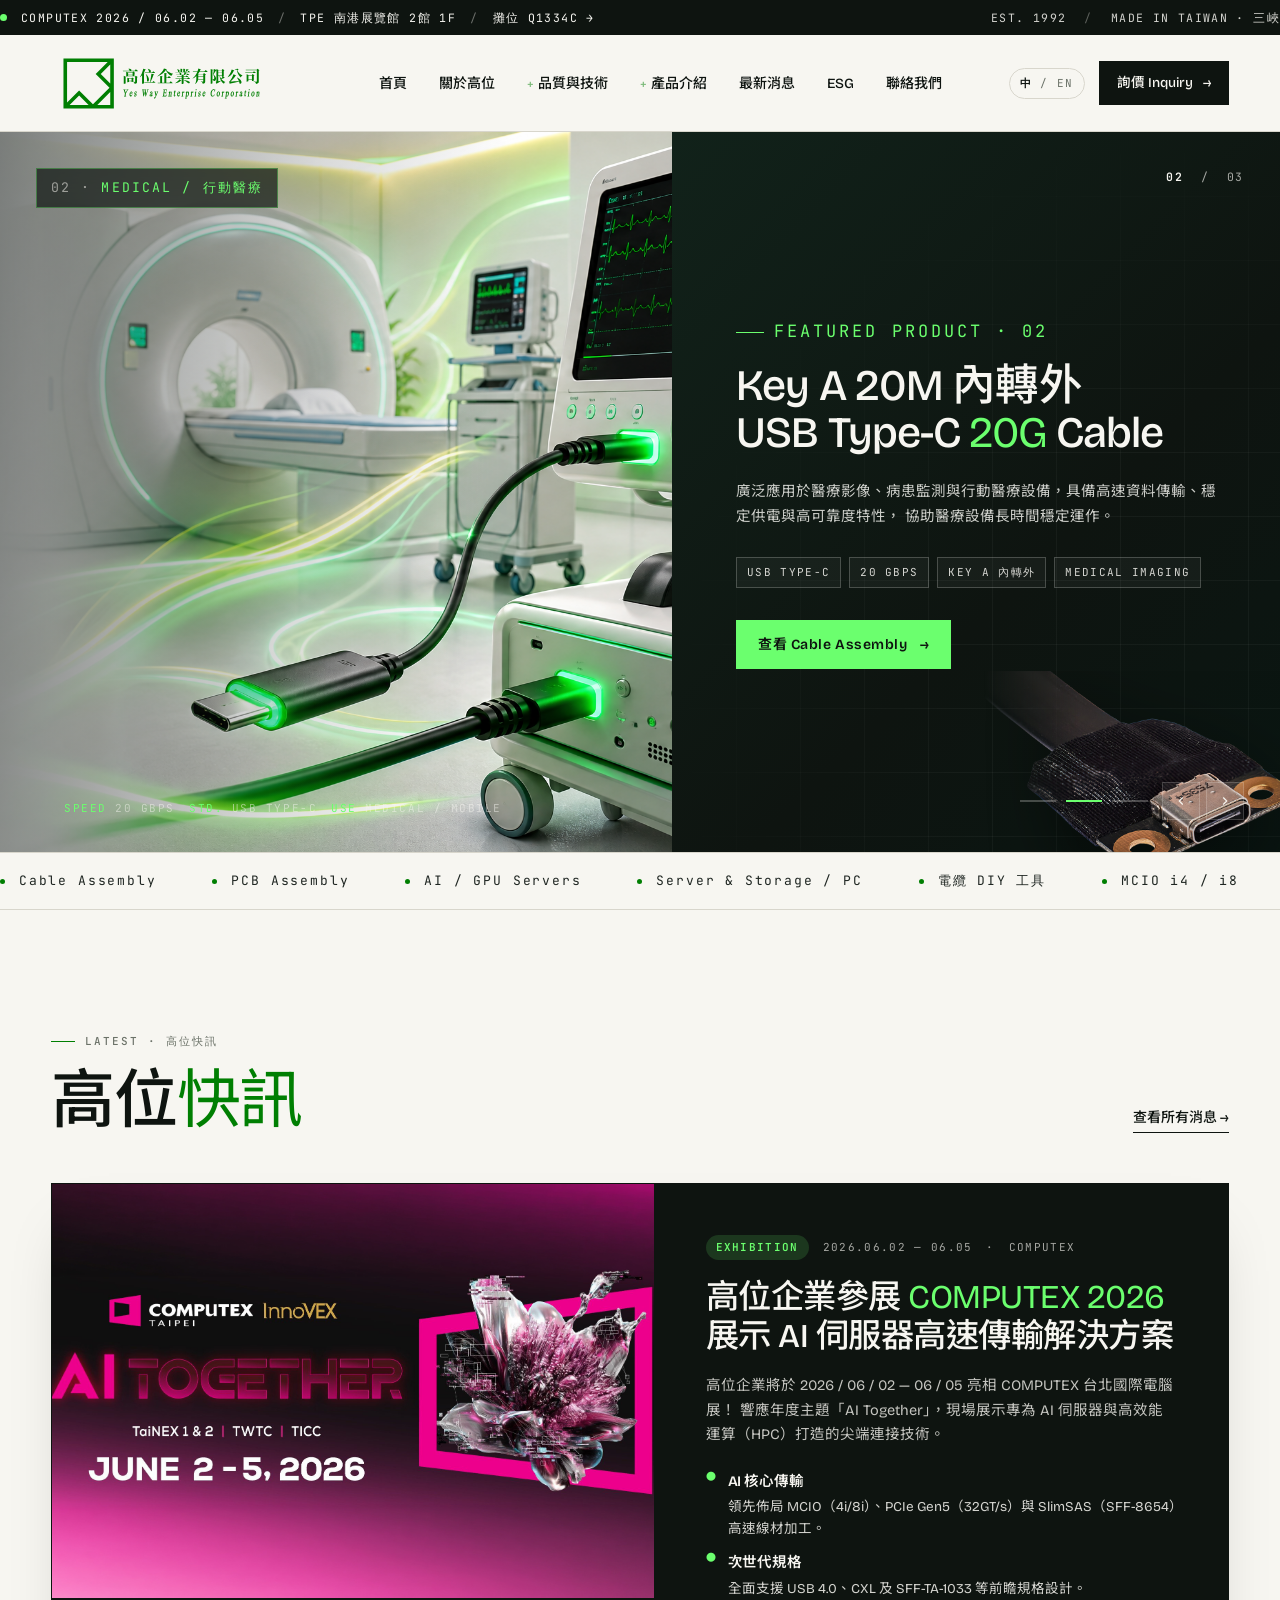
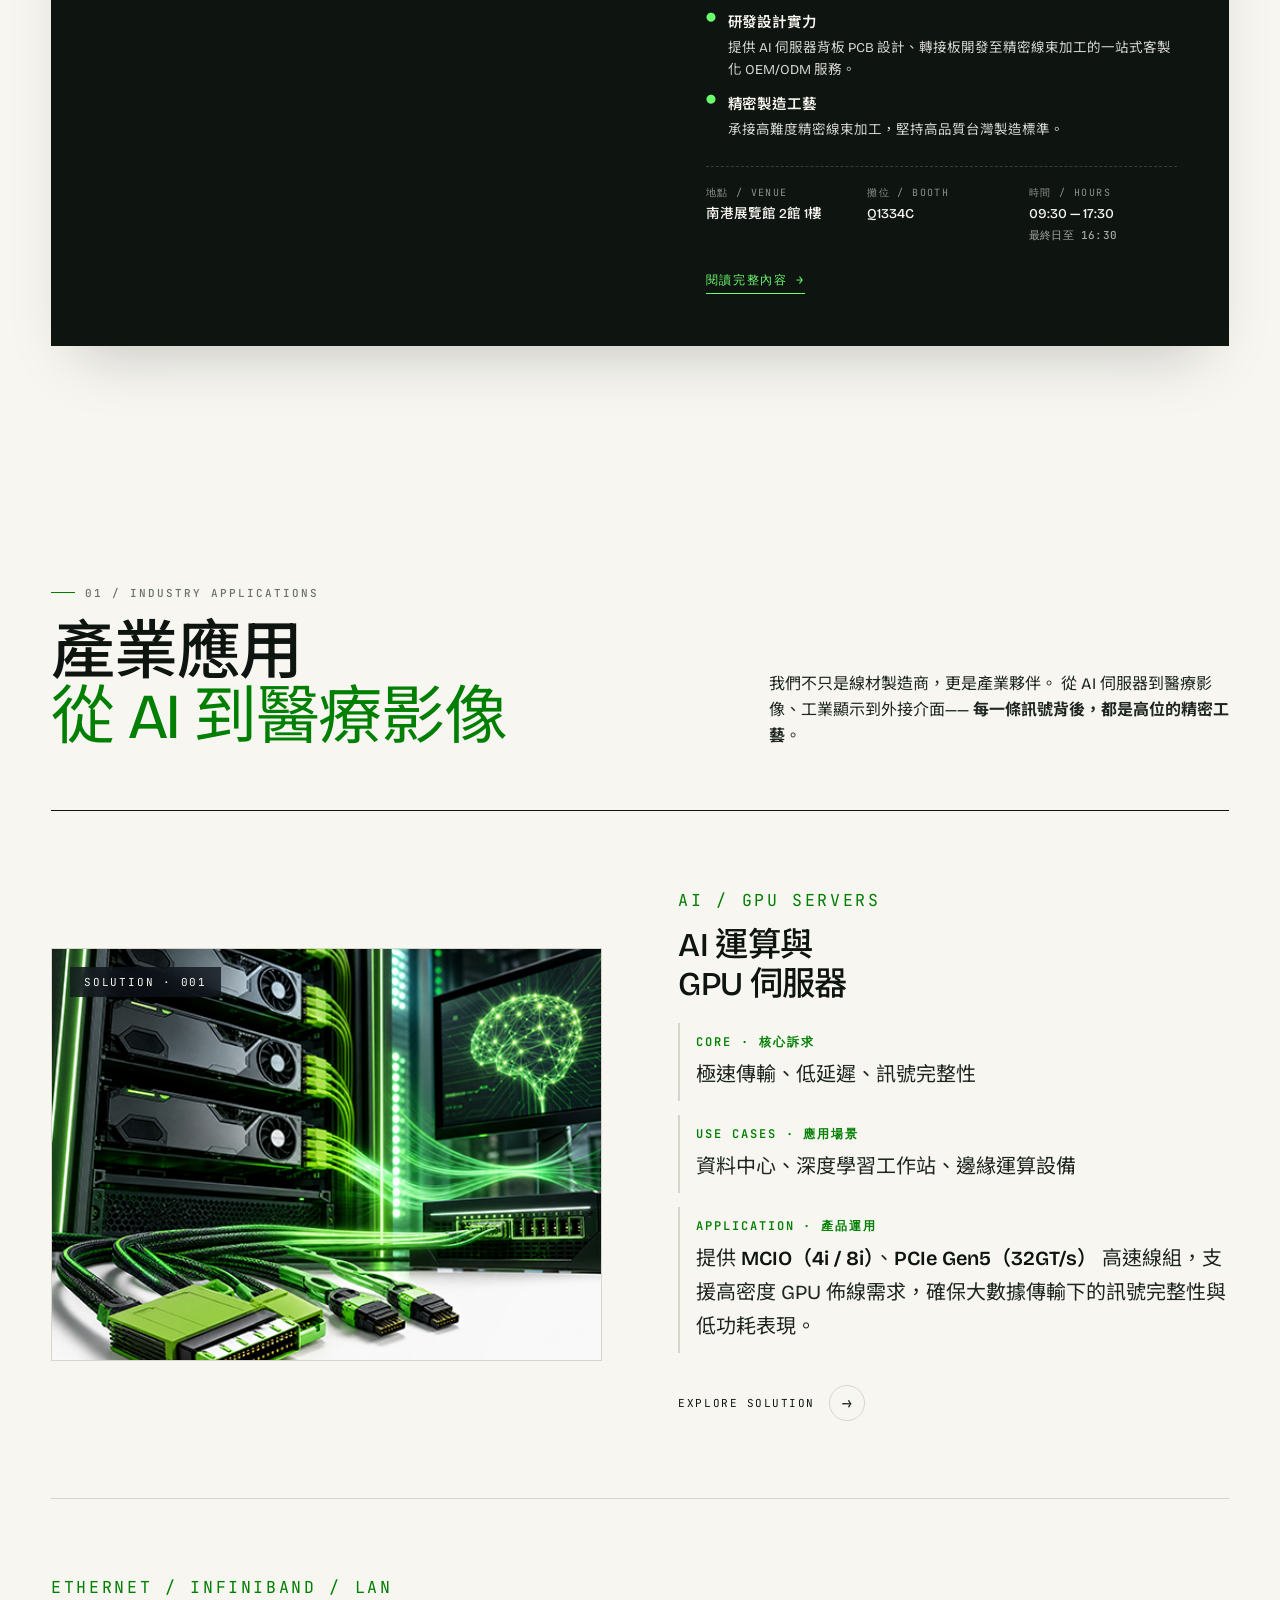
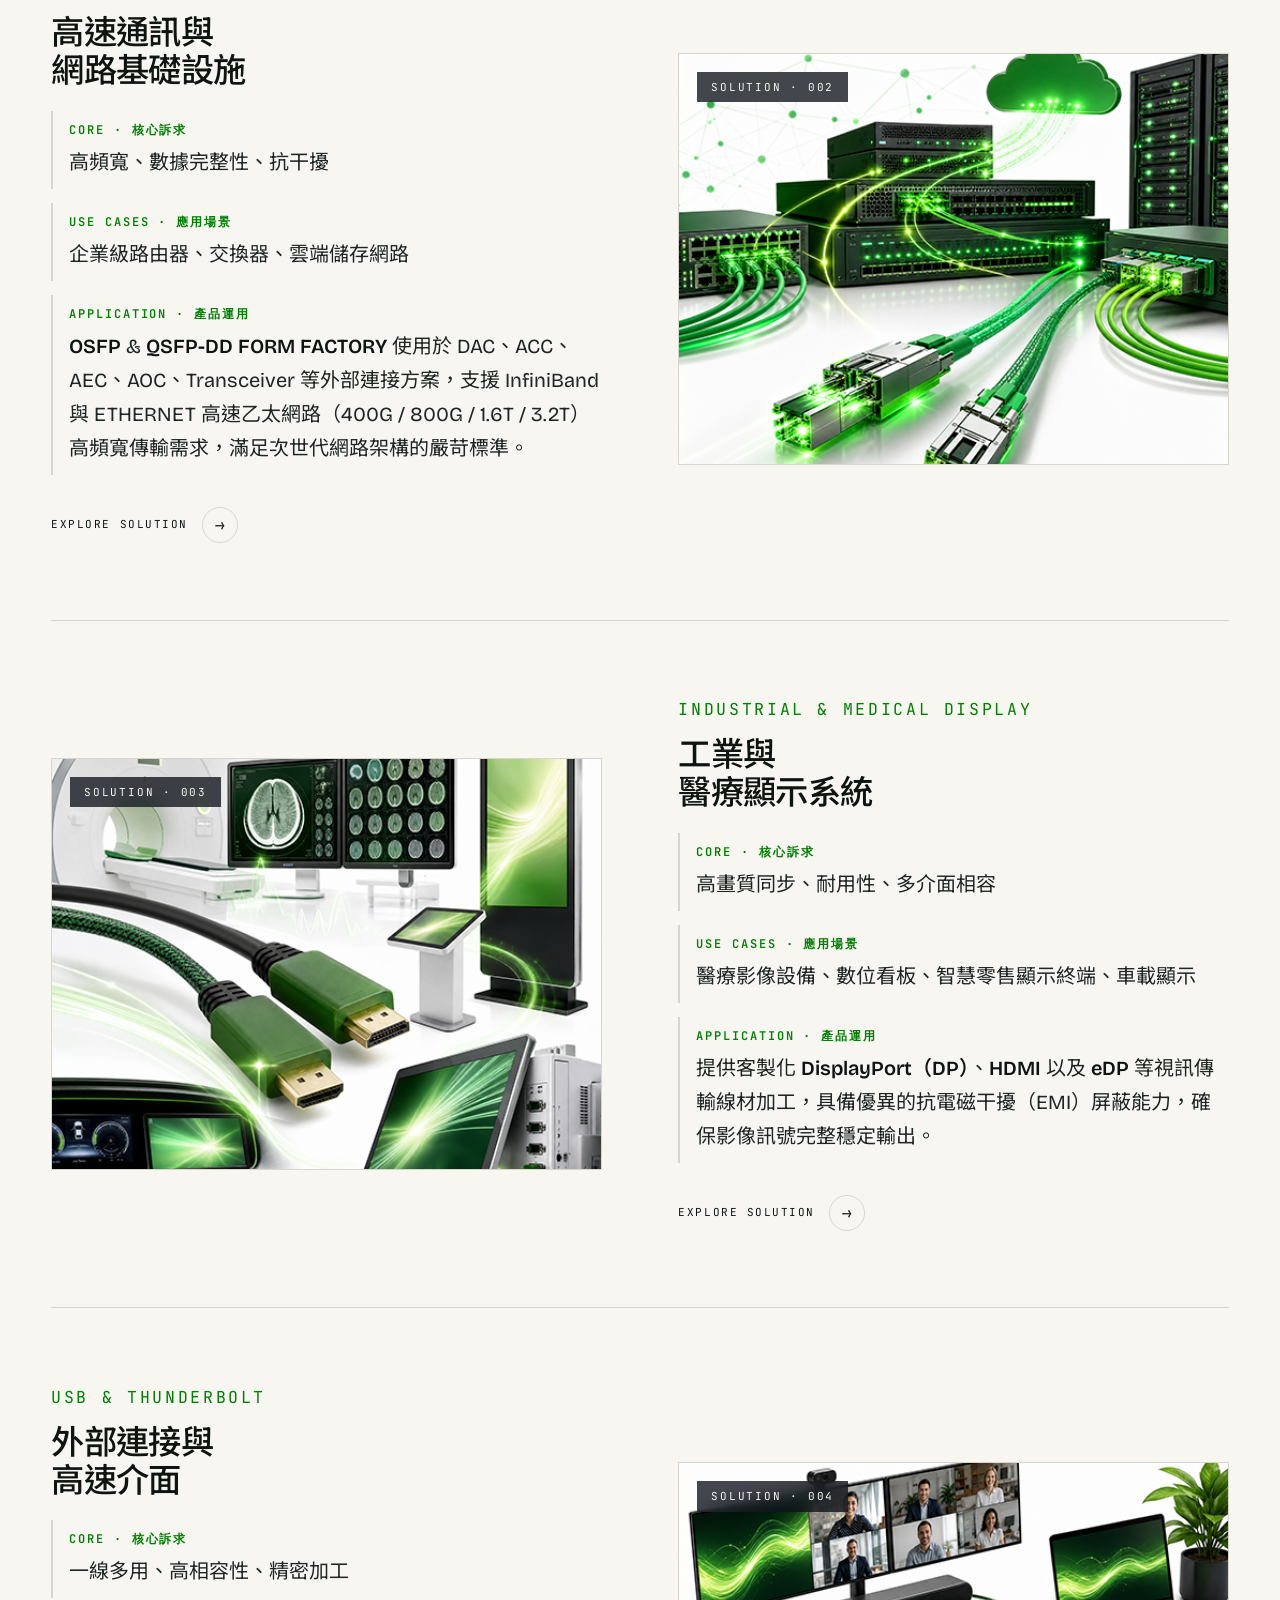
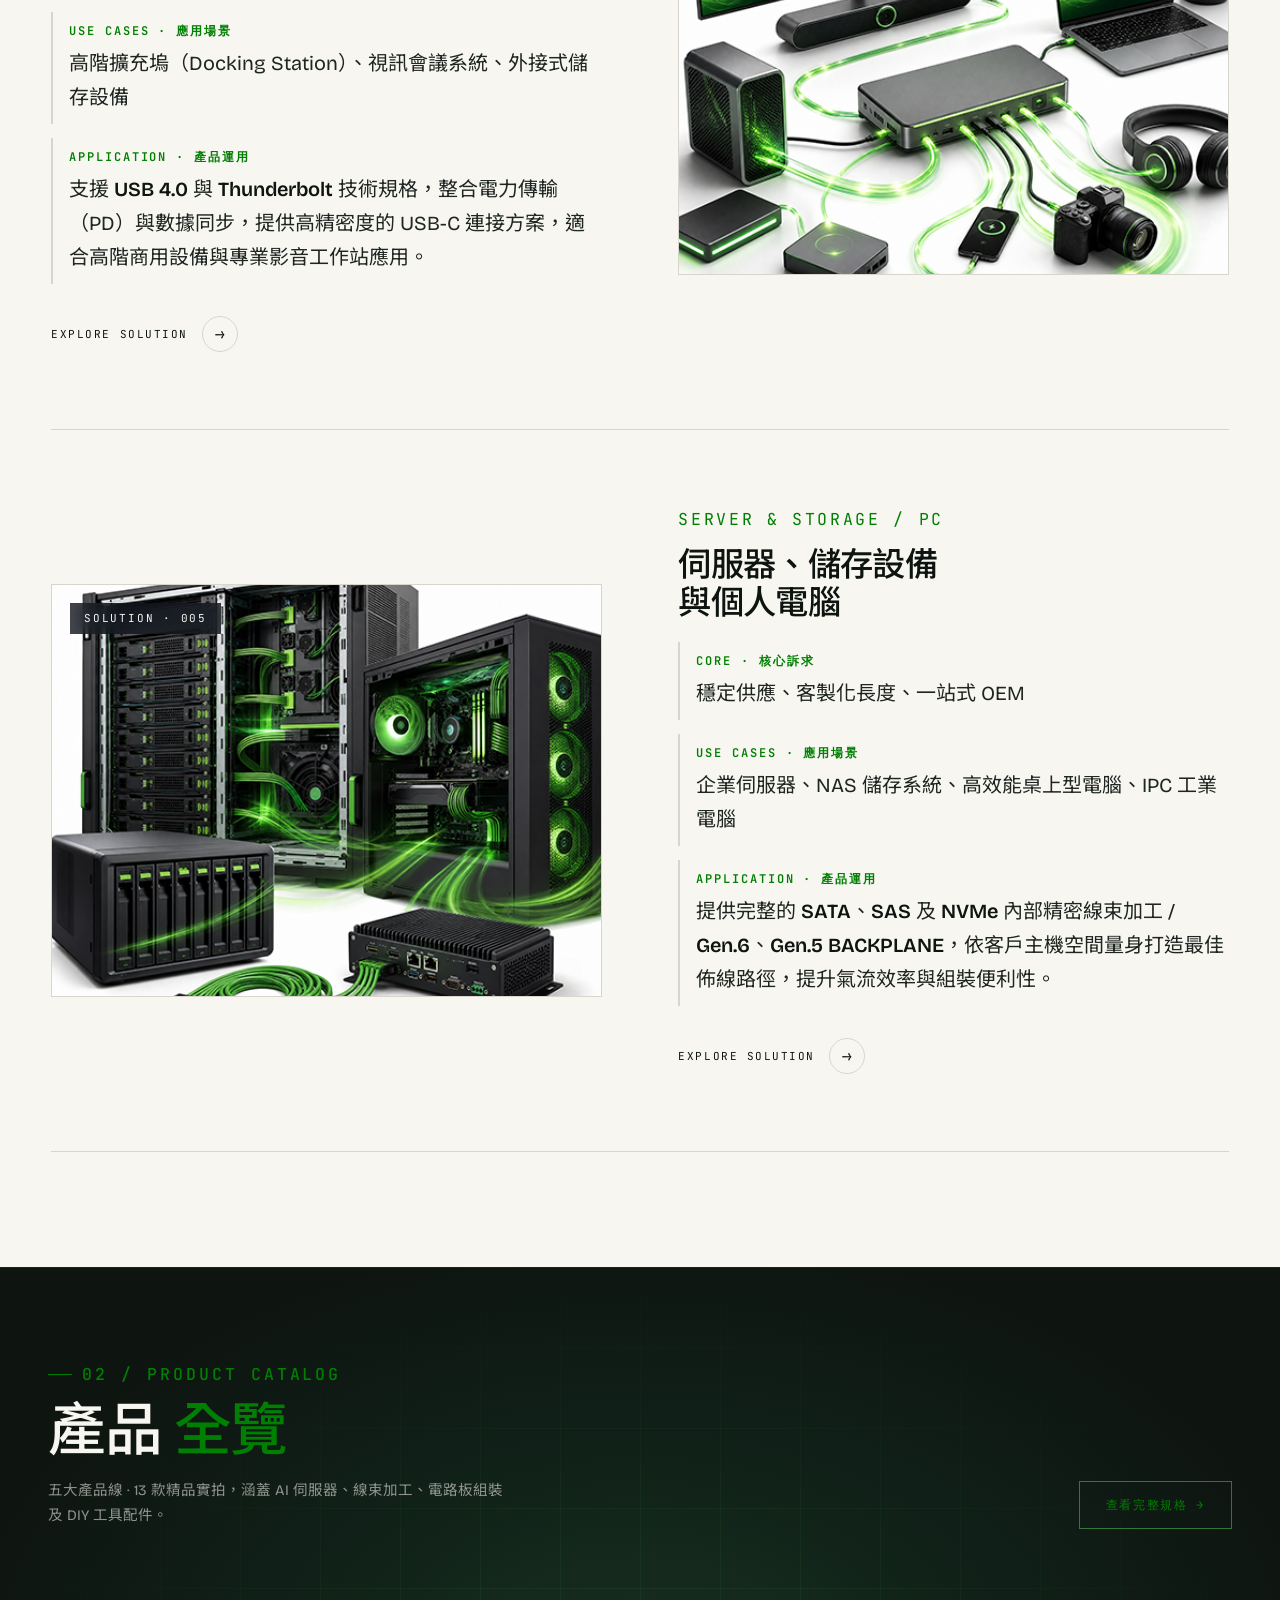
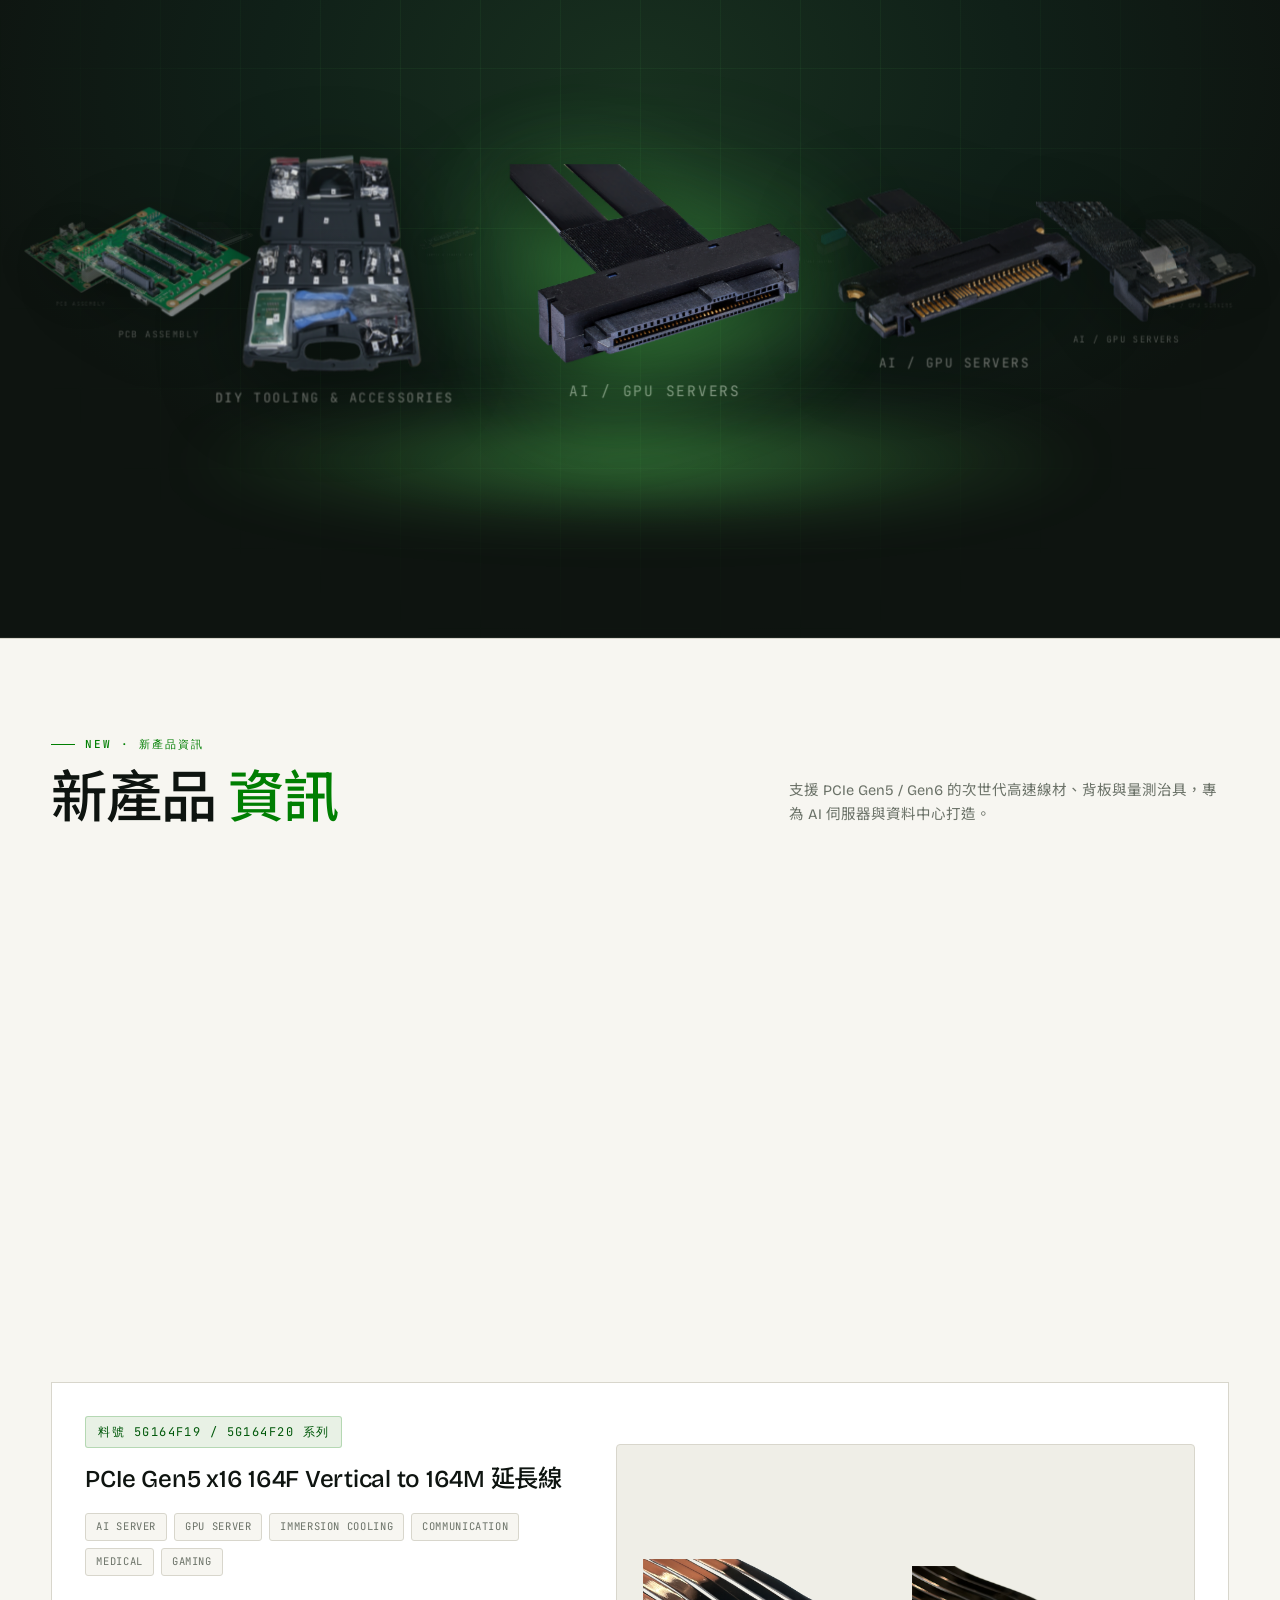
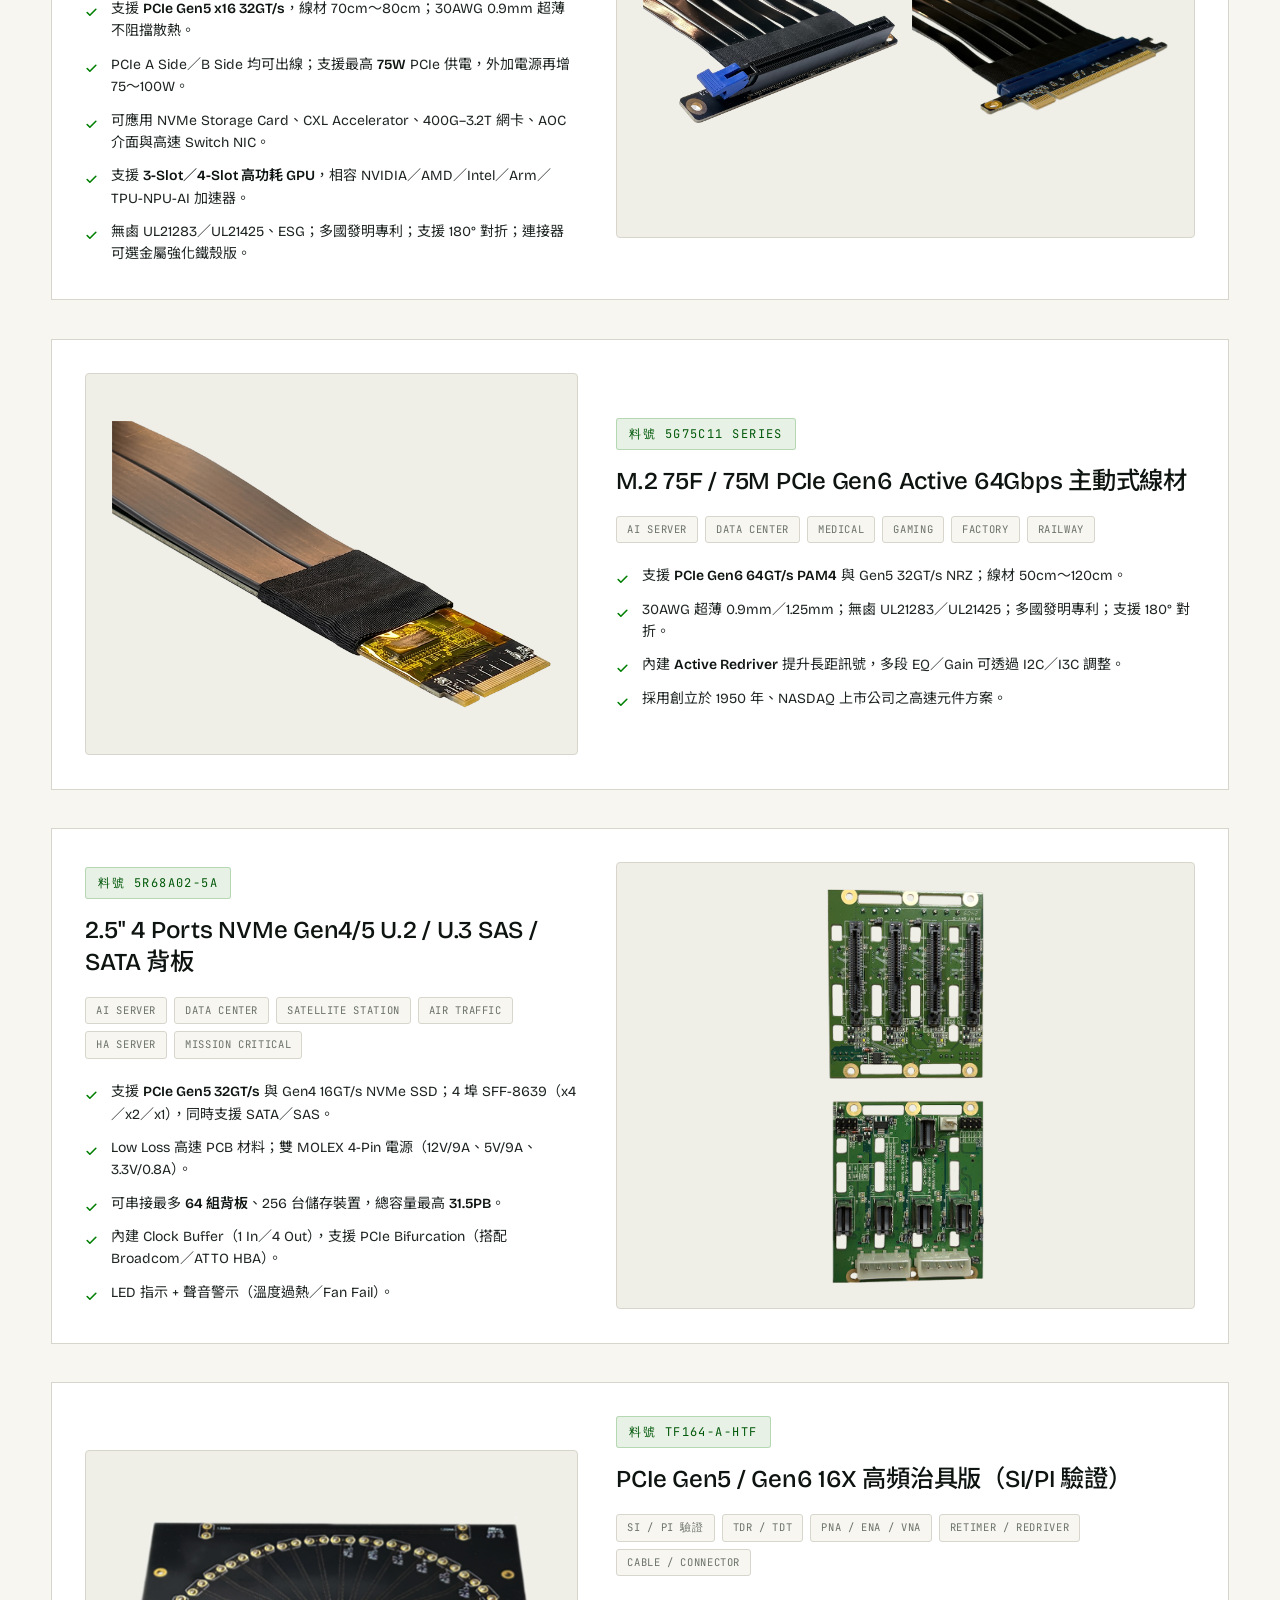
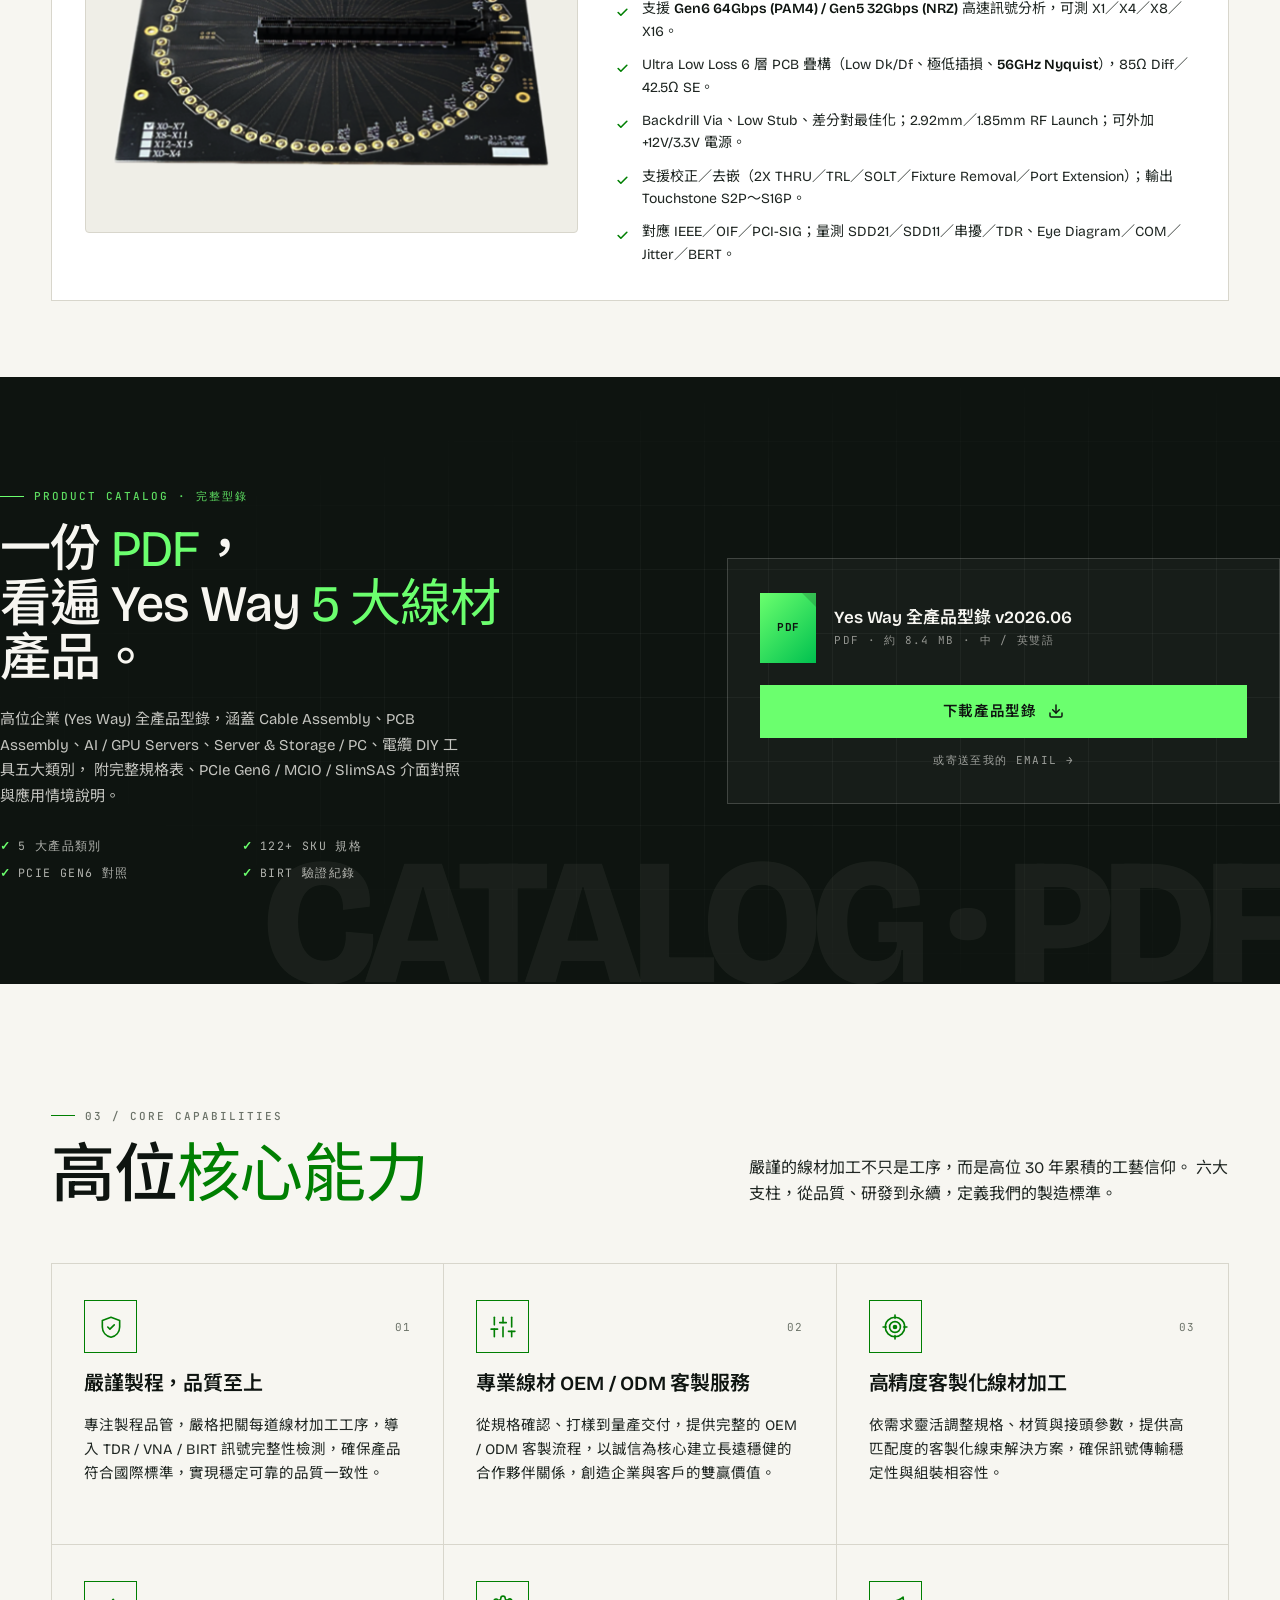
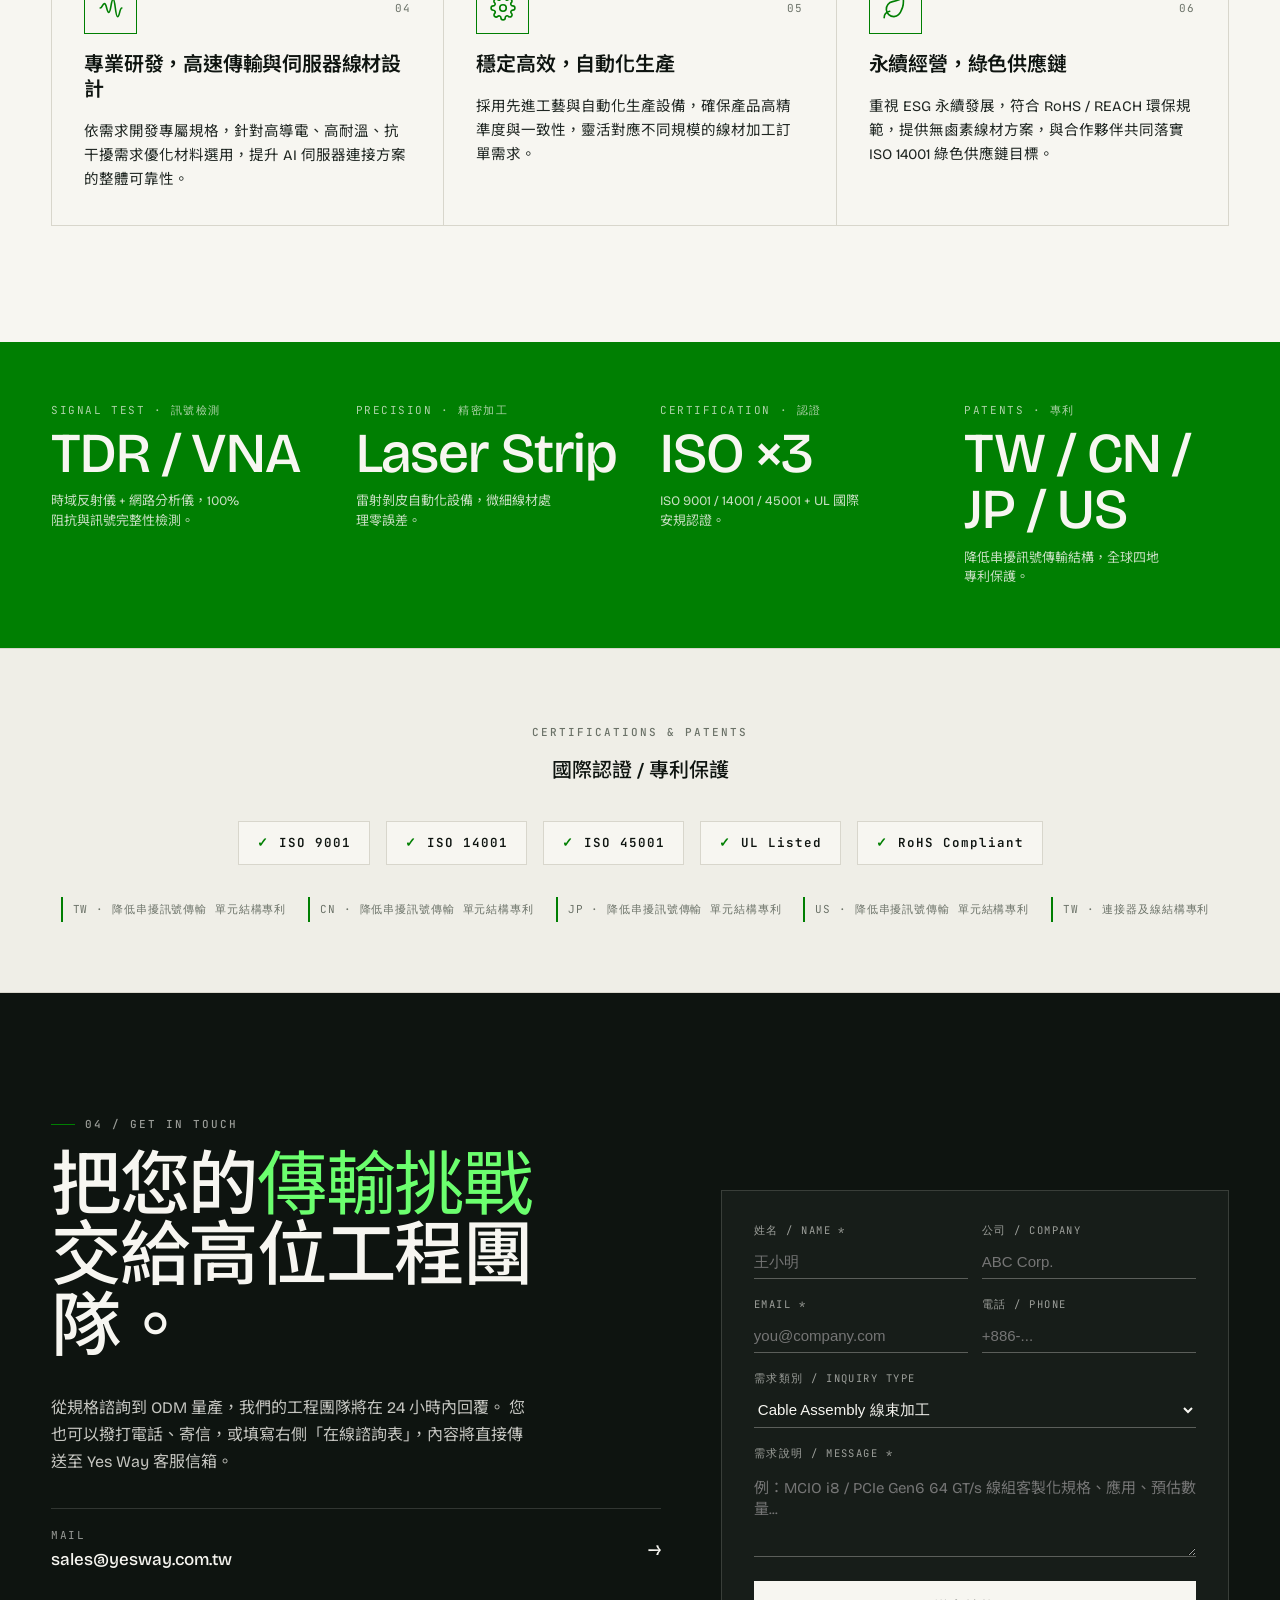
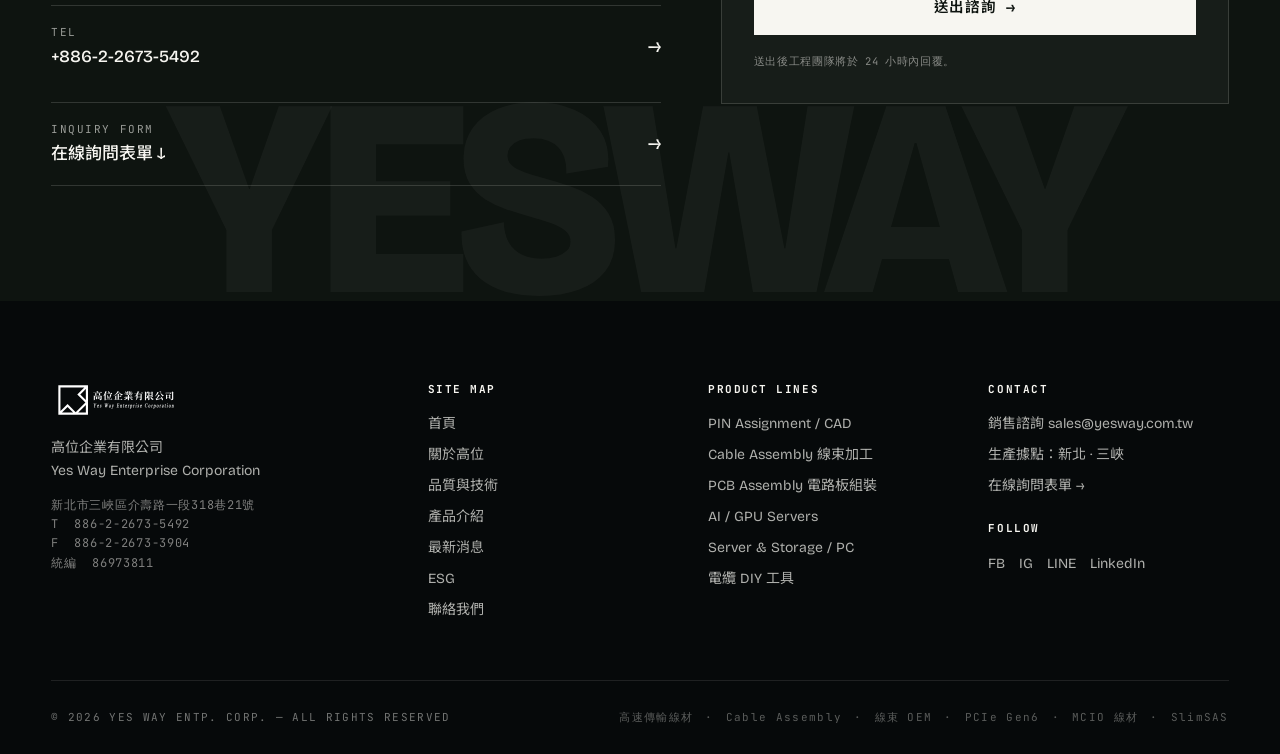
==== index.html @ 899d371e "initial Yes Way cable assembly website" ====
<!doctype html>
<html lang="zh-Hant">
<head>
<meta charset="utf-8" />
<meta name="viewport" content="width=device-width,initial-scale=1" />
<link rel="icon" type="image/svg+xml" href="favicon.svg">
<title>高位企業有限公司 Yes Way｜AI 高速傳輸線材 OEM/ODM 製造 (台灣)</title>
<meta name="description" content="高位企業 (Yes Way) — 深耕台灣 30 年，專業高速傳輸線材加工與 OEM/ODM 製造。MCIO i4/i8、PCIe Gen6 (64 GT/s)、SlimSAS 客製化線束，為 AI 伺服器與資料中心提供精密訊號完整性解決方案。" />
<meta name="keywords" content="高速傳輸線材, Cable Assembly, PCB Assembly, AI/GPU Server, 線束 OEM, PCIe Gen6 線材, MCIO 線材, SlimSAS, 電纜 DIY 工具, 高位企業, Yes Way" />

<link rel="preconnect" href="https://fonts.googleapis.com">
<link rel="preconnect" href="https://fonts.gstatic.com" crossorigin>
<link href="https://fonts.googleapis.com/css2?family=Bricolage+Grotesque:opsz,wght@12..96,300..800&family=JetBrains+Mono:wght@400;500;600;700&family=Noto+Sans+TC:wght@300;400;500;600;700;900&display=swap" rel="stylesheet">

<style>
  /* ============================================================
     Yes Way Design Tokens
     ============================================================ */
  :root {
    --ink: #0E1410;
    --ink-2: #1F2622;
    --paper: #F7F6F1;
    --paper-2: #EFEEE7;
    --green: #007F02;
    --green-deep: #00580A;
    --green-tint: #E8F1E5;
    --steel: #6B7268;
    --steel-2: #B5B9B1;
    --hair: #D8D6CC;
    --signal: #FF5A1F;
    --max-w: 1440px;
    --gutter: clamp(20px, 4vw, 64px);
    --rad: 2px;
    --easing: cubic-bezier(.2,.7,.2,1);
  }

  *,*::before,*::after { box-sizing: border-box; }
  html { scroll-behavior: smooth; }
  body {
    margin: 0;
    background: var(--paper);
    color: var(--ink);
    font-family: 'Bricolage Grotesque', 'Noto Sans TC', system-ui, sans-serif;
    font-feature-settings: "ss01","cv11";
    font-optical-sizing: auto;
    -webkit-font-smoothing: antialiased;
    line-height: 1.5;
  }

  .mono { font-family: 'JetBrains Mono', ui-monospace, monospace; letter-spacing: .02em; }
  .tc { font-family: 'Noto Sans TC', 'Bricolage Grotesque', sans-serif; }
  .grotesk { font-family: 'Bricolage Grotesque', 'Noto Sans TC', sans-serif; }

  a { color: inherit; text-decoration: none; }
  button { font: inherit; }
  img, svg { display: block; max-width: 100%; }

  .container {
    width: 100%;
    max-width: var(--max-w);
    margin: 0 auto;
    padding-left: var(--gutter);
    padding-right: var(--gutter);
  }

  /* Eyebrow / overline label — recurring brand element */
  .eyebrow {
    font-family: 'JetBrains Mono', monospace;
    font-size: 11px;
    font-weight: 500;
    letter-spacing: .18em;
    text-transform: uppercase;
    color: var(--steel);
    display: inline-flex;
    align-items: center;
    gap: 10px;
  }
  .eyebrow::before {
    content: "";
    width: 24px; height: 1px;
    background: var(--green);
  }
  .eyebrow.no-line::before { display: none; }

  /* Section headings */
  .h-section {
    font-family: 'Bricolage Grotesque', 'Noto Sans TC', sans-serif;
    font-weight: 500;
    font-size: clamp(36px, 5vw, 72px);
    line-height: 1.02;
    letter-spacing: -.02em;
    color: var(--ink);
    margin: 0;
  }
  .h-section em {
    font-style: normal;
    font-weight: 400;
    color: var(--green);
  }

  /* ============================================================
     Top Announcement Bar
     ============================================================ */
  .top-bar {
    background: var(--ink);
    color: var(--paper);
    font-family: 'JetBrains Mono', monospace;
    font-size: 11.5px;
    letter-spacing: .12em;
    text-transform: uppercase;
  }
  .top-bar-track {
    display: flex;
    align-items: center;
    justify-content: space-between;
    padding: 9px 0;
    gap: 24px;
    flex-wrap: wrap;
  }
  .top-bar-left { display: flex; align-items: center; gap: 14px; min-width: 0; }
  .top-bar .pulse {
    width: 7px; height: 7px; border-radius: 50%;
    background: #6BFF6E;
    box-shadow: 0 0 0 0 rgba(107,255,110,.6);
    animation: pulse 1.8s infinite;
    flex-shrink: 0;
  }
  @keyframes pulse {
    0%,100% { box-shadow: 0 0 0 0 rgba(107,255,110,.5); }
    50%     { box-shadow: 0 0 0 6px rgba(107,255,110,0); }
  }
  .top-bar a { color: var(--paper); }
  .top-bar a:hover { color: #6BFF6E; }
  .top-bar .sep { opacity: .4; }
  .top-bar-right { display: flex; gap: 18px; opacity: .85; }

  /* ============================================================
     Header
     ============================================================ */
  .site-header {
    position: sticky; top: 0; z-index: 50;
    background: rgba(247,246,241,.92);
    backdrop-filter: blur(14px);
    -webkit-backdrop-filter: blur(14px);
    border-bottom: 1px solid var(--hair);
  }
  .header-track {
    display: grid;
    grid-template-columns: auto 1fr auto;
    align-items: center;
    height: 96px;
    gap: 32px;
  }
  .brand { display: flex; align-items: center; gap: 18px; }
  .brand img { width: 221px; height: auto; }
  .brand-meta {
    border-left: 1px solid var(--hair);
    padding-left: 16px;
    line-height: 1.2;
  }
  .brand-meta .b1 { font-size: 13.5px; font-weight: 700; letter-spacing: .04em; }
  .brand-meta .b2 { font-family: 'JetBrains Mono', monospace; font-size: 11px; color: var(--steel); letter-spacing: .16em; font-weight: 600; }

  .nav { display: flex; gap: 4px; justify-content: center; }
  .nav > li { list-style: none; position: relative; }
  .nav a {
    display: inline-block;
    padding: 10px 14px;
    font-size: 14px;
    font-weight: 500;
    color: var(--ink);
    position: relative;
  }
  .nav a:hover { color: var(--green); }
  .nav a::after {
    content: ""; position: absolute;
    left: 14px; right: 14px; bottom: 4px; height: 1px;
    background: var(--green);
    transform: scaleX(0); transform-origin: left;
    transition: transform .35s var(--easing);
  }
  .nav a:hover::after { transform: scaleX(1); }
  .nav .has-sub > a::before {
    content: "+";
    margin-right: 4px;
    color: var(--green);
    font-family: 'JetBrains Mono', monospace;
    font-size: 11px;
    opacity: .5;
  }

  .header-actions { display: flex; align-items: center; gap: 14px; }
  .lang-switch {
    font-family: 'JetBrains Mono', monospace;
    font-size: 11px; letter-spacing: .14em;
    color: var(--steel);
    border: 1px solid var(--hair);
    border-radius: 999px;
    padding: 6px 10px;
    display: flex; gap: 8px;
    background: transparent;
    cursor: pointer;
  }
  .lang-switch .on { color: var(--ink); font-weight: 600; }
  .btn-cta {
    display: inline-flex; align-items: center; gap: 10px;
    background: var(--ink); color: var(--paper);
    border: none;
    padding: 12px 18px;
    font-size: 13.5px; font-weight: 500;
    cursor: pointer;
    transition: background .25s var(--easing);
  }
  .btn-cta:hover { background: var(--green); }
  .btn-cta .arrow { transition: transform .3s var(--easing); }
  .btn-cta:hover .arrow { transform: translateX(3px); }

  /* Mobile navigation — CSS-only hamburger (checkbox toggle) */
  .nav-toggle { display: none; }
  .nav-cb { display: none; }
  @media (max-width: 960px) {
    .header-track {
      grid-template-columns: 1fr auto;
      height: auto;
      padding-top: 14px; padding-bottom: 14px;
      gap: 14px;
    }
    .brand img { width: 168px; }
    .brand-meta { display: none; }
    .header-actions { gap: 10px; }
    .lang-switch { display: none; }
    .nav-toggle {
      display: flex; flex-direction: column; justify-content: center; gap: 5px;
      width: 46px; height: 42px;
      border: 1px solid var(--hair); background: var(--paper);
      padding: 0 11px; flex-shrink: 0;
    }
    .nav-toggle span {
      display: block; height: 2px; width: 100%;
      background: var(--ink);
      transition: transform .3s var(--easing), opacity .3s var(--easing);
    }
    .site-header nav {
      position: absolute;
      top: 100%; left: 0; right: 0;
      background: var(--paper);
      border-bottom: 1px solid var(--hair);
      box-shadow: 0 22px 30px -22px rgba(14,20,16,.3);
      max-height: 0; overflow: hidden;
      transition: max-height .4s var(--easing);
    }
    .site-header .nav {
      flex-direction: column; align-items: stretch; gap: 0;
      padding: 4px var(--gutter) 14px;
    }
    .site-header .nav a {
      padding: 15px 2px; font-size: 16px;
      border-bottom: 1px solid var(--hair);
    }
    .site-header .nav a::after { display: none; }
    .site-header .nav li:last-child a { border-bottom: 0; }
    .nav-cb:checked ~ nav { max-height: 75vh; overflow-y: auto; }
    .nav-cb:checked ~ .header-actions .nav-toggle span:nth-child(1) { transform: translateY(7px) rotate(45deg); }
    .nav-cb:checked ~ .header-actions .nav-toggle span:nth-child(2) { opacity: 0; }
    .nav-cb:checked ~ .header-actions .nav-toggle span:nth-child(3) { transform: translateY(-7px) rotate(-45deg); }
  }
  @media (max-width: 420px) {
    .brand img { width: 140px; }
    .btn-cta { padding: 10px 13px; font-size: 12.5px; }
  }

  /* ============================================================
     HERO CAROUSEL (產業應用 Banner — 3 張輪播)
     ============================================================ */
  .hero-carousel {
    position: relative;
    width: 100%;
    height: clamp(480px, 62vw, 720px);
    overflow: hidden;
    background: var(--ink);
    color: var(--paper);
    isolation: isolate;
  }
  .hc-slide {
    position: absolute;
    inset: 0;
    display: grid;
    grid-template-columns: 1.05fr 0.95fr;
    opacity: 0;
    visibility: hidden;
    transition: opacity .9s var(--easing), visibility 0s linear .9s;
    z-index: 1;
  }
  @media (max-width: 900px) { .hc-slide { grid-template-columns: 1fr; grid-template-rows: 34% 66%; } }
  .hc-slide.active {
    opacity: 1;
    visibility: visible;
    z-index: 2;
    transition: opacity .9s var(--easing), visibility 0s linear 0s;
  }

  /* Left — Scene image (application scenario) */
  .hc-scene {
    position: relative;
    overflow: hidden;
    background: #0E1410;
  }
  .hc-scene::after {
    content: "";
    position: absolute;
    inset: 0;
    background: linear-gradient(95deg, rgba(14,20,16,.55) 0%, rgba(14,20,16,.15) 45%, rgba(14,20,16,0) 70%);
    pointer-events: none;
  }
  .hc-scene img {
    width: 100%; height: 100%;
    object-fit: cover;
    object-position: center;
    transform: scale(1.08);
    transition: transform 7s linear;
  }
  .hc-slide.active .hc-scene img { transform: scale(1.0); }

  .hc-tag {
    position: absolute;
    top: clamp(20px, 3vw, 36px);
    left: clamp(20px, 3vw, 36px);
    z-index: 3;
    display: inline-flex;
    align-items: center;
    gap: 10px;
    background: rgba(14,20,16,.7);
    backdrop-filter: blur(8px);
    padding: 9px 14px;
    font-family: 'JetBrains Mono', monospace;
    font-size: 11px;
    letter-spacing: .16em;
    text-transform: uppercase;
    color: #6BFF6E;
    border: 1px solid rgba(107,255,110,.35);
  }
  .hc-tag .num { color: rgba(247,246,241,.55); }

  /* Right — copy + animated product */
  .hc-copy {
    position: relative;
    background: linear-gradient(135deg, #11221a 0%, #0E1410 60%, #0a1612 100%);
    padding: clamp(36px, 5vw, 80px);
    display: flex;
    flex-direction: column;
    justify-content: center;
    overflow: hidden;
  }
  .hc-copy::before {
    content: "";
    position: absolute; inset: 0;
    background-image:
      linear-gradient(rgba(255,255,255,.04) 1px, transparent 1px),
      linear-gradient(90deg, rgba(255,255,255,.04) 1px, transparent 1px);
    background-size: 64px 64px;
    -webkit-mask-image: radial-gradient(ellipse at 80% 80%, #000 30%, transparent 75%);
            mask-image: radial-gradient(ellipse at 80% 80%, #000 30%, transparent 75%);
    pointer-events: none;
  }

  .hc-copy-inner {
    position: relative;
    z-index: 4;             /* sits above the product image so text is always readable */
    max-width: 520px;
  }
  .hc-eyebrow {
    font-family: 'JetBrains Mono', monospace;
    font-size: 11.5px;
    letter-spacing: .18em;
    text-transform: uppercase;
    color: #6BFF6E;
    margin-bottom: 18px;
    display: inline-flex; align-items: center; gap: 10px;
    opacity: 0;
    transform: translateY(12px);
    transition: opacity .7s var(--easing) .2s, transform .7s var(--easing) .2s;
  }
  .hc-eyebrow::before {
    content: ""; width: 28px; height: 1px; background: #6BFF6E;
  }
  .hc-title {
    font-family: 'Bricolage Grotesque','Noto Sans TC', sans-serif;
    font-weight: 500;
    font-size: clamp(28px, 3.4vw, 48px);
    line-height: 1.08;
    letter-spacing: -.02em;
    color: var(--paper);
    margin: 0 0 22px;
    opacity: 0;
    transform: translateY(20px);
    transition: opacity .8s var(--easing) .35s, transform .8s var(--easing) .35s;
  }
  .hc-title em { color: #6BFF6E; font-style: normal; font-weight: 400; }
  .hc-desc {
    font-size: clamp(14.5px, 1.05vw, 16.5px);
    line-height: 1.75;
    color: rgba(247,246,241,.82);
    margin: 0 0 28px;
    opacity: 0;
    transform: translateY(18px);
    transition: opacity .8s var(--easing) .5s, transform .8s var(--easing) .5s;
  }
  .hc-tags {
    display: flex; flex-wrap: wrap; gap: 8px;
    margin-bottom: 32px;
    opacity: 0;
    transform: translateY(16px);
    transition: opacity .8s var(--easing) .65s, transform .8s var(--easing) .65s;
  }
  .hc-chip {
    font-family: 'JetBrains Mono', monospace;
    font-size: 11px;
    letter-spacing: .12em;
    text-transform: uppercase;
    color: rgba(247,246,241,.85);
    border: 1px solid rgba(247,246,241,.22);
    padding: 6px 10px;
    background: rgba(247,246,241,.04);
  }
  .hc-cta {
    display: inline-flex; align-items: center; gap: 12px;
    background: #6BFF6E;
    color: var(--ink);
    padding: 14px 22px;
    font-size: 14px; font-weight: 600;
    letter-spacing: .04em;
    border: none;
    cursor: pointer;
    opacity: 0;
    transform: translateY(14px);
    transition: opacity .8s var(--easing) .8s, transform .8s var(--easing) .8s, background .25s var(--easing);
  }
  .hc-cta:hover { background: var(--paper); }
  .hc-cta .arr { transition: transform .25s var(--easing); }
  .hc-cta:hover .arr { transform: translateX(4px); }

  /* Active state — kick off entrance animations on copy */
  .hc-slide.active .hc-eyebrow,
  .hc-slide.active .hc-title,
  .hc-slide.active .hc-desc,
  .hc-slide.active .hc-tags,
  .hc-slide.active .hc-cta {
    opacity: 1;
    transform: translateY(0);
  }

  /* Product image — entrance animation (sits BEHIND the text via z-index) */
  .hc-product {
    position: absolute;
    bottom: clamp(-20px, -2vw, -40px);
    right: clamp(-20px, -2vw, -50px);
    width: clamp(220px, 30vw, 400px);
    max-width: 52%;
    height: auto;
    z-index: 1;             /* below .hc-copy-inner (z:4) so text always wins */
    pointer-events: none;
    opacity: 0;
    transform: translate(60px, 50px) rotate(-8deg) scale(0.85);
    filter: drop-shadow(0 28px 46px rgba(0,0,0,.55));
    /* Soft fade-out on the side closest to the copy text — graceful blend
       even where image meets text. */
    -webkit-mask-image: linear-gradient(to left, #000 70%, transparent 100%);
            mask-image: linear-gradient(to left, #000 70%, transparent 100%);
    transition:
      opacity 1s var(--easing) .55s,
      transform 1.2s cubic-bezier(.22,.9,.18,1) .55s;
  }
  .hc-slide.active .hc-product {
    opacity: 1;
    transform: translate(0, 0) rotate(0deg) scale(1);
    animation: floatProduct 5.5s ease-in-out 1.8s infinite;
  }
  @keyframes floatProduct {
    0%, 100% { transform: translate(0, 0) rotate(0deg); }
    50%      { transform: translate(0, -12px) rotate(.8deg); }
  }
  @media (max-width: 900px) {
    /* Taller carousel so scene + copy + product image all fit */
    .hero-carousel { height: clamp(680px, 160vw, 800px); }

    /* Give hc-copy more breathing room; don't clip the product image */
    .hc-copy { overflow: visible; }

    .hc-product {
      position: relative;
      right: 0; bottom: 0;
      margin: 24px auto 0;
      display: block;
      width: 72%;
      max-width: none;
      -webkit-mask-image: none;
              mask-image: none;
    }
  }

  /* Decorative spec corner inside copy */
  .hc-spec-corner {
    position: absolute;
    bottom: clamp(20px, 3vw, 36px);
    left: clamp(36px, 5vw, 80px);
    z-index: 4;
    font-family: 'JetBrains Mono', monospace;
    font-size: 11px;
    color: rgba(247,246,241,.5);
    letter-spacing: .14em;
    text-transform: uppercase;
    display: flex; gap: 14px;
  }
  .hc-spec-corner .v { color: #6BFF6E; }
  @media (max-width: 900px) { .hc-spec-corner { display: none; } }

  /* Carousel controls */
  .hc-controls {
    position: absolute;
    bottom: clamp(20px, 2.5vw, 32px);
    right: clamp(20px, 3vw, 36px);
    z-index: 6;
    display: flex; align-items: center; gap: 14px;
  }
  .hc-dots {
    display: flex; gap: 10px;
    align-items: center;
  }
  .hc-dot {
    width: 36px; height: 2px;
    background: rgba(247,246,241,.25);
    border: none;
    cursor: pointer;
    position: relative;
    overflow: hidden;
    transition: background .3s var(--easing);
  }
  .hc-dot::after {
    content: ""; position: absolute; left: 0; top: 0; bottom: 0;
    width: 0;
    background: #6BFF6E;
    transition: none;
  }
  .hc-dot.active { background: rgba(107,255,110,.2); }
  .hc-dot.active::after {
    width: 100%;
    transition: width 6.5s linear;
  }
  .hc-dot.paused.active::after { transition: none; }

  .hc-arrows { display: flex; gap: 6px; }
  .hc-arrow {
    width: 38px; height: 38px;
    background: rgba(247,246,241,.06);
    color: var(--paper);
    border: 1px solid rgba(247,246,241,.18);
    cursor: pointer;
    display: grid; place-items: center;
    transition: all .25s var(--easing);
  }
  .hc-arrow:hover {
    background: #6BFF6E;
    color: var(--ink);
    border-color: #6BFF6E;
  }

  /* Slide counter */
  .hc-counter {
    position: absolute;
    top: clamp(20px, 3vw, 36px);
    right: clamp(20px, 3vw, 36px);
    z-index: 6;
    font-family: 'JetBrains Mono', monospace;
    font-size: 11.5px;
    letter-spacing: .14em;
    color: rgba(247,246,241,.65);
  }
  .hc-counter .cur { color: var(--paper); font-weight: 600; }

  /* ============================================================
     Buttons (used by news / sections)
     ============================================================ */
  .btn-primary {
    display: inline-flex; align-items: center; gap: 12px;
    background: var(--green);
    color: var(--paper);
    padding: 16px 26px;
    font-size: 15px; font-weight: 500;
    border: none;
    cursor: pointer;
    transition: background .25s var(--easing);
  }
  .btn-primary:hover { background: var(--green-deep); }
  .btn-text {
    display: inline-flex; align-items: center; gap: 10px;
    font-size: 14px; font-weight: 500;
    color: var(--ink);
    border-bottom: 1px solid var(--ink);
    padding-bottom: 4px;
    transition: gap .3s var(--easing);
  }
  .btn-text:hover { gap: 14px; color: var(--green); border-color: var(--green); }

  /* ============================================================
     Marquee Strip
     ============================================================ */
  .marquee {
    border-top: 1px solid var(--hair);
    border-bottom: 1px solid var(--hair);
    background: var(--paper);
    overflow: hidden;
  }
  .marquee-track {
    display: flex;
    gap: 56px;
    padding: 18px 0;
    animation: scroll 40s linear infinite;
    white-space: nowrap;
  }
  @keyframes scroll {
    from { transform: translateX(0); }
    to   { transform: translateX(-50%); }
  }
  .marquee-item {
    font-family: 'JetBrains Mono', monospace;
    font-size: 13px;
    letter-spacing: .14em;
    color: var(--ink-2);
    display: inline-flex;
    align-items: center;
    gap: 14px;
  }
  .marquee-item .dot { width: 5px; height: 5px; border-radius: 50%; background: var(--green); }

  /* ============================================================
     Section: Industries (industry-led showcase)
     ============================================================ */
  .industries {
    padding: clamp(80px, 9vw, 140px) 0;
    background: var(--paper);
    position: relative;
  }
  .industries-head {
    display: grid;
    grid-template-columns: 1fr 1fr;
    gap: 40px;
    align-items: end;
    margin-bottom: 60px;
  }
  @media (max-width: 760px) {
    .industries-head { grid-template-columns: 1fr; }
  }
  .industries-head p {
    max-width: 460px;
    font-size: 16px;
    line-height: 1.65;
    color: var(--ink-2);
    margin: 0 0 0 auto;
  }
  @media (max-width: 760px) {
    .industries-head p { margin: 0; }
  }

  .industry-tabs {
    border-top: 1px solid var(--ink);
    margin-top: 12px;
  }
  .industry-row {
    display: grid;
    grid-template-columns: 1fr 1fr;
    gap: clamp(40px, 6vw, 90px);
    align-items: center;
    border-bottom: 1px solid var(--hair);
    padding: clamp(50px, 6vw, 80px) 0;
    position: relative;
  }
  /* Alternate image / content position (zig-zag) */
  .industry-row:nth-child(even) .ind-img { order: 2; }
  .industry-row:nth-child(even) .ind-content { order: 1; }

  /* Photo card */
  .ind-img {
    position: relative;
    aspect-ratio: 4/3;
    background: var(--paper-2);
    overflow: hidden;
    border: 1px solid var(--hair);
  }
  .ind-img img {
    width: 100%; height: 100%;
    object-fit: cover;
    object-position: center;
    transition: transform .8s var(--easing);
  }
  .industry-row:hover .ind-img img { transform: scale(1.04); }
  .ind-img .num-badge {
    position: absolute;
    top: 18px; left: 18px;
    font-family: 'JetBrains Mono', monospace;
    font-size: 11px;
    letter-spacing: .16em;
    color: var(--paper);
    background: rgba(15,20,28,.78);
    backdrop-filter: blur(8px);
    padding: 7px 14px;
    z-index: 2;
  }

  /* Right-side text content */
  .ind-content .en {
    display: block;
    font-family: 'JetBrains Mono', monospace;
    font-size: 11px;
    letter-spacing: .16em;
    color: var(--green);
    margin-bottom: 14px;
  }
  .ind-content .name {
    font-family: 'Bricolage Grotesque','Noto Sans TC',sans-serif;
    font-size: clamp(26px, 2.6vw, 38px);
    font-weight: 500;
    letter-spacing: -.02em;
    line-height: 1.15;
    color: var(--ink);
    margin: 0 0 20px;
  }
  .ind-content .desc {
    font-size: 15px;
    line-height: 1.75;
    color: var(--ink-2);
    margin: 0 0 24px;
    max-width: 520px;
  }
  .ind-content .specs {
    font-family: 'JetBrains Mono', monospace;
    font-size: 11.5px;
    color: var(--steel);
    letter-spacing: .08em;
    line-height: 1.85;
    margin-bottom: 28px;
  }
  .ind-content .specs strong {
    color: var(--green);
    font-weight: 600;
  }
  .ind-content .specs .tag-light {
    opacity: .65;
  }

  /* Structured facets: 核心訴求 / 應用場景 / 產品運用 */
  .ind-facets {
    display: grid;
    gap: 14px;
    margin: 0 0 32px;
    max-width: 560px;
  }
  .facet {
    padding: 10px 0 10px 16px;
    border-left: 2px solid var(--hair);
    transition: border-left-color .35s var(--easing);
  }
  .industry-row:hover .facet { border-left-color: var(--green); }
  .facet .f-lbl {
    display: block;
    font-family: 'JetBrains Mono', monospace;
    font-size: 10px;
    letter-spacing: .16em;
    color: var(--green);
    margin-bottom: 6px;
    font-weight: 600;
    text-transform: uppercase;
  }
  .facet p {
    font-size: 14px;
    line-height: 1.7;
    color: var(--ink-2);
    margin: 0;
  }
  .facet p strong {
    color: var(--ink);
    font-weight: 600;
  }
  .ind-bottom {
    display: inline-flex;
    align-items: center;
    gap: 14px;
    text-decoration: none;
    color: var(--ink);
    transition: gap .3s var(--easing), color .3s;
  }
  .ind-bottom .lbl {
    font-family: 'JetBrains Mono', monospace;
    font-size: 11px;
    letter-spacing: .14em;
    text-transform: uppercase;
  }
  .ind-bottom .arrow {
    width: 36px; height: 36px;
    border-radius: 50%;
    border: 1px solid var(--hair);
    display: grid; place-items: center;
    transition: all .3s var(--easing);
  }
  .industry-row:hover .ind-bottom { gap: 18px; color: var(--green); }
  .industry-row:hover .ind-bottom .arrow {
    background: var(--green);
    border-color: var(--green);
    color: var(--paper);
    transform: rotate(-45deg);
  }

  @media (max-width: 800px) {
    .industry-row {
      grid-template-columns: 1fr;
      gap: 28px;
      padding: 40px 0;
    }
    .industry-row:nth-child(even) .ind-img { order: 0; }
    .industry-row:nth-child(even) .ind-content { order: 1; }
  }

  /* ============================================================
     Section: Products (7 categories) — light mode w/ line-art
     ============================================================ */
  /* ── Product Showcase (3D rotating carousel — Compal style) ── */
  .ps {
    /* Dark, but with a luminous green-tinted spotlight so products pop */
    background:
      radial-gradient(ellipse 70% 60% at 50% 42%, #18301F 0%, #102018 42%, var(--ink) 78%);
    color: var(--paper);
    position: relative;
    overflow: hidden;
    border-top: 1px solid rgba(255,255,255,.06);
    border-bottom: 1px solid rgba(255,255,255,.06);
    padding: clamp(60px, 7vw, 100px) 0 clamp(40px, 5vw, 80px);
  }
  .ps::before {
    content: ""; position: absolute; inset: 0;
    background-image:
      linear-gradient(rgba(107,255,110,.05) 1px, transparent 1px),
      linear-gradient(90deg, rgba(107,255,110,.05) 1px, transparent 1px);
    background-size: 80px 80px;
    -webkit-mask-image: radial-gradient(ellipse at center, #000 30%, transparent 75%);
            mask-image: radial-gradient(ellipse at center, #000 30%, transparent 75%);
    pointer-events: none;
  }

  /* Section header at top (no longer centered in the stage) */
  .ps-head {
    max-width: 1440px;
    margin: 0 auto;
    padding: 0 clamp(20px, 4vw, 48px) clamp(40px, 5vw, 70px);
    display: grid;
    grid-template-columns: 1fr auto;
    gap: 30px;
    align-items: end;
    position: relative;
    z-index: 6;
  }
  .ps-head .eyebrow { color: var(--green); }
  .ps-head .eyebrow::before { background: var(--green); }
  .ps-head h2 {
    font-family: 'Bricolage Grotesque','Noto Sans TC',sans-serif;
    font-size: clamp(36px, 4.5vw, 60px);
    font-weight: 500;
    line-height: 1.05;
    letter-spacing: -.02em;
    color: var(--paper);
    margin: 14px 0 0;
  }
  .ps-head h2 em { color: var(--green); font-style: normal; }
  .ps-head p {
    font-size: 14.5px;
    line-height: 1.7;
    color: rgba(247,246,241,.55);
    max-width: 460px;
    margin: 18px 0 0;
  }
  .ps-head .ps-cta {
    display: inline-flex;
    align-items: center;
    gap: 10px;
    font-family: 'JetBrains Mono', monospace;
    font-size: 12px;
    letter-spacing: .14em;
    color: var(--green);
    text-decoration: none;
    padding: 14px 26px;
    border: 1px solid rgba(107,255,110,.4);
    transition: background .25s, border-color .25s, gap .25s;
  }
  .ps-head .ps-cta:hover {
    background: rgba(107,255,110,.1);
    border-color: var(--green);
    gap: 14px;
  }

  /* 2D stage (JS animates each product's scale + opacity per frame) */
  .ps-stage {
    position: relative;
    width: 100%;
    height: clamp(440px, 50vw, 580px);
    overflow: hidden;
  }

  /* Floor spotlight — brighter so the front product stands out */
  .ps-stage::after {
    content: "";
    position: absolute;
    left: 50%; bottom: 8%;
    width: 72%;
    height: 130px;
    transform: translateX(-50%);
    background: radial-gradient(ellipse at center, rgba(107,255,110,.42) 0%, rgba(107,255,110,.12) 45%, transparent 72%);
    filter: blur(26px);
    pointer-events: none;
  }
  /* Central glow halo behind the front product */
  .ps-stage::before {
    content: "";
    position: absolute;
    left: 50%; top: 46%;
    width: 46%; height: 60%;
    transform: translate(-50%, -50%);
    background: radial-gradient(ellipse at center, rgba(107,255,110,.16) 0%, transparent 65%);
    filter: blur(30px);
    pointer-events: none;
    z-index: 0;
  }

  /* Ring container — products inside are positioned by JS */
  .ps-ring {
    position: absolute;
    top: 50%;
    left: 50%;
    width: 0;
    height: 0;
  }

  /* Each product (transform / opacity / filter set by JS) */
  .ps-prod {
    position: absolute;
    top: 0; left: 0;
    width: 200px;
    height: 200px;
    margin: -100px 0 0 -100px;
    text-decoration: none;
    will-change: transform, opacity, filter;
    transform-origin: center;
    transition: filter .25s;
  }

  .ps-prod-inner {
    width: 100%;
    height: 100%;
    display: flex;
    flex-direction: column;
    align-items: center;
    justify-content: center;
  }

  .ps-prod-inner img {
    max-width: 100%;
    max-height: 168px;
    width: auto;
    height: auto;
    object-fit: contain;
    filter: drop-shadow(0 16px 36px rgba(0,0,0,.55));
    transition: filter .35s, transform .35s;
  }
  /* Front product glows green so it reads as the highlight */
  .ps-prod.is-front .ps-prod-inner img {
    filter: drop-shadow(0 18px 40px rgba(107,255,110,.45)) drop-shadow(0 4px 14px rgba(0,0,0,.5));
  }

  .ps-prod-inner .ps-label {
    display: block;
    margin-top: 12px;
    font-family: 'JetBrains Mono', monospace;
    font-size: 10px;
    letter-spacing: .14em;
    color: rgba(247,246,241,.55);
    text-align: center;
    text-transform: uppercase;
    transition: color .3s;
  }

  /* Hover: extra glow on the front product */
  .ps-prod.is-front:hover .ps-prod-inner img {
    transform: scale(1.05);
    filter: drop-shadow(0 28px 50px rgba(107,255,110,.5));
  }
  .ps-prod.is-front:hover .ps-prod-inner .ps-label { color: var(--green); }

  /* Tablet */
  @media (max-width: 1100px) {
    .ps-prod { width: 180px; height: 180px; margin: -90px 0 0 -90px; }
    .ps-prod-inner img { max-height: 138px; }
  }
  @media (max-width: 880px) {
    .ps-stage { height: clamp(380px, 60vw, 500px); }
    .ps-prod { width: 150px; height: 150px; margin: -75px 0 0 -75px; }
    .ps-prod-inner img { max-height: 116px; }
  }

  /* Mobile — disable carousel, switch to 2-col grid */
  @media (max-width: 700px) {
    .ps-head { grid-template-columns: 1fr; gap: 24px; }
    .ps-head .ps-cta { justify-self: start; }
    .ps-stage {
      height: auto;
      padding: 8px 16px 0;
    }
    .ps-stage::after { display: none; }
    .ps-ring {
      position: static;
      width: 100%;
      height: auto;
      display: grid;
      grid-template-columns: repeat(2, 1fr);
      gap: 24px 14px;
      justify-items: center;
    }
    .ps-prod {
      position: static;
      width: 100%;
      height: auto;
      margin: 0;
      transform: none !important;
      opacity: 1 !important;
      filter: none !important;
    }
    .ps-prod-inner img {
      max-width: 140px;
      max-height: 140px;
    }
  }

  /* ============================================================
     CATALOG DOWNLOAD CTA (placed after Products grid)
     ============================================================ */
  .catalog-cta {
    position: relative;
    background: var(--ink);
    color: var(--paper);
    overflow: hidden;
  }
  .catalog-cta::before {
    content: ""; position: absolute; inset: 0;
    background-image:
      linear-gradient(rgba(255,255,255,.04) 1px, transparent 1px),
      linear-gradient(90deg, rgba(255,255,255,.04) 1px, transparent 1px);
    background-size: 64px 64px;
    -webkit-mask-image: radial-gradient(ellipse at 80% 50%, #000 30%, transparent 75%);
            mask-image: radial-gradient(ellipse at 80% 50%, #000 30%, transparent 75%);
    pointer-events: none;
  }
  .catalog-cta::after {
    content: "CATALOG · PDF";
    position: absolute;
    bottom: -28px; right: -8px;
    font-family: 'Bricolage Grotesque', sans-serif;
    font-weight: 800;
    font-size: clamp(80px, 14vw, 200px);
    color: rgba(247,246,241,.05);
    letter-spacing: -.05em;
    line-height: 1;
    pointer-events: none;
    white-space: nowrap;
  }
  .catalog-inner {
    position: relative;
    z-index: 1;
    padding: clamp(60px, 8vw, 110px) 0;
    display: grid;
    grid-template-columns: minmax(0,1.2fr) minmax(0,1fr);
    gap: clamp(32px, 5vw, 72px);
    align-items: center;
  }
  @media (max-width: 800px) { .catalog-inner { grid-template-columns: 1fr; } }
  .catalog-copy .eyebrow {
    color: rgba(107,255,110,.85);
    margin-bottom: 18px;
  }
  .catalog-copy .eyebrow::before { background: #6BFF6E; }
  .catalog-copy h2 {
    font-family: 'Bricolage Grotesque','Noto Sans TC', sans-serif;
    font-size: clamp(32px, 4vw, 56px);
    font-weight: 500;
    line-height: 1.06;
    letter-spacing: -.02em;
    margin: 0 0 22px;
    color: var(--paper);
    max-width: 540px;
  }
  .catalog-copy h2 em { color: #6BFF6E; font-style: normal; font-weight: 400; }
  .catalog-copy p {
    font-size: 15px;
    line-height: 1.7;
    color: rgba(247,246,241,.78);
    margin: 0;
    max-width: 460px;
  }
  .catalog-meta-list {
    list-style: none;
    margin: 28px 0 0;
    padding: 0;
    display: grid;
    grid-template-columns: repeat(2, 1fr);
    gap: 10px 24px;
    max-width: 460px;
  }
  .catalog-meta-list li {
    font-family: 'JetBrains Mono', monospace;
    font-size: 11.5px;
    letter-spacing: .12em;
    text-transform: uppercase;
    color: rgba(247,246,241,.7);
    padding-left: 18px;
    position: relative;
  }
  .catalog-meta-list li::before {
    content: "✓"; color: #6BFF6E; font-weight: 700;
    position: absolute; left: 0; top: 0;
  }

  /* File preview card on the right */
  .catalog-card {
    background: rgba(247,246,241,.04);
    border: 1px solid rgba(247,246,241,.18);
    padding: 34px 32px;
    position: relative;
    transition: border-color .3s var(--easing), background .3s var(--easing);
  }
  .catalog-card:hover {
    border-color: #6BFF6E;
    background: rgba(107,255,110,.05);
  }
  .catalog-card .file-row {
    display: flex; align-items: center; gap: 18px;
    margin-bottom: 22px;
  }
  .catalog-card .file-icon {
    width: 56px; height: 70px;
    background: linear-gradient(135deg, #6BFF6E 0%, #00C04F 100%);
    color: var(--ink);
    display: grid; place-items: center;
    flex-shrink: 0;
    position: relative;
    font-family: 'JetBrains Mono', monospace;
    font-size: 11px;
    font-weight: 700;
    letter-spacing: .04em;
  }
  .catalog-card .file-icon::after {
    content: "";
    position: absolute; top: 0; right: 0;
    width: 0; height: 0;
    border-style: solid;
    border-width: 0 14px 14px 0;
    border-color: transparent rgba(14,20,16,.18) transparent transparent;
  }
  .catalog-card .file-meta { flex: 1; min-width: 0; }
  .catalog-card .file-meta .fn {
    font-family: 'Bricolage Grotesque','Noto Sans TC', sans-serif;
    font-size: 17px;
    font-weight: 600;
    color: var(--paper);
    line-height: 1.25;
    margin: 0 0 4px;
    word-break: break-all;
  }
  .catalog-card .file-meta .fs {
    font-family: 'JetBrains Mono', monospace;
    font-size: 11px;
    letter-spacing: .12em;
    text-transform: uppercase;
    color: rgba(247,246,241,.55);
  }
  .catalog-card .download-btn {
    width: 100%;
    background: #6BFF6E;
    color: var(--ink);
    border: none;
    padding: 16px 22px;
    font-size: 14.5px;
    font-weight: 600;
    letter-spacing: .04em;
    cursor: pointer;
    display: inline-flex;
    align-items: center;
    justify-content: center;
    gap: 12px;
    transition: background .25s var(--easing), transform .25s var(--easing);
  }
  .catalog-card .download-btn:hover {
    background: var(--paper);
    transform: translateY(-2px);
  }
  .catalog-card .download-btn .arrow { transition: transform .3s var(--easing); }
  .catalog-card .download-btn:hover .arrow { transform: translateY(3px); }
  .catalog-card .alt-link {
    display: block;
    margin-top: 14px;
    text-align: center;
    font-family: 'JetBrains Mono', monospace;
    font-size: 11px;
    letter-spacing: .12em;
    text-transform: uppercase;
    color: rgba(247,246,241,.6);
  }
  .catalog-card .alt-link:hover { color: #6BFF6E; }

  /* ============================================================
     FLOATING ACTION BUTTON (PDF download — appears on scroll)
     ============================================================ */
  .pdf-fab {
    position: fixed;
    right: clamp(16px, 2.5vw, 32px);
    bottom: clamp(16px, 2.5vw, 32px);
    z-index: 60;
    display: inline-flex;
    align-items: center;
    gap: 10px;
    padding: 14px 18px 14px 14px;
    background: var(--ink);
    color: var(--paper);
    border: 1px solid var(--ink);
    font-family: 'Bricolage Grotesque','Noto Sans TC', sans-serif;
    font-size: 13.5px;
    font-weight: 600;
    letter-spacing: -.005em;
    cursor: pointer;
    box-shadow: 0 18px 40px -16px rgba(14,20,16,.55);
    transform: translateY(120%);
    opacity: 0;
    transition: transform .45s var(--easing), opacity .35s var(--easing), background .25s var(--easing);
  }
  .pdf-fab.visible {
    transform: translateY(0);
    opacity: 1;
  }
  .pdf-fab:hover { background: var(--green); border-color: var(--green); }
  .pdf-fab .fab-ico {
    width: 30px; height: 30px;
    border-radius: 50%;
    background: #6BFF6E;
    color: var(--ink);
    display: grid; place-items: center;
    flex-shrink: 0;
    transition: transform .35s var(--easing);
  }
  .pdf-fab:hover .fab-ico { transform: translateY(2px); }
  .pdf-fab .fab-tag {
    font-family: 'JetBrains Mono', monospace;
    font-size: 9.5px;
    letter-spacing: .14em;
    text-transform: uppercase;
    color: rgba(247,246,241,.6);
    display: block;
    line-height: 1;
    margin-bottom: 3px;
  }
  .pdf-fab:hover .fab-tag { color: rgba(247,246,241,.85); }
  @media (max-width: 540px) {
    .pdf-fab { padding: 10px 14px 10px 10px; font-size: 12px; }
    .pdf-fab .fab-ico { width: 26px; height: 26px; }
  }

  /* ============================================================
     Section: Capabilities / Spirit (6 pillars)
     ============================================================ */
  .capabilities {
    padding: clamp(80px, 9vw, 140px) 0;
    background: var(--paper);
  }
  .cap-head {
    display: grid;
    grid-template-columns: minmax(0,1fr) minmax(0,1fr);
    gap: 40px;
    align-items: end;
    margin-bottom: 56px;
  }
  @media (max-width: 760px) { .cap-head { grid-template-columns: 1fr; } }
  .cap-head p {
    max-width: 480px;
    margin: 0 0 0 auto;
    font-size: 16px; line-height: 1.65; color: var(--ink-2);
  }
  @media (max-width: 760px) { .cap-head p { margin: 0; } }

  .cap-grid {
    display: grid;
    grid-template-columns: repeat(3, 1fr);
    gap: 1px;
    background: var(--hair);
    border: 1px solid var(--hair);
  }
  @media (max-width: 900px) { .cap-grid { grid-template-columns: repeat(2,1fr); } }
  @media (max-width: 540px) { .cap-grid { grid-template-columns: 1fr; } }

  .cap-card {
    background: var(--paper);
    padding: 36px 32px 32px;
    display: flex; flex-direction: column;
    gap: 18px;
    min-height: 280px;
    transition: background .3s var(--easing);
  }
  .cap-card:hover { background: var(--paper-2); }
  .cap-card .icon {
    width: 53px; height: 53px;          /* 44 × 1.2 ≈ 53 */
    border: 1px solid #007f02;
    display: grid; place-items: center;
    color: #007f02;                      /* SVG strokes inherit this green */
    transition: background .3s var(--easing), color .3s;
  }
  .cap-card:hover .icon {
    background: rgba(0,127,2,.08);
  }
  .cap-card .num {
    margin-left: auto;
    font-family: 'JetBrains Mono', monospace;
    font-size: 11px;
    color: var(--steel);
    letter-spacing: .12em;
  }
  .cap-card .top { display: flex; align-items: center; }
  .cap-card h3 {
    font-family: 'Bricolage Grotesque','Noto Sans TC',sans-serif;
    font-size: 20px;
    font-weight: 600;
    margin: 0;
    line-height: 1.25;
    letter-spacing: -.01em;
  }
  .cap-card p {
    font-size: 14.5px;
    line-height: 1.65;
    color: var(--ink-2);
    margin: 0;
  }

  /* ============================================================
     Section: Tech / Equipment band
     ============================================================ */
  .tech-band {
    background: var(--green);
    color: var(--paper);
    padding: 60px 0;
    overflow: hidden;
    position: relative;
  }
  .tech-band-track {
    display: grid;
    grid-template-columns: repeat(4, 1fr);
    gap: 40px;
    position: relative;
    z-index: 1;
  }
  @media (max-width: 760px) { .tech-band-track { grid-template-columns: repeat(2,1fr); } }
  .tech-stat .label {
    font-family: 'JetBrains Mono', monospace;
    font-size: 11px;
    letter-spacing: .14em;
    text-transform: uppercase;
    color: rgba(247,246,241,.7);
    margin-bottom: 8px;
  }
  .tech-stat .big {
    font-family: 'Bricolage Grotesque', sans-serif;
    font-size: clamp(36px, 4.4vw, 64px);
    font-weight: 500;
    line-height: 1;
    letter-spacing: -.02em;
  }
  .tech-stat .desc {
    margin-top: 10px;
    font-size: 13px;
    line-height: 1.5;
    color: rgba(247,246,241,.8);
    max-width: 200px;
  }

  /* ============================================================
     Section: Latest News
     ============================================================ */
  .news {
    padding: clamp(80px, 9vw, 140px) 0;
    background: var(--paper);
  }
  .news-head {
    display: flex;
    justify-content: space-between;
    align-items: end;
    flex-wrap: wrap;
    gap: 24px;
    margin-bottom: 50px;
  }
  .news-grid {
    display: grid;
    grid-template-columns: 1fr;
    gap: 24px;
  }
  /* Featured single Computex card — full-width on home */
  .news-feature-card {
    display: grid;
    grid-template-columns: minmax(0, 1.05fr) minmax(0, 1fr);
    border: 1px solid var(--ink);
    background: var(--ink);
    color: var(--paper);
    overflow: hidden;
    box-shadow: 0 30px 60px -28px rgba(14,20,16,.25);
  }
  @media (max-width: 800px) { .news-feature-card { grid-template-columns: 1fr; } }
  .news-feature-card .nf-img {
    aspect-ratio: 16 / 11;
    overflow: hidden;
    background: #11221a;
  }
  .news-feature-card .nf-img img {
    width: 100%; height: 100%;
    object-fit: cover;
    transition: transform .8s var(--easing);
  }
  .news-feature-card:hover .nf-img img { transform: scale(1.05); }
  .news-feature-card .nf-body {
    padding: clamp(28px, 4vw, 56px);
    display: flex;
    flex-direction: column;
    gap: 18px;
  }
  .news-feature-card .nf-meta {
    display: flex; gap: 14px; align-items: center;
    font-family: 'JetBrains Mono', monospace;
    font-size: 11px;
    letter-spacing: .12em;
    color: rgba(247,246,241,.65);
  }
  .news-feature-card .nf-meta .tag {
    background: rgba(107,255,110,.15);
    color: #6BFF6E;
    padding: 4px 10px;
    border-radius: 999px;
    font-weight: 600;
  }
  .news-feature-card h3 {
    font-family: 'Bricolage Grotesque','Noto Sans TC', sans-serif;
    font-size: clamp(22px, 2.6vw, 36px);
    font-weight: 500;
    line-height: 1.18;
    letter-spacing: -.015em;
    margin: 0;
    color: var(--paper);
  }
  .news-feature-card h3 em { color: #6BFF6E; font-style: normal; font-weight: 400; }
  .news-feature-card .lede {
    font-size: 14.5px;
    line-height: 1.7;
    color: rgba(247,246,241,.78);
    margin: 0;
  }
  .news-feature-card .bullets {
    list-style: none;
    margin: 4px 0 0;
    padding: 0;
    display: flex;
    flex-direction: column;
    gap: 12px;
  }
  .news-feature-card .bullets li {
    position: relative;
    padding-left: 22px;
    font-size: 13.5px;
    line-height: 1.6;
    color: rgba(247,246,241,.85);
  }
  .news-feature-card .bullets li::before {
    content: "●";
    position: absolute; left: 0; top: 0;
    color: #6BFF6E;
    font-size: 10px;
    line-height: 1.5;
  }
  .news-feature-card .bullets li strong {
    display: block;
    color: var(--paper);
    font-family: 'Bricolage Grotesque','Noto Sans TC', sans-serif;
    font-size: 14.5px;
    font-weight: 600;
    margin-bottom: 3px;
    letter-spacing: -.005em;
  }
  .news-feature-card .venue {
    margin-top: 8px;
    padding: 18px 0 0;
    border-top: 1px dashed rgba(247,246,241,.18);
    display: grid;
    grid-template-columns: repeat(3, 1fr);
    gap: 14px;
  }
  @media (max-width: 540px) { .news-feature-card .venue { grid-template-columns: 1fr; } }
  .news-feature-card .venue .v-item .k {
    font-family: 'JetBrains Mono', monospace;
    font-size: 10px;
    letter-spacing: .14em;
    text-transform: uppercase;
    color: rgba(247,246,241,.55);
    margin-bottom: 4px;
  }
  .news-feature-card .venue .v-item .v {
    font-size: 13.5px;
    color: var(--paper);
    font-weight: 500;
  }
  .news-feature-card .nf-cta {
    margin-top: 8px;
    display: inline-flex;
    align-items: center;
    gap: 12px;
    color: #6BFF6E;
    font-family: 'JetBrains Mono', monospace;
    font-size: 12px;
    letter-spacing: .14em;
    text-transform: uppercase;
    border-bottom: 1px solid #6BFF6E;
    padding-bottom: 4px;
    align-self: flex-start;
    transition: gap .3s var(--easing);
  }
  .news-feature-card .nf-cta:hover { gap: 18px; }

  .news-card {
    border: 1px solid var(--hair);
    padding: 0;
    background: var(--paper);
    cursor: pointer;
    transition: all .3s var(--easing);
    display: flex; flex-direction: column;
    overflow: hidden;
    min-height: 320px;
  }
  .news-card .news-body { padding: 28px; display: flex; flex-direction: column; gap: 16px; flex: 1; }
  .news-card .news-img { width: 100%; aspect-ratio: 16 / 9; overflow: hidden; background: var(--paper-2); border-bottom: 1px solid var(--hair); }
  .news-card.feature .news-img { border-bottom: 1px solid rgba(247,246,241,.15); }
  .news-card .news-img img { width: 100%; height: 100%; object-fit: cover; transition: transform .6s var(--easing); }
  .news-card:hover .news-img img { transform: scale(1.04); }
  .news-card:hover {
    border-color: var(--ink);
    box-shadow: 0 24px 50px -28px rgba(14,20,16,.25);
  }
  .news-card.feature {
    background: var(--ink);
    color: var(--paper);
    border-color: var(--ink);
    grid-row: span 1;
  }
  .news-card .meta {
    display: flex; gap: 14px; align-items: center;
    font-family: 'JetBrains Mono', monospace;
    font-size: 11px;
    color: var(--steel);
    letter-spacing: .12em;
  }
  .news-card.feature .meta { color: rgba(247,246,241,.7); }
  .news-card .tag {
    background: var(--green-tint);
    color: var(--green-deep);
    padding: 4px 8px;
    border-radius: 999px;
    font-weight: 600;
  }
  .news-card.feature .tag {
    background: rgba(107,255,110,.15);
    color: #6BFF6E;
  }
  .news-card h3 {
    font-family: 'Bricolage Grotesque','Noto Sans TC',sans-serif;
    font-size: clamp(20px, 2vw, 26px);
    font-weight: 500;
    line-height: 1.25;
    margin: 0;
    letter-spacing: -.01em;
  }
  .news-card p {
    font-size: 14px;
    line-height: 1.6;
    color: var(--ink-2);
    margin: 0;
    flex-grow: 1;
  }
  .news-card.feature p { color: rgba(247,246,241,.78); }
  .news-card .read {
    font-family: 'JetBrains Mono', monospace;
    font-size: 11px;
    letter-spacing: .12em;
    text-transform: uppercase;
    display: inline-flex; gap: 8px; align-items: center;
    color: var(--ink);
    margin-top: auto;
  }
  .news-card.feature .read { color: var(--paper); }
  .news-card.feature .read::after { content: "→"; color: #6BFF6E; }
  .news-card .read::after { content: "→"; color: var(--green); }

  /* ============================================================
     Certifications
     ============================================================ */
  .certs {
    background: var(--paper-2);
    padding: 70px 0;
    border-top: 1px solid var(--hair);
    border-bottom: 1px solid var(--hair);
  }
  .certs-head { text-align: center; margin-bottom: 36px; }
  .certs-head h3 {
    font-size: 20px;
    font-weight: 500;
    margin: 12px 0 0;
    color: var(--ink);
  }
  .certs-row {
    display: flex;
    flex-wrap: wrap;
    gap: 16px;
    justify-content: center;
    margin-bottom: 32px;
  }
  .cert-badge {
    border: 1px solid var(--hair);
    background: var(--paper);
    padding: 12px 18px;
    font-family: 'JetBrains Mono', monospace;
    font-size: 12.5px;
    font-weight: 600;
    color: var(--ink);
    letter-spacing: .08em;
    display: flex; align-items: center; gap: 10px;
  }
  .cert-badge::before {
    content: "✓"; color: var(--green); font-weight: 700;
  }
  .patents-row {
    display: flex;
    flex-wrap: wrap;
    gap: 12px;
    justify-content: center;
  }
  .patent {
    font-family: 'JetBrains Mono', monospace;
    font-size: 11px;
    color: var(--steel);
    border-left: 2px solid var(--green);
    padding: 4px 10px;
    letter-spacing: .08em;
  }

  /* ============================================================
     Final CTA
     ============================================================ */
  .cta {
    padding: clamp(80px, 9vw, 140px) 0;
    background: var(--ink);
    color: var(--paper);
    position: relative;
    overflow: hidden;
  }
  .cta::after {
    content: "YESWAY";
    position: absolute;
    bottom: -40px; left: 50%; transform: translateX(-50%);
    font-family: 'Bricolage Grotesque', sans-serif;
    font-weight: 800;
    font-size: clamp(120px, 22vw, 320px);
    color: rgba(247,246,241,.04);
    letter-spacing: -.05em;
    line-height: 1;
    pointer-events: none;
    white-space: nowrap;
  }
  .cta-inner {
    position: relative;
    z-index: 1;
    display: grid;
    grid-template-columns: 1.2fr 1fr;
    gap: 60px;
    align-items: center;
  }
  @media (max-width: 800px) { .cta-inner { grid-template-columns: 1fr; } }
  .cta h2 {
    font-family: 'Bricolage Grotesque','Noto Sans TC',sans-serif;
    font-size: clamp(40px, 5.5vw, 80px);
    font-weight: 500;
    line-height: 1;
    letter-spacing: -.02em;
    margin: 18px 0 0;
  }
  .cta h2 em {
    font-style: normal;
    font-weight: 400;
    color: #6BFF6E;
  }
  .cta-side p {
    color: rgba(247,246,241,.78);
    font-size: 16px;
    line-height: 1.7;
    margin: 0 0 32px;
  }
  .cta-actions { display: flex; flex-direction: column; gap: 14px; }
  .cta-action-row {
    display: flex; justify-content: space-between; align-items: center;
    border-top: 1px solid rgba(247,246,241,.15);
    padding: 18px 0;
    transition: padding-left .3s var(--easing);
    cursor: pointer;
  }
  .cta-action-row:last-child { border-bottom: 1px solid rgba(247,246,241,.15); }
  .cta-action-row:hover { padding-left: 12px; color: #6BFF6E; }
  .cta-action-row .lbl {
    font-family: 'JetBrains Mono', monospace;
    font-size: 11px; letter-spacing: .14em; text-transform: uppercase;
    color: rgba(247,246,241,.6);
  }
  .cta-action-row .val { font-size: 17px; font-weight: 500; margin-top: 4px; }
  .cta-action-row .arrow { font-size: 22px; }

  /* ============================================================
     Footer
     ============================================================ */
  .footer {
    background: #06090A;
    color: rgba(247,246,241,.7);
    padding: 80px 0 28px;
  }
  .footer-grid {
    display: grid;
    grid-template-columns: 1.4fr 1fr 1fr 1fr;
    gap: 40px;
    padding-bottom: 50px;
    border-bottom: 1px solid rgba(247,246,241,.1);
  }
  @media (max-width: 800px) { .footer-grid { grid-template-columns: 1fr 1fr; } }
  .footer h5 {
    font-family: 'JetBrains Mono', monospace;
    font-size: 11px;
    letter-spacing: .14em;
    text-transform: uppercase;
    color: var(--paper);
    margin: 0 0 16px;
  }
  .footer ul { list-style: none; padding: 0; margin: 0; }
  .footer li { margin-bottom: 10px; font-size: 14px; }
  .footer li a:hover { color: #6BFF6E; }
  .footer-brand img { width: 130px; margin-bottom: 18px; filter: brightness(0) invert(1); }
  .footer-brand p { font-size: 14px; line-height: 1.6; max-width: 320px; }
  .footer-bottom {
    display: flex; justify-content: space-between; align-items: center;
    padding-top: 28px;
    flex-wrap: wrap; gap: 12px;
    font-family: 'JetBrains Mono', monospace;
    font-size: 11px; letter-spacing: .12em;
    color: rgba(247,246,241,.45);
  }
  .footer-bottom .seo {
    display: flex; gap: 12px; flex-wrap: wrap;
    color: rgba(247,246,241,.35);
  }

  /* ============================================================
     Hover/Reveal niceties
     ============================================================ */
  [data-reveal] {
    opacity: 0;
    transform: translateY(24px);
    transition: opacity .9s var(--easing), transform .9s var(--easing);
  }
  [data-reveal].in { opacity: 1; transform: none; }


  /* ============================================================
     Client feedback 0526 — enlarge only prominent green labels
     (eyebrows / category labels) ×1.5; card sub-labels stay original.
     Black card body text softened ×1.4.
     ============================================================ */
  .hc-eyebrow       { font-size: 17px; }    /* 11.5 → 17  (×1.5 carousel eyebrow) */
  .ind-content .en  { font-size: 16.5px; }  /* 11 → 16.5 (×1.5 category label) */
  .ps-head .eyebrow { font-size: 16.5px; }  /* 11 → 16.5 (×1.5 section eyebrow) */
  .facet p          { font-size: 20px; }    /* 14 → 20   (×1.4 card body) */
  /* green sub-labels ×1.2 */
  .hc-tag           { font-size: 13.2px; }  /* 11 → 13.2 */
  .facet .f-lbl     { font-size: 12px; }    /* 10 → 12   */

  /* ============================================================
     NEW PRODUCTS — 新產品資訊 (featured high-speed line)
     ============================================================ */
  .np {
    background: var(--paper);
    padding: clamp(64px, 7vw, 110px) 0 clamp(56px, 6vw, 96px);
    border-top: 1px solid var(--hair);
  }
  .np-inner {
    max-width: var(--max-w, 1440px);
    margin: 0 auto;
    padding: 0 var(--gutter, clamp(20px,4vw,64px));
  }
  .np-head {
    display: grid;
    grid-template-columns: 1fr auto;
    gap: 28px;
    align-items: end;
    margin-bottom: clamp(40px, 5vw, 68px);
  }
  .np-head .eyebrow { color: var(--green); }
  .np-head .eyebrow::before { background: var(--green); }
  .np-head h2 {
    font-family: 'Bricolage Grotesque','Noto Sans TC',sans-serif;
    font-size: clamp(34px, 4.4vw, 58px);
    font-weight: 500;
    line-height: 1.05;
    letter-spacing: -.02em;
    color: var(--ink);
    margin: 16px 0 0;
  }
  .np-head h2 em { color: var(--green); font-style: normal; }
  .np-head p {
    font-size: 14.5px;
    line-height: 1.7;
    color: var(--steel);
    max-width: 440px;
    margin: 18px 0 0;
  }

  .np-grid { display: flex; flex-direction: column; gap: clamp(28px, 3vw, 44px); }

  .np-card {
    display: grid;
    grid-template-columns: minmax(0, 0.92fr) minmax(0, 1.08fr);
    gap: clamp(28px, 3vw, 56px);
    align-items: center;
    background: #fff;
    border: 1px solid var(--hair);
    padding: clamp(24px, 2.6vw, 40px);
    transition: box-shadow .4s var(--easing), transform .4s var(--easing);
  }
  .np-card:hover {
    box-shadow: 0 24px 60px -28px rgba(14,20,16,.28);
    transform: translateY(-3px);
  }
  /* alternate image side on even cards */
  .np-card:nth-child(even) .np-media { order: 2; }
  .np-card:nth-child(even) .np-body  { order: 1; }

  .np-media {
    background: var(--paper-2);
    border: 1px solid var(--hair);
    border-radius: 4px;
    padding: clamp(18px, 2vw, 30px);
    display: grid;
    gap: 14px;
    align-content: center;
  }
  .np-media.dual { grid-template-columns: 1fr 1fr; }
  .np-media img {
    width: 100%;
    height: 100%;
    object-fit: contain;
    aspect-ratio: 4/3;
    display: block;
  }
  .np-media.dual img { aspect-ratio: 3/4; }

  .np-body { min-width: 0; }
  .np-code {
    display: inline-block;
    font-family: 'JetBrains Mono', monospace;
    font-size: 12px;
    letter-spacing: .12em;
    color: var(--green-deep);
    background: var(--green-tint);
    border: 1px solid rgba(0,127,2,.22);
    padding: 6px 12px;
    border-radius: 3px;
    margin-bottom: 16px;
  }
  .np-title {
    font-family: 'Bricolage Grotesque','Noto Sans TC',sans-serif;
    font-size: clamp(19px, 1.9vw, 25px);
    font-weight: 500;
    line-height: 1.3;
    letter-spacing: -.01em;
    color: var(--ink);
    margin: 0 0 18px;
  }
  .np-apps {
    display: flex;
    flex-wrap: wrap;
    gap: 7px;
    margin-bottom: 22px;
  }
  .np-apps .np-app {
    font-family: 'JetBrains Mono', monospace;
    font-size: 10.5px;
    letter-spacing: .06em;
    color: var(--steel);
    background: var(--paper);
    border: 1px solid var(--hair);
    padding: 5px 10px;
    border-radius: 3px;
  }
  .np-feats { list-style: none; margin: 0; padding: 0; display: grid; gap: 11px; }
  .np-feats li {
    position: relative;
    padding-left: 26px;
    font-size: 14px;
    line-height: 1.6;
    color: var(--ink-2);
  }
  .np-feats li::before {
    content: "";
    position: absolute;
    left: 0; top: 8px;
    width: 13px; height: 13px;
    background: var(--green);
    -webkit-mask: url("data:image/svg+xml,%3Csvg xmlns='http://www.w3.org/2000/svg' viewBox='0 0 24 24'%3E%3Cpath d='M20 6L9 17l-5-5' fill='none' stroke='%23000' stroke-width='3' stroke-linecap='round' stroke-linejoin='round'/%3E%3C/svg%3E") center/contain no-repeat;
            mask: url("data:image/svg+xml,%3Csvg xmlns='http://www.w3.org/2000/svg' viewBox='0 0 24 24'%3E%3Cpath d='M20 6L9 17l-5-5' fill='none' stroke='%23000' stroke-width='3' stroke-linecap='round' stroke-linejoin='round'/%3E%3C/svg%3E") center/contain no-repeat;
  }
  .np-feats li strong { color: var(--ink); font-weight: 600; }

  @media (max-width: 860px) {
    .np-head { grid-template-columns: 1fr; gap: 18px; }
    .np-card { grid-template-columns: 1fr; gap: 22px; }
    .np-card:nth-child(even) .np-media { order: 0; }
    .np-card:nth-child(even) .np-body  { order: 0; }
  }
</style>
</head>

<body>

<!-- ============================================================
     Top Announcement Bar
============================================================ -->
<div class="top-bar">
  <div class="container top-bar-track">
    <div class="top-bar-left">
      <span class="pulse"></span>
      <span>COMPUTEX 2026 / 06.02 — 06.05</span>
      <span class="sep">/</span>
      <span>TPE 南港展覽館 2館 1F</span>
      <span class="sep">/</span>
      <a href="news.html#computex-2026">攤位 Q1334C →</a>
    </div>
    <div class="top-bar-right">
      <span>EST. 1992</span>
      <span class="sep">/</span>
      <span>MADE IN TAIWAN · 三峽</span>
    </div>
  </div>
</div>

<!-- ============================================================
     Header
============================================================ -->
<header class="site-header">
  <div class="container header-track">
    <a class="brand" href="/">
      <img src="images/logo/logo-yesway-green.svg" alt="Yes Way 高位企業" />
    </a>

    <input type="checkbox" id="nav-cb" class="nav-cb" hidden />
    <nav><ul class="nav">
      <li><a href="/">首頁</a></li>
      <li><a href="about.html">關於高位</a></li>
      <li class="has-sub"><a href="quality.html">品質與技術</a></li>
      <li class="has-sub"><a href="products.html">產品介紹</a></li>
      <li><a href="news.html">最新消息</a></li>
      <li><a href="esg.html">ESG</a></li>
      <li><a href="contact.html">聯絡我們</a></li>
    </ul></nav>

    <div class="header-actions">
      <button class="lang-switch">
        <span class="on">中</span><span>/</span><span>EN</span>
      </button>
      <button class="btn-cta">
        詢價 Inquiry
        <span class="arrow">→</span>
      </button>
      <label for="nav-cb" class="nav-toggle" aria-label="選單 Menu"><span></span><span></span><span></span></label>
    </div>
  </div>
</header>

<!-- ============================================================
     HERO CAROUSEL — 3 張產業應用 Banner
============================================================ -->
<section class="hero-carousel" id="hero-carousel" aria-label="Yes Way 產品輪播 Banner">

  <!-- Slide counter -->
  <div class="hc-counter"><span class="cur" id="hc-current">01</span> &nbsp;/&nbsp; <span id="hc-total">03</span></div>

  <!-- SLIDE 1 — Gen.6 M.2 Cable / AI Server -->
  <article class="hc-slide active" data-slide="0">
    <div class="hc-scene">
      <span class="hc-tag"><span class="num">01 ·</span> AI Server / GPU</span>
      <img src="images/banner/Gen6_M2_Cable_AI_Server.png" alt="高速 Gen.6 M.2 Cable 應用於 AI 伺服器與 GPU 運算平台" />
    </div>
    <div class="hc-copy">
      <div class="hc-copy-inner">
        <span class="hc-eyebrow">FEATURED PRODUCT · 01</span>
        <h2 class="hc-title">高速 <em>Gen.6</em> M.2 Cable<br/>為 AI 訓練而生</h2>
        <p class="hc-desc">
          應用於 AI 伺服器、GPU 運算平台與高速儲存設備，提供低延遲、高頻寬與穩定訊號傳輸，
          滿足 AI 訓練、大數據分析與高效能運算需求。
        </p>
        <div class="hc-tags">
          <span class="hc-chip">PCIe Gen6</span>
          <span class="hc-chip">64 GT/s</span>
          <span class="hc-chip">M.2 Form Factor</span>
          <span class="hc-chip">AI / Data Center</span>
        </div>
        <a class="hc-cta" href="products.html?cat=ai-gpu-servers">
          查看 AI / GPU 產品線
          <span class="arr">→</span>
        </a>
      </div>
      <img class="hc-product" src="images/banner/Gen6_M2_Cable.png" alt="Yes Way 高速 Gen.6 M.2 Cable" />
    </div>
    <div class="hc-spec-corner">
      <span><span class="v">SPEED</span> 64 GT/s</span>
      <span><span class="v">STD.</span> PCIe Gen6</span>
      <span><span class="v">USE</span> AI Server / Storage</span>
    </div>
  </article>

  <!-- SLIDE 2 — Key A 20M USB Type-C 20G / Medical -->
  <article class="hc-slide" data-slide="1">
    <div class="hc-scene">
      <span class="hc-tag"><span class="num">02 ·</span> Medical / 行動醫療</span>
      <img src="images/banner/Key_A_20M_typeC_20G_Cable_Medical.png" alt="Key A 20M 內轉外 USB Type-C 20G Cable 應用於醫療影像與病患監測" />
    </div>
    <div class="hc-copy">
      <div class="hc-copy-inner">
        <span class="hc-eyebrow">FEATURED PRODUCT · 02</span>
        <h2 class="hc-title">Key A 20M 內轉外<br/>USB Type-C <em>20G</em> Cable</h2>
        <p class="hc-desc">
          廣泛應用於醫療影像、病患監測與行動醫療設備，具備高速資料傳輸、穩定供電與高可靠度特性，
          協助醫療設備長時間穩定運作。
        </p>
        <div class="hc-tags">
          <span class="hc-chip">USB Type-C</span>
          <span class="hc-chip">20 Gbps</span>
          <span class="hc-chip">Key A 內轉外</span>
          <span class="hc-chip">Medical Imaging</span>
        </div>
        <a class="hc-cta" href="products.html?cat=cable-assembly">
          查看 Cable Assembly
          <span class="arr">→</span>
        </a>
      </div>
      <img class="hc-product" src="images/banner/Key_A_20M_typeC_20G_Cable.png" alt="Yes Way Key A 20M USB Type-C 20G Cable" />
    </div>
    <div class="hc-spec-corner">
      <span><span class="v">SPEED</span> 20 Gbps</span>
      <span><span class="v">STD.</span> USB Type-C</span>
      <span><span class="v">USE</span> Medical / Mobile</span>
    </div>
  </article>

  <!-- SLIDE 3 — PCIe Gen.5 Cable / Gaming -->
  <article class="hc-slide" data-slide="2">
    <div class="hc-scene">
      <span class="hc-tag"><span class="num">03 ·</span> eSports / Gaming</span>
      <img src="images/banner/PCIe_Gen5_Gaming.png" alt="PCIe Gen.5 Cable 應用於高效能電競主機與顯示卡" />
    </div>
    <div class="hc-copy">
      <div class="hc-copy-inner">
        <span class="hc-eyebrow">FEATURED PRODUCT · 03</span>
        <h2 class="hc-title">PCIe <em>Gen.5</em> Cable<br/>為電競沉浸而生</h2>
        <p class="hc-desc">
          應用於高效能電競主機與顯示卡連接，提供高速低損耗訊號傳輸，
          支援高刷新率與高畫質遊戲需求，打造流暢沉浸式遊戲體驗。
        </p>
        <div class="hc-tags">
          <span class="hc-chip">PCIe Gen5</span>
          <span class="hc-chip">32 GT/s</span>
          <span class="hc-chip">Low Loss</span>
          <span class="hc-chip">Gaming / GPU</span>
        </div>
        <a class="hc-cta" href="products.html?cat=server-storage-pc">
          查看 PC 線材產品
          <span class="arr">→</span>
        </a>
      </div>
      <img class="hc-product" src="images/banner/PCIe_Gen5.png" alt="Yes Way PCIe Gen.5 Cable" />
    </div>
    <div class="hc-spec-corner">
      <span><span class="v">SPEED</span> 32 GT/s</span>
      <span><span class="v">STD.</span> PCIe Gen5</span>
      <span><span class="v">USE</span> eSports / Workstation</span>
    </div>
  </article>

  <!-- Controls -->
  <div class="hc-controls">
    <div class="hc-dots" id="hc-dots">
      <button class="hc-dot active" data-go="0" aria-label="切換到第 1 張"></button>
      <button class="hc-dot" data-go="1" aria-label="切換到第 2 張"></button>
      <button class="hc-dot" data-go="2" aria-label="切換到第 3 張"></button>
    </div>
    <div class="hc-arrows">
      <button class="hc-arrow" id="hc-prev" aria-label="上一張">
        <svg width="14" height="14" viewBox="0 0 24 24" fill="none" stroke="currentColor" stroke-width="2"><polyline points="15 18 9 12 15 6"/></svg>
      </button>
      <button class="hc-arrow" id="hc-next" aria-label="下一張">
        <svg width="14" height="14" viewBox="0 0 24 24" fill="none" stroke="currentColor" stroke-width="2"><polyline points="9 18 15 12 9 6"/></svg>
      </button>
    </div>
  </div>
</section>

<!-- ============================================================
     Marquee — 規格條帶（緊貼 Hero Carousel）
============================================================ -->
<div class="marquee">
  <div class="marquee-track">
    <span class="marquee-item"><span class="dot"></span> Cable Assembly</span>
    <span class="marquee-item"><span class="dot"></span> PCB Assembly</span>
    <span class="marquee-item"><span class="dot"></span> AI / GPU Servers</span>
    <span class="marquee-item"><span class="dot"></span> Server & Storage / PC</span>
    <span class="marquee-item"><span class="dot"></span> 電纜 DIY 工具</span>
    <span class="marquee-item"><span class="dot"></span> MCIO i4 / i8</span>
    <span class="marquee-item"><span class="dot"></span> PCIe Gen6 64GT/s</span>
    <span class="marquee-item"><span class="dot"></span> SlimSAS SFF-8654</span>
    <span class="marquee-item"><span class="dot"></span> miniSAS HD SFF-8643</span>
    <span class="marquee-item"><span class="dot"></span> USB 4.0 / Thunderbolt</span>
    <!-- duplicate for seamless loop -->
    <span class="marquee-item"><span class="dot"></span> Cable Assembly</span>
    <span class="marquee-item"><span class="dot"></span> PCB Assembly</span>
    <span class="marquee-item"><span class="dot"></span> AI / GPU Servers</span>
    <span class="marquee-item"><span class="dot"></span> Server & Storage / PC</span>
    <span class="marquee-item"><span class="dot"></span> 電纜 DIY 工具</span>
    <span class="marquee-item"><span class="dot"></span> MCIO i4 / i8</span>
    <span class="marquee-item"><span class="dot"></span> PCIe Gen6 64GT/s</span>
    <span class="marquee-item"><span class="dot"></span> SlimSAS SFF-8654</span>
    <span class="marquee-item"><span class="dot"></span> miniSAS HD SFF-8643</span>
    <span class="marquee-item"><span class="dot"></span> USB 4.0 / Thunderbolt</span>
  </div>
</div>

<!-- ============================================================
     LATEST NEWS — 單一焦點：Computex 2026
============================================================ -->
<section class="news" id="news">
  <div class="container">
    <div class="news-head">
      <div>
        <span class="eyebrow">LATEST · 高位快訊</span>
        <h2 class="h-section" style="margin-top:18px;">
          高位<em>快訊</em>
        </h2>
      </div>
      <a href="news.html" class="btn-text">查看所有消息 →</a>
    </div>

    <div class="news-grid">

      <a href="news.html#computex-2026" class="news-feature-card">
        <div class="nf-img">
          <img src="images/index/computex-2026.jpg" alt="高位企業 COMPUTEX 2026 參展" />
        </div>
        <div class="nf-body">
          <div class="nf-meta">
            <span class="tag">EXHIBITION</span>
            <span>2026.06.02 — 06.05</span>
            <span>·</span>
            <span>COMPUTEX</span>
          </div>
          <h3>高位企業參展 <em>COMPUTEX 2026</em><br/>展示 AI 伺服器高速傳輸解決方案</h3>
          <p class="lede">
            高位企業將於 2026 / 06 / 02 — 06 / 05 亮相 COMPUTEX 台北國際電腦展！
            響應年度主題「AI Together」，現場展示專為 AI 伺服器與高效能運算（HPC）打造的尖端連接技術。
          </p>

          <ul class="bullets">
            <li>
              <strong>AI 核心傳輸</strong>
              領先佈局 MCIO（4i/8i）、PCIe Gen5（32GT/s）與 SlimSAS（SFF-8654）高速線材加工。
            </li>
            <li>
              <strong>次世代規格</strong>
              全面支援 USB 4.0、CXL 及 SFF-TA-1033 等前瞻規格設計。
            </li>
            <li>
              <strong>研發設計實力</strong>
              提供 AI 伺服器背板 PCB 設計、轉接板開發至精密線束加工的一站式客製化 OEM/ODM 服務。
            </li>
            <li>
              <strong>精密製造工藝</strong>
              承接高難度精密線束加工，堅持高品質台灣製造標準。
            </li>
          </ul>

          <div class="venue">
            <div class="v-item">
              <div class="k">地點 / Venue</div>
              <div class="v">南港展覽館 2館 1樓</div>
            </div>
            <div class="v-item">
              <div class="k">攤位 / Booth</div>
              <div class="v">Q1334C</div>
            </div>
            <div class="v-item">
              <div class="k">時間 / Hours</div>
              <div class="v">09:30 — 17:30<br/><span class="mono" style="font-size:11px;opacity:.65;">最終日至 16:30</span></div>
            </div>
          </div>

          <span class="nf-cta">閱讀完整內容 →</span>
        </div>
      </a>

    </div>
  </div>
</section>

<!-- ============================================================
     INDUSTRIES — 產業應用 (industry-led showcase)
============================================================ -->
<section class="industries" id="industries">
  <div class="container">
    <div class="industries-head">
      <div>
        <span class="eyebrow">01 / INDUSTRY APPLICATIONS</span>
        <h2 class="h-section" style="margin-top:18px;">
          產業應用<br/><em>從 AI 到醫療影像</em>
        </h2>
      </div>
      <p>
        我們不只是線材製造商，更是產業夥伴。
        從 AI 伺服器到醫療影像、工業顯示到外接介面——
        <strong>每一條訊號背後，都是高位的精密工藝</strong>。
      </p>
    </div>

    <div class="industry-tabs">

      <!-- 001 · AI / GPU SERVERS (image left) -->
      <div class="industry-row">
        <div class="ind-img">
          <span class="num-badge">SOLUTION · 001</span>
          <img src="images/index/solutions-01-ai-gpu.png" alt="AI 運算與 GPU 伺服器" loading="lazy" />
        </div>
        <div class="ind-content">
          <span class="en">AI / GPU SERVERS</span>
          <h3 class="name">AI 運算與<br/>GPU 伺服器</h3>
          <div class="ind-facets">
            <div class="facet">
              <span class="f-lbl">Core · 核心訴求</span>
              <p>極速傳輸、低延遲、訊號完整性</p>
            </div>
            <div class="facet">
              <span class="f-lbl">Use Cases · 應用場景</span>
              <p>資料中心、深度學習工作站、邊緣運算設備</p>
            </div>
            <div class="facet">
              <span class="f-lbl">Application · 產品運用</span>
              <p>提供 <strong>MCIO（4i / 8i）</strong>、<strong>PCIe Gen5（32GT/s）</strong> 高速線組，支援高密度 GPU 佈線需求，確保大數據傳輸下的訊號完整性與低功耗表現。</p>
            </div>
          </div>
          <a class="ind-bottom" href="products.html?cat=ai-gpu-servers">
            <span class="lbl">Explore Solution</span>
            <span class="arrow">→</span>
          </a>
        </div>
      </div>

      <!-- 002 · ETHERNET / INFINIBAND / LAN (image right) -->
      <div class="industry-row">
        <div class="ind-img">
          <span class="num-badge">SOLUTION · 002</span>
          <img src="images/index/solutions-02-ethernet.png" alt="高速通訊與網路基礎設施" loading="lazy" />
        </div>
        <div class="ind-content">
          <span class="en">ETHERNET / INFINIBAND / LAN</span>
          <h3 class="name">高速通訊與<br/>網路基礎設施</h3>
          <div class="ind-facets">
            <div class="facet">
              <span class="f-lbl">Core · 核心訴求</span>
              <p>高頻寬、數據完整性、抗干擾</p>
            </div>
            <div class="facet">
              <span class="f-lbl">Use Cases · 應用場景</span>
              <p>企業級路由器、交換器、雲端儲存網路</p>
            </div>
            <div class="facet">
              <span class="f-lbl">Application · 產品運用</span>
              <p><strong>OSFP</strong> &amp; <strong>QSFP-DD FORM FACTORY</strong> 使用於 DAC、ACC、AEC、AOC、Transceiver 等外部連接方案，支援 InfiniBand 與 ETHERNET 高速乙太網路（400G / 800G / 1.6T / 3.2T）高頻寬傳輸需求，滿足次世代網路架構的嚴苛標準。</p>
            </div>
          </div>
          <a class="ind-bottom" href="products.html?cat=server-storage-pc">
            <span class="lbl">Explore Solution</span>
            <span class="arrow">→</span>
          </a>
        </div>
      </div>

      <!-- 003 · INDUSTRIAL & MEDICAL DISPLAY (image left) -->
      <div class="industry-row">
        <div class="ind-img">
          <span class="num-badge">SOLUTION · 003</span>
          <img src="images/index/solutions-03-display.png" alt="工業與醫療顯示系統" loading="lazy" />
        </div>
        <div class="ind-content">
          <span class="en">INDUSTRIAL &amp; MEDICAL DISPLAY</span>
          <h3 class="name">工業與<br/>醫療顯示系統</h3>
          <div class="ind-facets">
            <div class="facet">
              <span class="f-lbl">Core · 核心訴求</span>
              <p>高畫質同步、耐用性、多介面相容</p>
            </div>
            <div class="facet">
              <span class="f-lbl">Use Cases · 應用場景</span>
              <p>醫療影像設備、數位看板、智慧零售顯示終端、車載顯示</p>
            </div>
            <div class="facet">
              <span class="f-lbl">Application · 產品運用</span>
              <p>提供客製化 <strong>DisplayPort（DP）</strong>、<strong>HDMI</strong> 以及 <strong>eDP</strong> 等視訊傳輸線材加工，具備優異的抗電磁干擾（EMI）屏蔽能力，確保影像訊號完整穩定輸出。</p>
            </div>
          </div>
          <a class="ind-bottom" href="products.html">
            <span class="lbl">Explore Solution</span>
            <span class="arrow">→</span>
          </a>
        </div>
      </div>

      <!-- 004 · USB & THUNDERBOLT (image right) -->
      <div class="industry-row">
        <div class="ind-img">
          <span class="num-badge">SOLUTION · 004</span>
          <img src="images/index/solutions-04-usb.png" alt="外部連接與高速介面" loading="lazy" />
        </div>
        <div class="ind-content">
          <span class="en">USB &amp; THUNDERBOLT</span>
          <h3 class="name">外部連接與<br/>高速介面</h3>
          <div class="ind-facets">
            <div class="facet">
              <span class="f-lbl">Core · 核心訴求</span>
              <p>一線多用、高相容性、精密加工</p>
            </div>
            <div class="facet">
              <span class="f-lbl">Use Cases · 應用場景</span>
              <p>高階擴充塢（Docking Station）、視訊會議系統、外接式儲存設備</p>
            </div>
            <div class="facet">
              <span class="f-lbl">Application · 產品運用</span>
              <p>支援 <strong>USB 4.0</strong> 與 <strong>Thunderbolt</strong> 技術規格，整合電力傳輸（PD）與數據同步，提供高精密度的 USB-C 連接方案，適合高階商用設備與專業影音工作站應用。</p>
            </div>
          </div>
          <a class="ind-bottom" href="products.html?cat=cable-assembly">
            <span class="lbl">Explore Solution</span>
            <span class="arrow">→</span>
          </a>
        </div>
      </div>

      <!-- 005 · SERVER & STORAGE / PC (image left) -->
      <div class="industry-row">
        <div class="ind-img">
          <span class="num-badge">SOLUTION · 005</span>
          <img src="images/index/solutions-05-server.png" alt="伺服器、儲存設備與個人電腦" loading="lazy" />
        </div>
        <div class="ind-content">
          <span class="en">SERVER &amp; STORAGE / PC</span>
          <h3 class="name">伺服器、儲存設備<br/>與個人電腦</h3>
          <div class="ind-facets">
            <div class="facet">
              <span class="f-lbl">Core · 核心訴求</span>
              <p>穩定供應、客製化長度、一站式 OEM</p>
            </div>
            <div class="facet">
              <span class="f-lbl">Use Cases · 應用場景</span>
              <p>企業伺服器、NAS 儲存系統、高效能桌上型電腦、IPC 工業電腦</p>
            </div>
            <div class="facet">
              <span class="f-lbl">Application · 產品運用</span>
              <p>提供完整的 <strong>SATA</strong>、<strong>SAS</strong> 及 <strong>NVMe</strong> 內部精密線束加工 / <strong>Gen.6</strong>、<strong>Gen.5 BACKPLANE</strong>，依客戶主機空間量身打造最佳佈線路徑，提升氣流效率與組裝便利性。</p>
            </div>
          </div>
          <a class="ind-bottom" href="products.html?cat=server-storage-pc">
            <span class="lbl">Explore Solution</span>
            <span class="arrow">→</span>
          </a>
        </div>
      </div>

    </div>
  </div>
</section>

<!-- ============================================================
     PRODUCTS — 5 categories grid
============================================================ -->
<section class="ps" id="products">

  <!-- Section header (top, full-width) -->
  <div class="ps-head">
    <div>
      <span class="eyebrow">02 / PRODUCT CATALOG</span>
      <h2>產品 <em>全覽</em></h2>
      <p>五大產品線 · 13 款精品實拍，涵蓋 AI 伺服器、線束加工、電路板組裝及 DIY 工具配件。</p>
    </div>
    <a href="products.html" class="ps-cta">查看完整規格 →</a>
  </div>

  <!-- 3D Stage: rotating ring of 13 products -->
  <div class="ps-stage" aria-label="產品 3D 輪轉展示">
    <div class="ps-ring">

      <a class="ps-prod" href="products.html?cat=ai-gpu-servers" style="--n: 0;">
        <div class="ps-prod-inner">
          <img src="images/index/AI-GPU-Servers-01.png" alt="AI GPU Servers 01" loading="lazy" />
          <span class="ps-label">AI / GPU Servers</span>
        </div>
      </a>

      <a class="ps-prod" href="products.html?cat=ai-gpu-servers" style="--n: 1;">
        <div class="ps-prod-inner">
          <img src="images/index/AI-GPU-Servers-02.png" alt="AI GPU Servers 02" loading="lazy" />
          <span class="ps-label">AI / GPU Servers</span>
        </div>
      </a>

      <a class="ps-prod" href="products.html?cat=ai-gpu-servers" style="--n: 2;">
        <div class="ps-prod-inner">
          <img src="images/index/AI-GPU-Servers-03.png" alt="AI GPU Servers 03" loading="lazy" />
          <span class="ps-label">AI / GPU Servers</span>
        </div>
      </a>

      <a class="ps-prod" href="products.html?cat=ai-gpu-servers" style="--n: 3;">
        <div class="ps-prod-inner">
          <img src="images/index/AI-GPU-Servers-04.png" alt="AI GPU Servers 04" loading="lazy" />
          <span class="ps-label">AI / GPU Servers</span>
        </div>
      </a>

      <a class="ps-prod" href="products.html?cat=cable-assembly" style="--n: 4;">
        <div class="ps-prod-inner">
          <img src="images/index/Cable-Assembly-01.png" alt="Cable Assembly 01" loading="lazy" />
          <span class="ps-label">Cable Assembly</span>
        </div>
      </a>

      <a class="ps-prod" href="products.html?cat=cable-assembly" style="--n: 5;">
        <div class="ps-prod-inner">
          <img src="images/index/Cable-Assembly-02.png" alt="Cable Assembly 02" loading="lazy" />
          <span class="ps-label">Cable Assembly</span>
        </div>
      </a>

      <a class="ps-prod" href="products.html?cat=cable-assembly" style="--n: 6;">
        <div class="ps-prod-inner">
          <img src="images/index/Cable-Assembly-03.png" alt="Cable Assembly 03" loading="lazy" />
          <span class="ps-label">Cable Assembly</span>
        </div>
      </a>

      <a class="ps-prod" href="products.html?cat=server-storage-pc" style="--n: 7;">
        <div class="ps-prod-inner">
          <img src="images/index/Server-Storage_PC-01.png" alt="Server &amp; Storage / PC 01" loading="lazy" />
          <span class="ps-label">Server &amp; Storage / PC</span>
        </div>
      </a>

      <a class="ps-prod" href="products.html?cat=server-storage-pc" style="--n: 8;">
        <div class="ps-prod-inner">
          <img src="images/index/Server-Storage_PC-02.png" alt="Server &amp; Storage / PC 02" loading="lazy" />
          <span class="ps-label">Server &amp; Storage / PC</span>
        </div>
      </a>

      <a class="ps-prod" href="products.html?cat=server-storage-pc" style="--n: 9;">
        <div class="ps-prod-inner">
          <img src="images/index/Server-Storage_PC-03.png" alt="Server &amp; Storage / PC 03" loading="lazy" />
          <span class="ps-label">Server &amp; Storage / PC</span>
        </div>
      </a>

      <a class="ps-prod" href="products.html?cat=pcb-assembly" style="--n: 10;">
        <div class="ps-prod-inner">
          <img src="images/index/PCB-Assembly-01.png" alt="PCB Assembly 01" loading="lazy" />
          <span class="ps-label">PCB Assembly</span>
        </div>
      </a>

      <a class="ps-prod" href="products.html?cat=pcb-assembly" style="--n: 11;">
        <div class="ps-prod-inner">
          <img src="images/index/PCB-Assembly-02.png" alt="PCB Assembly 02" loading="lazy" />
          <span class="ps-label">PCB Assembly</span>
        </div>
      </a>

      <a class="ps-prod" href="products.html?cat=cable-diy-tooling" style="--n: 12;">
        <div class="ps-prod-inner">
          <img src="images/index/DIY-Tooling-Accessories-01.png" alt="DIY Tooling &amp; Accessories" loading="lazy" />
          <span class="ps-label">DIY Tooling &amp; Accessories</span>
        </div>
      </a>

    </div>
  </div>
</section>

<!-- ============================================================
     NEW PRODUCTS — 新產品資訊
============================================================ -->
<section class="np" id="new-products">
  <div class="np-inner">

    <div class="np-head" data-reveal>
      <div>
        <span class="eyebrow">NEW · 新產品資訊</span>
        <h2>新產品 <em>資訊</em></h2>
      </div>
      <p>支援 PCIe Gen5 / Gen6 的次世代高速線材、背板與量測治具，專為 AI 伺服器與資料中心打造。</p>
    </div>

    <div class="np-grid">

      <!-- Product 1 — MCIO 8i NO FLANGE -->
      <article class="np-card" data-reveal>
        <div class="np-media">
          <img src="images/index/new-5G74F31.png" alt="5G74F31 系列 NO FLANGE MCIO 8i 高速線材" loading="lazy" />
        </div>
        <div class="np-body">
          <span class="np-code">料號 5G74F31 系列</span>
          <h3 class="np-title">NO FLANGE MCIO 8i 74M ×2，PCIe Gen5 32GT/s 高速線材</h3>
          <div class="np-apps">
            <span class="np-app">DATA CENTER</span>
            <span class="np-app">AI SERVER</span>
            <span class="np-app">GPU SERVER</span>
            <span class="np-app">BACKPLANE RAID</span>
            <span class="np-app">IMMERSION BLADE</span>
          </div>
          <ul class="np-feats">
            <li>符合 <strong>SFF-TA-1016 (MCIO)</strong> 規範，NO FLANGE 兩邊無側牆，相容 SFF-TA-1033 (Multi-Trak)。</li>
            <li>支援 <strong>PCIe Gen5 32GT/s</strong>，線材長度 70cm～80cm。</li>
            <li><strong>30AWG 超薄扁平排線</strong>，單層厚度 0.9mm、雙排堆疊 ≤1.8mm，優化高功耗 GPU／AI 散熱與高密度空間。</li>
            <li>無鹵 Halogen-Free（UL21283／UL21425），符合 ESG；多國發明專利（美歐日台中）。</li>
            <li>支援 <strong>180° 對折彎曲</strong>，衰減／阻抗／回波損耗／串擾等高頻特性幾乎不受影響。</li>
          </ul>
        </div>
      </article>

      <!-- Product 2 — PCIe Gen5 x16 Extension Cable (dual image) -->
      <article class="np-card" data-reveal>
        <div class="np-media dual">
          <img src="images/index/new-5G164F19.png" alt="5G164F19 PCIe Gen5 x16 延長線" loading="lazy" />
          <img src="images/index/new-5G164F20.png" alt="5G164F20 PCIe Gen5 x16 延長線" loading="lazy" />
        </div>
        <div class="np-body">
          <span class="np-code">料號 5G164F19 / 5G164F20 系列</span>
          <h3 class="np-title">PCIe Gen5 x16 164F Vertical to 164M 延長線</h3>
          <div class="np-apps">
            <span class="np-app">AI SERVER</span>
            <span class="np-app">GPU SERVER</span>
            <span class="np-app">IMMERSION COOLING</span>
            <span class="np-app">COMMUNICATION</span>
            <span class="np-app">MEDICAL</span>
            <span class="np-app">GAMING</span>
          </div>
          <ul class="np-feats">
            <li>支援 <strong>PCIe Gen5 x16 32GT/s</strong>，線材 70cm～80cm；30AWG 0.9mm 超薄不阻擋散熱。</li>
            <li>PCIe A Side／B Side 均可出線；支援最高 <strong>75W</strong> PCIe 供電，外加電源再增 75～100W。</li>
            <li>可應用 NVMe Storage Card、CXL Accelerator、400G–3.2T 網卡、AOC 介面與高速 Switch NIC。</li>
            <li>支援 <strong>3-Slot／4-Slot 高功耗 GPU</strong>，相容 NVIDIA／AMD／Intel／Arm／TPU-NPU-AI 加速器。</li>
            <li>無鹵 UL21283／UL21425、ESG；多國發明專利；支援 180° 對折；連接器可選金屬強化鐵殼版。</li>
          </ul>
        </div>
      </article>

      <!-- Product 3 — M.2 Gen6 Active Cable -->
      <article class="np-card" data-reveal>
        <div class="np-media">
          <img src="images/index/new-5G75C11.png" alt="5G75C11 M.2 Gen6 Active 主動式線材" loading="lazy" />
        </div>
        <div class="np-body">
          <span class="np-code">料號 5G75C11 SERIES</span>
          <h3 class="np-title">M.2 75F / 75M PCIe Gen6 Active 64Gbps 主動式線材</h3>
          <div class="np-apps">
            <span class="np-app">AI SERVER</span>
            <span class="np-app">DATA CENTER</span>
            <span class="np-app">MEDICAL</span>
            <span class="np-app">GAMING</span>
            <span class="np-app">FACTORY</span>
            <span class="np-app">RAILWAY</span>
          </div>
          <ul class="np-feats">
            <li>支援 <strong>PCIe Gen6 64GT/s PAM4</strong> 與 Gen5 32GT/s NRZ；線材 50cm～120cm。</li>
            <li>30AWG 超薄 0.9mm／1.25mm；無鹵 UL21283／UL21425；多國發明專利；支援 180° 對折。</li>
            <li>內建 <strong>Active Redriver</strong> 提升長距訊號，多段 EQ／Gain 可透過 I2C／I3C 調整。</li>
            <li>採用創立於 1950 年、NASDAQ 上市公司之高速元件方案。</li>
          </ul>
        </div>
      </article>

      <!-- Product 4 — NVMe Backplane -->
      <article class="np-card" data-reveal>
        <div class="np-media">
          <img src="images/index/new-5R68A02-5A.png" alt="5R68A02-5A 2.5吋 4 Ports NVMe 背板" loading="lazy" />
        </div>
        <div class="np-body">
          <span class="np-code">料號 5R68A02-5A</span>
          <h3 class="np-title">2.5" 4 Ports NVMe Gen4/5 U.2 / U.3 SAS / SATA 背板</h3>
          <div class="np-apps">
            <span class="np-app">AI SERVER</span>
            <span class="np-app">DATA CENTER</span>
            <span class="np-app">SATELLITE STATION</span>
            <span class="np-app">AIR TRAFFIC</span>
            <span class="np-app">HA SERVER</span>
            <span class="np-app">MISSION CRITICAL</span>
          </div>
          <ul class="np-feats">
            <li>支援 <strong>PCIe Gen5 32GT/s</strong> 與 Gen4 16GT/s NVMe SSD；4 埠 SFF-8639（x4／x2／x1），同時支援 SATA／SAS。</li>
            <li>Low Loss 高速 PCB 材料；雙 MOLEX 4-Pin 電源（12V/9A、5V/9A、3.3V/0.8A）。</li>
            <li>可串接最多 <strong>64 組背板</strong>、256 台儲存裝置，總容量最高 <strong>31.5PB</strong>。</li>
            <li>內建 Clock Buffer（1 In／4 Out），支援 PCIe Bifurcation（搭配 Broadcom／ATTO HBA）。</li>
            <li>LED 指示 + 聲音警示（溫度過熱／Fan Fail）。</li>
          </ul>
        </div>
      </article>

      <!-- Product 5 — High-frequency test fixture -->
      <article class="np-card" data-reveal>
        <div class="np-media">
          <img src="images/index/new-TF164-A-HTF.png" alt="TF164-A-HTF PCIe Gen5/6 16X 高頻治具" loading="lazy" />
        </div>
        <div class="np-body">
          <span class="np-code">料號 TF164-A-HTF</span>
          <h3 class="np-title">PCIe Gen5 / Gen6 16X 高頻治具版（SI/PI 驗證）</h3>
          <div class="np-apps">
            <span class="np-app">SI / PI 驗證</span>
            <span class="np-app">TDR / TDT</span>
            <span class="np-app">PNA / ENA / VNA</span>
            <span class="np-app">RETIMER / REDRIVER</span>
            <span class="np-app">CABLE / CONNECTOR</span>
          </div>
          <ul class="np-feats">
            <li>支援 <strong>Gen6 64Gbps (PAM4) / Gen5 32Gbps (NRZ)</strong> 高速訊號分析，可測 X1／X4／X8／X16。</li>
            <li>Ultra Low Loss 6 層 PCB 疊構（Low Dk/Df、極低插損、<strong>56GHz Nyquist</strong>），85Ω Diff／42.5Ω SE。</li>
            <li>Backdrill Via、Low Stub、差分對最佳化；2.92mm／1.85mm RF Launch；可外加 +12V/3.3V 電源。</li>
            <li>支援校正／去嵌（2X THRU／TRL／SOLT／Fixture Removal／Port Extension）；輸出 Touchstone S2P～S16P。</li>
            <li>對應 IEEE／OIF／PCI-SIG；量測 SDD21／SDD11／串擾／TDR、Eye Diagram／COM／Jitter／BERT。</li>
          </ul>
        </div>
      </article>

    </div>
  </div>
</section>

<!-- ============================================================
     CATALOG DOWNLOAD CTA (PDF)
============================================================ -->
<section class="catalog-cta" id="catalog">
  <div class="container catalog-inner">
    <div class="catalog-copy">
      <span class="eyebrow">PRODUCT CATALOG · 完整型錄</span>
      <h2>一份 <em>PDF</em>，<br/>看遍 Yes Way <em>5 大線材</em>產品。</h2>
      <p>
        高位企業 (Yes Way) 全產品型錄，涵蓋 Cable Assembly、PCB Assembly、AI / GPU Servers、Server &amp; Storage / PC、電纜 DIY 工具五大類別，
        附完整規格表、PCIe Gen6 / MCIO / SlimSAS 介面對照與應用情境說明。
      </p>
      <ul class="catalog-meta-list">
        <li>5 大產品類別</li>
        <li>122+ SKU 規格</li>
        <li>PCIe Gen6 對照</li>
        <li>BIRT 驗證紀錄</li>
      </ul>
    </div>

    <div class="catalog-card">
      <div class="file-row">
        <div class="file-icon">PDF</div>
        <div class="file-meta">
          <h3 class="fn">Yes Way 全產品型錄 v2026.06</h3>
          <div class="fs">PDF · 約 8.4 MB · 中 / 英雙語</div>
        </div>
      </div>
      <button class="download-btn" id="catalog-download">
        下載產品型錄
        <span class="arrow">
          <svg width="16" height="16" viewBox="0 0 24 24" fill="none" stroke="currentColor" stroke-width="2.2" stroke-linecap="round" stroke-linejoin="round"><path d="M21 15v4a2 2 0 0 1-2 2H5a2 2 0 0 1-2-2v-4"/><polyline points="7 10 12 15 17 10"/><line x1="12" y1="15" x2="12" y2="3"/></svg>
        </span>
      </button>
      <a class="alt-link" href="mailto:sales@yesway.com.tw?subject=%E7%94%B3%E8%AB%8B%E5%AF%84%E9%80%81%20Yes%20Way%20%E5%85%A8%E7%94%A2%E5%93%81%E5%9E%8B%E9%8C%84%20PDF&body=%E6%82%A8%E5%A5%BD%EF%BC%8C%E6%83%B3%E7%B4%A2%E5%8F%96%E9%AB%98%E4%BD%8D%E4%BC%81%E6%A5%AD%E5%85%A8%E7%94%A2%E5%93%81%E5%9E%8B%E9%8C%84%20PDF%EF%BC%8C%E8%AC%9D%E8%AC%9D%E3%80%82">
          或寄送至我的 Email →
      </a>
    </div>
  </div>
</section>

<!-- ============================================================
     CAPABILITIES — 6 pillars
============================================================ -->
<section class="capabilities" id="capabilities">
  <div class="container">
    <div class="cap-head">
      <div>
        <span class="eyebrow">03 / CORE CAPABILITIES</span>
        <h2 class="h-section" style="margin-top:18px;">
          高位<em>核心能力</em>
        </h2>
      </div>
      <p>
        嚴謹的線材加工不只是工序，而是高位 30 年累積的工藝信仰。
        六大支柱，從品質、研發到永續，定義我們的製造標準。
      </p>
    </div>

    <div class="cap-grid">

      <!-- 01 · 嚴謹製程，品質至上 -->
      <div class="cap-card">
        <div class="top">
          <div class="icon">
            <!-- shield with check -->
            <svg width="26" height="26" viewBox="0 0 24 24" fill="none" stroke="currentColor" stroke-width="1.5" stroke-linecap="round" stroke-linejoin="round"><path d="M12 3l8 3v6c0 5-3.5 8.5-8 9.5C7.5 20.5 4 17 4 12V6l8-3z"/><path d="M9 12l2 2 4-4"/></svg>
          </div>
          <span class="num">01</span>
        </div>
        <h3>嚴謹製程，品質至上</h3>
        <p>專注製程品管，嚴格把關每道線材加工工序，導入 TDR / VNA / BIRT 訊號完整性檢測，確保產品符合國際標準，實現穩定可靠的品質一致性。</p>
      </div>

      <!-- 02 · 專業線材 OEM/ODM 客製服務 -->
      <div class="cap-card">
        <div class="top">
          <div class="icon">
            <!-- sliders / customization -->
            <svg width="26" height="26" viewBox="0 0 24 24" fill="none" stroke="currentColor" stroke-width="1.5" stroke-linecap="round" stroke-linejoin="round"><line x1="4" y1="21" x2="4" y2="14"/><line x1="4" y1="10" x2="4" y2="3"/><line x1="12" y1="21" x2="12" y2="12"/><line x1="12" y1="8" x2="12" y2="3"/><line x1="20" y1="21" x2="20" y2="16"/><line x1="20" y1="12" x2="20" y2="3"/><line x1="1" y1="14" x2="7" y2="14"/><line x1="9" y1="8" x2="15" y2="8"/><line x1="17" y1="16" x2="23" y2="16"/></svg>
          </div>
          <span class="num">02</span>
        </div>
        <h3>專業線材 OEM / ODM 客製服務</h3>
        <p>從規格確認、打樣到量產交付，提供完整的 OEM / ODM 客製流程，以誠信為核心建立長遠穩健的合作夥伴關係，創造企業與客戶的雙贏價值。</p>
      </div>

      <!-- 03 · 高精度客製化線材加工 -->
      <div class="cap-card">
        <div class="top">
          <div class="icon">
            <!-- precision target / crosshair -->
            <svg width="26" height="26" viewBox="0 0 24 24" fill="none" stroke="currentColor" stroke-width="1.5" stroke-linecap="round" stroke-linejoin="round"><circle cx="12" cy="12" r="9"/><circle cx="12" cy="12" r="5"/><circle cx="12" cy="12" r="1.4" fill="currentColor"/><path d="M12 1v3M12 20v3M1 12h3M20 12h3"/></svg>
          </div>
          <span class="num">03</span>
        </div>
        <h3>高精度客製化線材加工</h3>
        <p>依需求靈活調整規格、材質與接頭參數，提供高匹配度的客製化線束解決方案，確保訊號傳輸穩定性與組裝相容性。</p>
      </div>

      <!-- 04 · 專業研發，高速傳輸與伺服器線材設計 -->
      <div class="cap-card">
        <div class="top">
          <div class="icon">
            <!-- signal / R&D waves -->
            <svg width="26" height="26" viewBox="0 0 24 24" fill="none" stroke="currentColor" stroke-width="1.5" stroke-linecap="round" stroke-linejoin="round"><path d="M2 12c2 0 2-4 4-4s2 8 4 8 2-12 4-12 2 16 4 16 2-8 4-8"/></svg>
          </div>
          <span class="num">04</span>
        </div>
        <h3>專業研發，高速傳輸與伺服器線材設計</h3>
        <p>依需求開發專屬規格，針對高導電、高耐溫、抗干擾需求優化材料選用，提升 AI 伺服器連接方案的整體可靠性。</p>
      </div>

      <!-- 05 · 穩定高效，自動化生產 -->
      <div class="cap-card">
        <div class="top">
          <div class="icon">
            <!-- gear / automation -->
            <svg width="26" height="26" viewBox="0 0 24 24" fill="none" stroke="currentColor" stroke-width="1.5" stroke-linecap="round" stroke-linejoin="round"><circle cx="12" cy="12" r="3"/><path d="M19.4 15a1.65 1.65 0 0 0 .33 1.82l.06.06a2 2 0 0 1 0 2.83 2 2 0 0 1-2.83 0l-.06-.06a1.65 1.65 0 0 0-1.82-.33 1.65 1.65 0 0 0-1 1.51V21a2 2 0 0 1-4 0v-.09A1.65 1.65 0 0 0 9 19.4a1.65 1.65 0 0 0-1.82.33l-.06.06a2 2 0 0 1-2.83 0 2 2 0 0 1 0-2.83l.06-.06a1.65 1.65 0 0 0 .33-1.82 1.65 1.65 0 0 0-1.51-1H3a2 2 0 0 1 0-4h.09A1.65 1.65 0 0 0 4.6 9a1.65 1.65 0 0 0-.33-1.82l-.06-.06a2 2 0 0 1 0-2.83 2 2 0 0 1 2.83 0l.06.06a1.65 1.65 0 0 0 1.82.33H9a1.65 1.65 0 0 0 1-1.51V3a2 2 0 0 1 4 0v.09a1.65 1.65 0 0 0 1 1.51 1.65 1.65 0 0 0 1.82-.33l.06-.06a2 2 0 0 1 2.83 0 2 2 0 0 1 0 2.83l-.06.06a1.65 1.65 0 0 0-.33 1.82V9a1.65 1.65 0 0 0 1.51 1H21a2 2 0 0 1 0 4h-.09a1.65 1.65 0 0 0-1.51 1z"/></svg>
          </div>
          <span class="num">05</span>
        </div>
        <h3>穩定高效，自動化生產</h3>
        <p>採用先進工藝與自動化生產設備，確保產品高精準度與一致性，靈活對應不同規模的線材加工訂單需求。</p>
      </div>

      <!-- 06 · 永續經營，綠色供應鏈 -->
      <div class="cap-card">
        <div class="top">
          <div class="icon">
            <!-- leaf (sustainability / ESG) -->
            <svg width="26" height="26" viewBox="0 0 24 24" fill="none" stroke="currentColor" stroke-width="1.5" stroke-linecap="round" stroke-linejoin="round"><path d="M11 20A7 7 0 0 1 9.8 6.1C15.5 5 17 4.48 19.5 2c.71 4.81.5 8.27-1.74 12.31C16.85 17.18 14.43 19.5 11 20"/><path d="M2 21c0-3 1.85-5.36 5.08-6"/></svg>
          </div>
          <span class="num">06</span>
        </div>
        <h3>永續經營，綠色供應鏈</h3>
        <p>重視 ESG 永續發展，符合 RoHS / REACH 環保規範，提供無鹵素線材方案，與合作夥伴共同落實 ISO 14001 綠色供應鏈目標。</p>
      </div>

    </div>
  </div>
</section>

<!-- ============================================================
     TECH BAND — 設備能力 stat band
============================================================ -->
<section class="tech-band">
  <div class="container tech-band-track">
    <div class="tech-stat">
      <div class="label">SIGNAL TEST · 訊號檢測</div>
      <div class="big">TDR / VNA</div>
      <div class="desc">時域反射儀 + 網路分析儀，100% 阻抗與訊號完整性檢測。</div>
    </div>
    <div class="tech-stat">
      <div class="label">PRECISION · 精密加工</div>
      <div class="big">Laser Strip</div>
      <div class="desc">雷射剝皮自動化設備，微細線材處理零誤差。</div>
    </div>
    <div class="tech-stat">
      <div class="label">CERTIFICATION · 認證</div>
      <div class="big">ISO ×3</div>
      <div class="desc">ISO 9001 / 14001 / 45001 + UL 國際安規認證。</div>
    </div>
    <div class="tech-stat">
      <div class="label">PATENTS · 專利</div>
      <div class="big">TW / CN / JP / US</div>
      <div class="desc">降低串擾訊號傳輸結構，全球四地專利保護。</div>
    </div>
  </div>
</section>

<!-- ============================================================
     CERTIFICATIONS BAND
============================================================ -->
<section class="certs">
  <div class="container">
    <div class="certs-head">
      <span class="eyebrow no-line" style="justify-content:center;display:inline-flex;">CERTIFICATIONS & PATENTS</span>
      <h3>國際認證 / 專利保護</h3>
    </div>
    <div class="certs-row">
      <span class="cert-badge">ISO 9001</span>
      <span class="cert-badge">ISO 14001</span>
      <span class="cert-badge">ISO 45001</span>
      <span class="cert-badge">UL Listed</span>
      <span class="cert-badge">RoHS Compliant</span>
    </div>
    <div class="patents-row">
      <span class="patent">TW · 降低串擾訊號傳輸 單元結構專利</span>
      <span class="patent">CN · 降低串擾訊號傳輸 單元結構專利</span>
      <span class="patent">JP · 降低串擾訊號傳輸 單元結構專利</span>
      <span class="patent">US · 降低串擾訊號傳輸 單元結構專利</span>
      <span class="patent">TW · 連接器及線結構專利</span>
    </div>
  </div>
</section>

<!-- ============================================================
     CTA / Inquiry Form
============================================================ -->
<section class="cta" id="contact">
  <div class="container cta-inner">
    <div>
      <span class="eyebrow" style="color:rgba(247,246,241,.6);">04 / GET IN TOUCH</span>
      <h2>
        把您的<em>傳輸挑戰</em><br/>
        交給高位工程團隊。
      </h2>
      <p style="color:rgba(247,246,241,.78); font-size:16px; line-height:1.7; margin:32px 0 0; max-width:480px;">
        從規格諮詢到 ODM 量產，我們的工程團隊將在 24 小時內回覆。
        您也可以撥打電話、寄信，或填寫右側「在線諮詢表」，內容將直接傳送至 Yes Way 客服信箱。
      </p>
      <div class="cta-actions" style="margin-top:32px;">
        <a class="cta-action-row" href="mailto:sales@yesway.com.tw">
          <div>
            <div class="lbl">MAIL</div>
            <div class="val">sales@yesway.com.tw</div>
          </div>
          <span class="arrow">→</span>
        </a>
        <a class="cta-action-row" href="tel:+886226735492">
          <div>
            <div class="lbl">TEL</div>
            <div class="val">+886-2-2673-5492</div>
          </div>
          <span class="arrow">→</span>
        </a>
        <a class="cta-action-row" href="#contact-form">
          <div>
            <div class="lbl">INQUIRY FORM</div>
            <div class="val">在線詢問表單 ↓</div>
          </div>
          <span class="arrow">→</span>
        </a>
      </div>
    </div>

    <!-- Inquiry Form -->
    <div class="cta-side">
      <form id="contact-form"
            action="https://formsubmit.co/sales@yesway.com.tw"
            method="POST"
            style="background:rgba(247,246,241,.04); border:1px solid rgba(247,246,241,.15); padding:32px; display:flex; flex-direction:column; gap:18px;"
            onsubmit="return handleInquirySubmit(this);">
        <input type="hidden" name="_subject" value="[Yes Way 官網] 在線詢問表單">
        <input type="hidden" name="_template" value="table">
        <input type="hidden" name="_captcha" value="false">
        <input type="text" name="_honey" style="display:none">

        <div style="display:grid; grid-template-columns:1fr 1fr; gap:14px;">
          <label style="display:flex; flex-direction:column; gap:6px;">
            <span style="font-family:'JetBrains Mono',monospace; font-size:10.5px; letter-spacing:.14em; text-transform:uppercase; color:rgba(247,246,241,.6);">姓名 / Name *</span>
            <input required name="name" type="text" placeholder="王小明" style="background:transparent; border:none; border-bottom:1px solid rgba(247,246,241,.3); padding:8px 0; color:var(--paper); font-size:15px; outline:none;" />
          </label>
          <label style="display:flex; flex-direction:column; gap:6px;">
            <span style="font-family:'JetBrains Mono',monospace; font-size:10.5px; letter-spacing:.14em; text-transform:uppercase; color:rgba(247,246,241,.6);">公司 / Company</span>
            <input name="company" type="text" placeholder="ABC Corp." style="background:transparent; border:none; border-bottom:1px solid rgba(247,246,241,.3); padding:8px 0; color:var(--paper); font-size:15px; outline:none;" />
          </label>
        </div>

        <div style="display:grid; grid-template-columns:1fr 1fr; gap:14px;">
          <label style="display:flex; flex-direction:column; gap:6px;">
            <span style="font-family:'JetBrains Mono',monospace; font-size:10.5px; letter-spacing:.14em; text-transform:uppercase; color:rgba(247,246,241,.6);">Email *</span>
            <input required name="email" type="email" placeholder="you@company.com" style="background:transparent; border:none; border-bottom:1px solid rgba(247,246,241,.3); padding:8px 0; color:var(--paper); font-size:15px; outline:none;" />
          </label>
          <label style="display:flex; flex-direction:column; gap:6px;">
            <span style="font-family:'JetBrains Mono',monospace; font-size:10.5px; letter-spacing:.14em; text-transform:uppercase; color:rgba(247,246,241,.6);">電話 / Phone</span>
            <input name="phone" type="tel" placeholder="+886-..." style="background:transparent; border:none; border-bottom:1px solid rgba(247,246,241,.3); padding:8px 0; color:var(--paper); font-size:15px; outline:none;" />
          </label>
        </div>

        <label style="display:flex; flex-direction:column; gap:6px;">
          <span style="font-family:'JetBrains Mono',monospace; font-size:10.5px; letter-spacing:.14em; text-transform:uppercase; color:rgba(247,246,241,.6);">需求類別 / Inquiry Type</span>
          <select name="inquiryType" style="background:transparent; border:none; border-bottom:1px solid rgba(247,246,241,.3); padding:8px 0; color:var(--paper); font-size:15px; outline:none;">
            <option value="Cable Assembly" style="color:#0E1410;">Cable Assembly 線束加工</option>
            <option value="PCB Assembly" style="color:#0E1410;">PCB Assembly 電路板組裝</option>
            <option value="AI/GPU Servers" style="color:#0E1410;">AI / GPU Servers 高速線組</option>
            <option value="Server & Storage / PC" style="color:#0E1410;">Server &amp; Storage / PC</option>
            <option value="Cable DIY Tooling" style="color:#0E1410;">電纜 DIY 工具</option>
            <option value="ODM Custom" style="color:#0E1410;">ODM 客製化設計</option>
            <option value="Other" style="color:#0E1410;">其他 / Other</option>
          </select>
        </label>

        <label style="display:flex; flex-direction:column; gap:6px;">
          <span style="font-family:'JetBrains Mono',monospace; font-size:10.5px; letter-spacing:.14em; text-transform:uppercase; color:rgba(247,246,241,.6);">需求說明 / Message *</span>
          <textarea required name="message" rows="4" placeholder="例：MCIO i8 / PCIe Gen6 64 GT/s 線組客製化規格、應用、預估數量..." style="background:transparent; border:none; border-bottom:1px solid rgba(247,246,241,.3); padding:8px 0; color:var(--paper); font-size:15px; outline:none; resize:vertical; font-family:inherit;"></textarea>
        </label>

        <button type="submit" id="cta-submit-btn" style="background:var(--paper); color:var(--ink); border:none; padding:16px 24px; font-size:14.5px; font-weight:600; letter-spacing:.04em; cursor:pointer; display:inline-flex; align-items:center; justify-content:center; gap:10px; margin-top:6px; width:100%; transition:background .25s;">
          送出諮詢 <span style="transition:transform .25s;">→</span>
        </button>
        <p style="font-family:'JetBrains Mono',monospace; font-size:10.5px; color:rgba(247,246,241,.5); letter-spacing:.06em; margin:0;">
          送出後工程團隊將於 24 小時內回覆。
        </p>
      </form>

      <!-- Success message -->
      <div id="cta-form-success" style="display:none; flex-direction:column; align-items:center; justify-content:center; gap:16px; padding:48px 28px; border:1px solid rgba(247,246,241,.15); text-align:center;">
        <div style="width:52px; height:52px; border-radius:50%; background:rgba(107,255,110,.15); color:#6BFF6E; display:grid; place-items:center;">
          <svg width="24" height="24" viewBox="0 0 24 24" fill="none" stroke="currentColor" stroke-width="2" stroke-linecap="round" stroke-linejoin="round"><polyline points="20 6 9 17 4 12"/></svg>
        </div>
        <h3 style="font-family:'Bricolage Grotesque','Noto Sans TC',sans-serif; font-size:22px; font-weight:500; color:var(--paper); margin:0;">諮詢已成功送出！</h3>
        <p style="font-size:14.5px; color:rgba(247,246,241,.7); margin:0;">感謝您的來信，高位工程團隊將於 24 小時內與您聯繫。</p>
      </div>
    </div>
  </div>
</section>
<script>
  // Hover effect for CTA submit button
  (function() {
    var btn = document.getElementById('cta-submit-btn');
    if (btn) {
      btn.addEventListener('mouseenter', function() { this.style.background = 'var(--green)'; this.style.color = 'var(--paper)'; });
      btn.addEventListener('mouseleave', function() { this.style.background = 'var(--paper)'; this.style.color = 'var(--ink)'; });
    }
  })();

  function handleInquirySubmit(form) {
    var btn = document.getElementById('cta-submit-btn');
    btn.disabled = true;
    btn.innerHTML = '送出中… <span style="opacity:.4;">→</span>';

    fetch('https://formsubmit.co/ajax/sales@yesway.com.tw', {
      method: 'POST',
      body: new FormData(form),
      headers: { 'Accept': 'application/json' }
    })
    .then(function(res) { return res.json(); })
    .then(function(data) {
      if (data.success === 'true' || data.success === true) {
        form.style.display = 'none';
        var success = document.getElementById('cta-form-success');
        if (success) { success.style.display = 'flex'; }
      } else {
        throw new Error('failed');
      }
    })
    .catch(function() {
      btn.disabled = false;
      btn.innerHTML = '送出諮詢 <span>→</span>';
      alert('送出失敗，請稍後再試或直接來信 sales@yesway.com.tw');
    });

    return false;
  }
</script>

<!-- ============================================================
     FOOTER
============================================================ -->
<footer class="footer">
  <div class="container">
    <div class="footer-grid">
      <div class="footer-brand">
        <img src="images/logo/logo-yesway-white.svg" alt="Yes Way" />
        <p>高位企業有限公司<br/>Yes Way Enterprise Corporation</p>
        <p style="margin-top:14px; font-family:'JetBrains Mono',monospace;font-size:12px;color:rgba(247,246,241,.5);letter-spacing:.06em;">
          新北市三峽區介壽路一段318巷21號<br/>
          T &nbsp;886-2-2673-5492<br/>
          F &nbsp;886-2-2673-3904<br/>
          統編 &nbsp;86973811
        </p>
      </div>

      <div>
        <h5>SITE MAP</h5>
        <ul>
          <li><a href="/">首頁</a></li>
          <li><a href="about.html">關於高位</a></li>
          <li><a href="quality.html">品質與技術</a></li>
          <li><a href="products.html">產品介紹</a></li>
          <li><a href="news.html">最新消息</a></li>
          <li><a href="esg.html">ESG</a></li>
          <li><a href="contact.html">聯絡我們</a></li>
        </ul>
      </div>

      <div>
        <h5>PRODUCT LINES</h5>
        <ul>
          <li><a href="products.html?cat=pin-assignment-cad">PIN Assignment / CAD</a></li>
          <li><a href="products.html?cat=cable-assembly">Cable Assembly 線束加工</a></li>
          <li><a href="products.html?cat=pcb-assembly">PCB Assembly 電路板組裝</a></li>
          <li><a href="products.html?cat=ai-gpu-servers">AI / GPU Servers</a></li>
          <li><a href="products.html?cat=server-storage-pc">Server & Storage / PC</a></li>
          <li><a href="products.html?cat=cable-diy-tooling">電纜 DIY 工具</a></li>
        </ul>
      </div>

      <div>
        <h5>CONTACT</h5>
        <ul>
          <li>銷售諮詢 <a href="mailto:sales@yesway.com.tw">sales@yesway.com.tw</a></li>
          <li>生產據點：新北 · 三峽</li>
          <li><a href="contact.html">在線詢問表單 →</a></li>
        </ul>
        <h5 style="margin-top:24px;">FOLLOW</h5>
        <ul style="display:flex;gap:14px;">
          <li><a href="#">FB</a></li>
          <li><a href="#">IG</a></li>
          <li><a href="#">LINE</a></li>
          <li><a href="#">LinkedIn</a></li>
        </ul>
      </div>
    </div>

    <div class="footer-bottom">
      <span>© 2026 YES WAY ENTP. CORP. — ALL RIGHTS RESERVED</span>
      <div class="seo">
        <span>高速傳輸線材</span>
        <span>·</span>
        <span>Cable Assembly</span>
        <span>·</span>
        <span>線束 OEM</span>
        <span>·</span>
        <span>PCIe Gen6</span>
        <span>·</span>
        <span>MCIO 線材</span>
        <span>·</span>
        <span>SlimSAS</span>
      </div>
    </div>
  </div>
</footer>

<!-- ============================================================
     PDF FAB (floating action button — PDF download)
============================================================ -->
<button class="pdf-fab" id="pdf-fab" type="button" aria-label="下載 Yes Way 產品介紹 PDF">
  <span class="fab-ico">
    <svg width="14" height="14" viewBox="0 0 24 24" fill="none" stroke="currentColor" stroke-width="2.4" stroke-linecap="round" stroke-linejoin="round"><path d="M21 15v4a2 2 0 0 1-2 2H5a2 2 0 0 1-2-2v-4"/><polyline points="7 10 12 15 17 10"/><line x1="12" y1="15" x2="12" y2="3"/></svg>
  </span>
  <span>
    <span class="fab-tag">CATALOG · PDF</span>
    下載產品型錄
  </span>
</button>

<script>
  // simple reveal-on-scroll
  const io = new IntersectionObserver((entries) => {
    entries.forEach(e => { if (e.isIntersecting) e.target.classList.add('in'); });
  }, { threshold: 0.12 });
  document.querySelectorAll('[data-reveal]').forEach(el => io.observe(el));

  // ============================================================
  // HERO CAROUSEL — auto-rotate, dots, arrows, pause-on-hover
  // ============================================================
  (function () {
    const root = document.getElementById('hero-carousel');
    if (!root) return;
    const slides = root.querySelectorAll('.hc-slide');
    const dots   = root.querySelectorAll('.hc-dot');
    const cur    = document.getElementById('hc-current');
    const total  = slides.length;
    let idx = 0;
    let timer = null;
    const DURATION = 6500; // matches CSS dot fill animation

    document.getElementById('hc-total').textContent = String(total).padStart(2, '0');

    function go(n, opts = {}) {
      idx = (n + total) % total;
      slides.forEach((s, i) => s.classList.toggle('active', i === idx));
      dots.forEach((d, i) => {
        d.classList.toggle('active', i === idx);
        d.classList.remove('paused');
      });
      cur.textContent = String(idx + 1).padStart(2, '0');
      if (!opts.skipTimer) restartTimer();
    }
    function next() { go(idx + 1); }
    function prev() { go(idx - 1); }

    function restartTimer() {
      clearInterval(timer);
      timer = setInterval(next, DURATION);
    }

    document.getElementById('hc-next').addEventListener('click', next);
    document.getElementById('hc-prev').addEventListener('click', prev);
    dots.forEach(d => d.addEventListener('click', () => go(parseInt(d.dataset.go, 10))));

    // Pause on hover
    root.addEventListener('mouseenter', () => {
      clearInterval(timer);
      dots.forEach(d => d.classList.add('paused'));
    });
    root.addEventListener('mouseleave', () => {
      dots.forEach(d => d.classList.remove('paused'));
      restartTimer();
    });

    // Pause when tab hidden
    document.addEventListener('visibilitychange', () => {
      if (document.hidden) clearInterval(timer);
      else restartTimer();
    });

    // Keyboard navigation
    root.addEventListener('keydown', (e) => {
      if (e.key === 'ArrowLeft') prev();
      if (e.key === 'ArrowRight') next();
    });
    root.tabIndex = 0;

    // Touch swipe
    let touchX = null;
    root.addEventListener('touchstart', (e) => { touchX = e.touches[0].clientX; }, { passive: true });
    root.addEventListener('touchend', (e) => {
      if (touchX === null) return;
      const dx = e.changedTouches[0].clientX - touchX;
      if (Math.abs(dx) > 40) (dx < 0 ? next() : prev());
      touchX = null;
    });

    restartTimer();
  })();

  // ============================================================
  // PDF DOWNLOAD — FAB visibility + click handler (catalog + FAB share one handler)
  // ============================================================
  (function () {
    const fab = document.getElementById('pdf-fab');
    const carousel = document.getElementById('hero-carousel');
    const catalogBtn = document.getElementById('catalog-download');
    if (!fab) return;

    // Show FAB once the user has scrolled past the carousel (or 500px on small screens)
    function updateFab() {
      const threshold = carousel ? carousel.offsetHeight * 0.6 : 500;
      if (window.scrollY > threshold) fab.classList.add('visible');
      else fab.classList.remove('visible');
    }
    window.addEventListener('scroll', updateFab, { passive: true });
    window.addEventListener('resize', updateFab);
    updateFab();

    // Shared download handler — replace href / fetch when real PDF is ready
    function triggerDownload(e) {
      e.preventDefault();
      // Smooth-scroll FAB clicks to the catalog section so user sees full context first
      if (e.currentTarget === fab) {
        const target = document.getElementById('catalog');
        if (target) {
          target.scrollIntoView({ behavior: 'smooth', block: 'start' });
          return;
        }
      }
      // Download the catalog PDF
      window.location.href = 'pdf/YesWay 32G FlatCable_CATALOUGE_V250509.pdf';
    }

    fab.addEventListener('click', triggerDownload);
    if (catalogBtn) catalogBtn.addEventListener('click', triggerDownload);
  })();

  /* ============================================================
     Product Carousel — single-point perspective rotation
     Front product = largest; others shrink + fade as they
     orbit toward the back. JS sets transform / opacity / z-index
     per frame so back products never occlude front ones.
     ============================================================ */
  (function () {
    const ring = document.querySelector('.ps-ring');
    if (!ring) return;

    // CSS handles mobile grid fallback
    const mqMobile  = window.matchMedia('(max-width: 700px)');
    const mqReduce  = window.matchMedia('(prefers-reduced-motion: reduce)');

    const products = Array.from(ring.querySelectorAll('.ps-prod'));
    const N = products.length;
    if (!N) return;

    let angle = 0;          // global rotation angle (degrees)
    let paused = false;     // pause on hover / when off-screen
    let visible = true;     // only animate when section is in view

    // Radius scales with viewport width — wide enough that adjacent
    // products at ±27.7° don't crowd the centre one.
    function getRadius() {
      const w = window.innerWidth;
      if (w < 880)  return Math.min(w * 0.46, 400);
      if (w < 1100) return Math.min(w * 0.46, 520);
      return Math.min(w * 0.44, 640);
    }

    // Hover on stage pauses rotation
    const stage = ring.parentElement;
    stage.addEventListener('mouseenter', () => paused = true);
    stage.addEventListener('mouseleave', () => paused = false);

    // Only animate while section is in viewport
    const observer = new IntersectionObserver((entries) => {
      entries.forEach((e) => { visible = e.isIntersecting; });
    }, { threshold: 0.1 });
    observer.observe(stage);

    function frame() {
      if (visible && !paused && !mqMobile.matches) {
        angle = (angle + 0.18) % 360;  // ~33s per full revolution
      }

      const radius = getRadius();
      const step = 360 / N;

      products.forEach((p, i) => {
        const a = ((angle + i * step) % 360) * Math.PI / 180;
        // Slightly bias the X spread so neighbour products move outward faster
        const sinA = Math.sin(a);
        const x = Math.sign(sinA) * Math.pow(Math.abs(sinA), 0.78) * radius;
        const z = Math.cos(a);                 // -1 (back) → 1 (front)
        const t = (z + 1) / 2;                  // 0 (back) → 1 (front)

        // Steep curve: only the very front product is large; neighbours
        // shrink quickly so they don't crowd into the centre.
        const tCurve = Math.pow(t, 2.6);

        const scale   = 0.30 + tCurve * 1.15;   // 0.30 (back) → 1.45 (front, larger highlight)
        const opacity = 0.12 + tCurve * 0.88;   // 0.12 (back) → 1.00 (front)
        const blur    = (1 - t) * 2.5;          // 2.5px (back) → 0
        const y       = (1 - t) * -42;          // back products sit higher (vanishing point)

        p.style.transform = `translate3d(${x}px, ${y}px, 0) scale(${scale})`;
        p.style.opacity = opacity;
        p.style.filter = blur > 0.1 ? `blur(${blur.toFixed(2)}px)` : '';
        // z-index so back products never overlap front ones
        p.style.zIndex = String(Math.round((z + 1) * 50));

        // Mark front-most product (for hover styling)
        if (tCurve > 0.88) p.classList.add('is-front');
        else p.classList.remove('is-front');
      });

      requestAnimationFrame(frame);
    }

    // If reduced-motion, render a static snapshot (no animation loop)
    if (mqReduce.matches || mqMobile.matches) {
      // Just compute positions once
      visible = false; paused = true;
      frame();
      return;
    }

    requestAnimationFrame(frame);
  })();

</script>

</body>
</html>
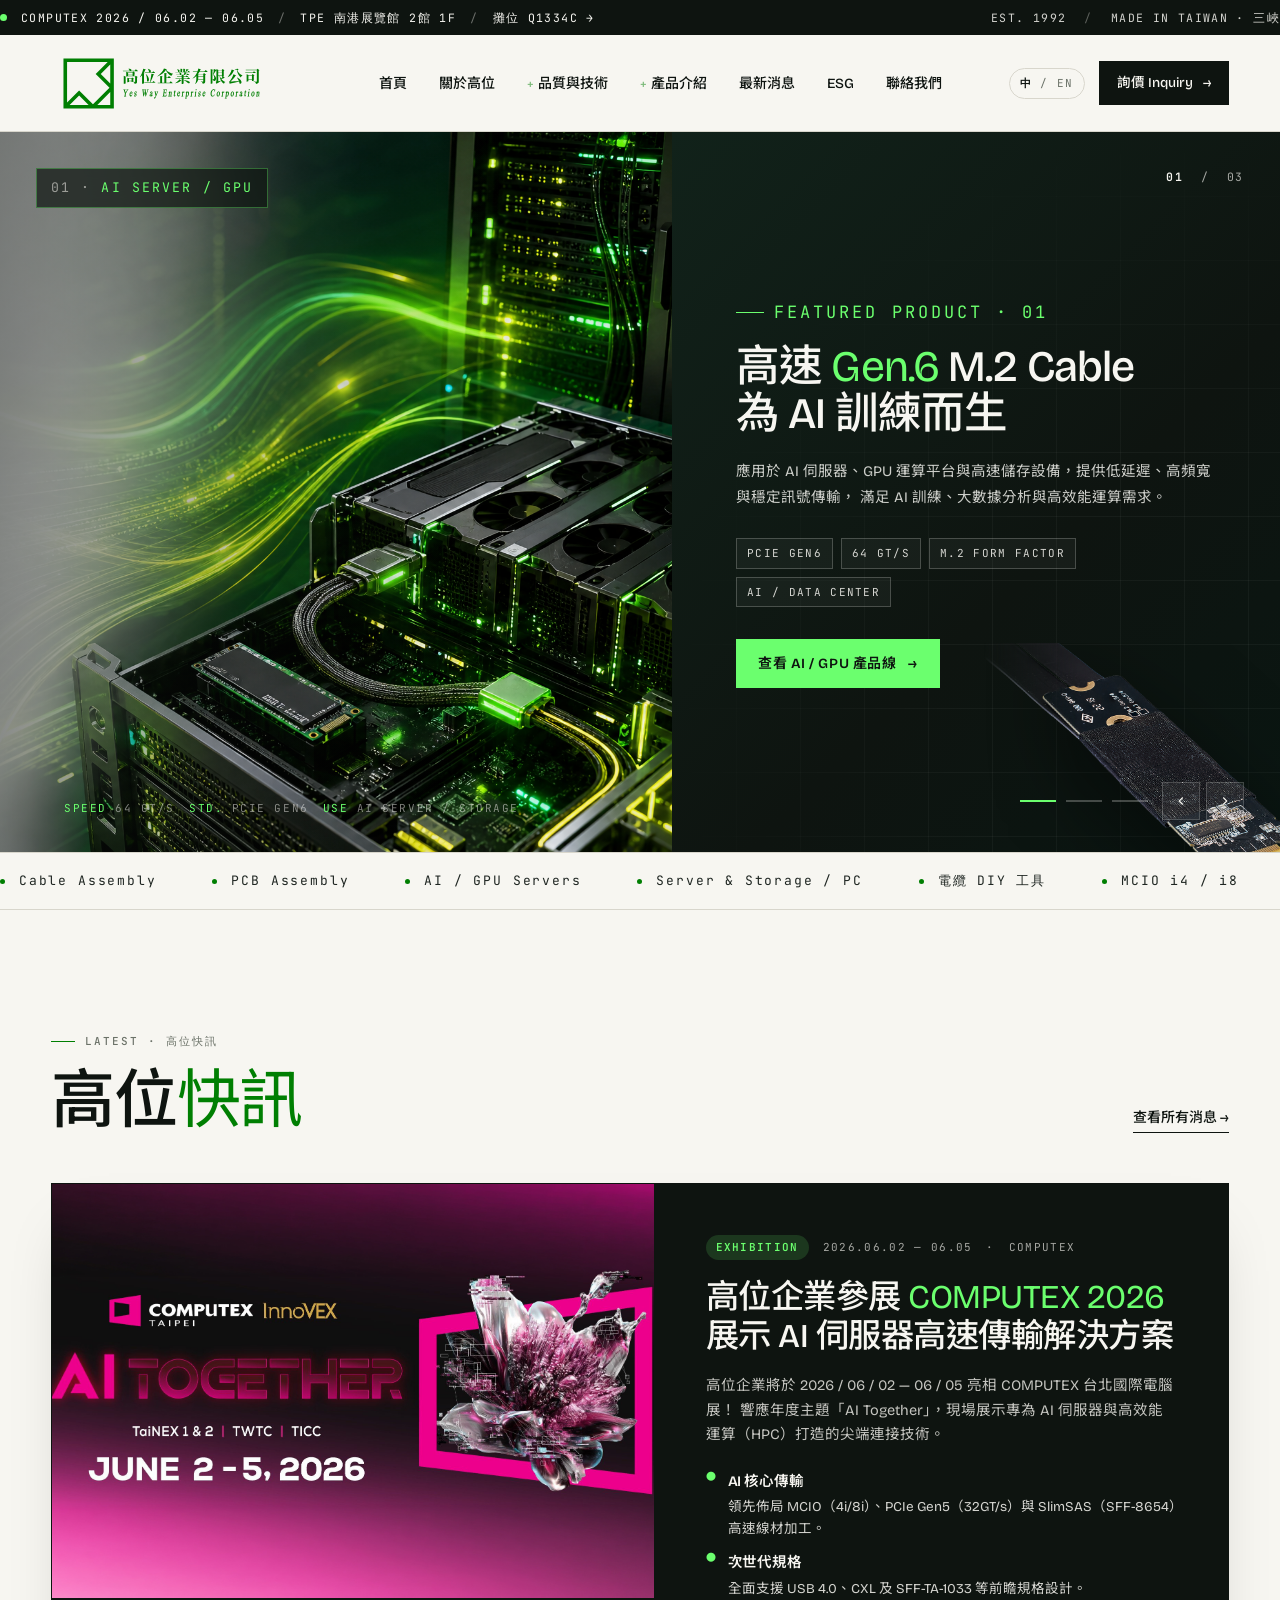
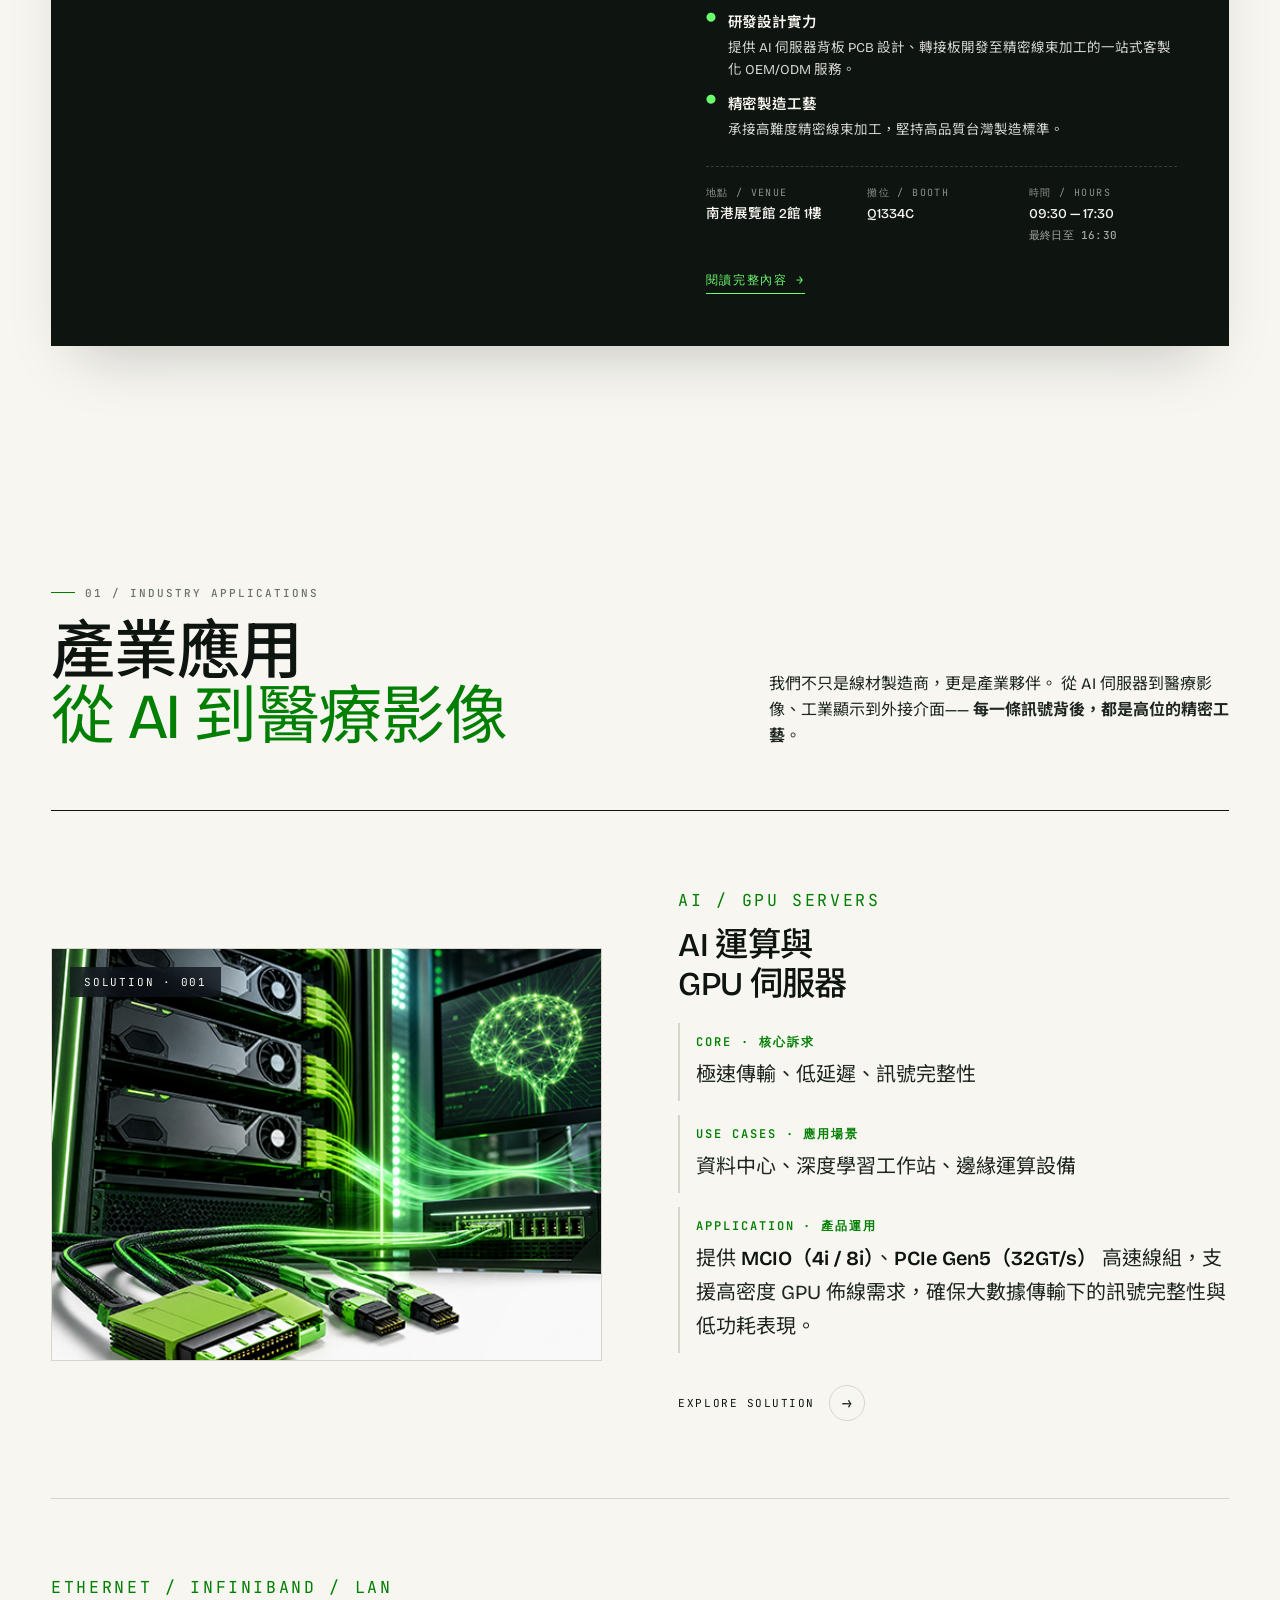
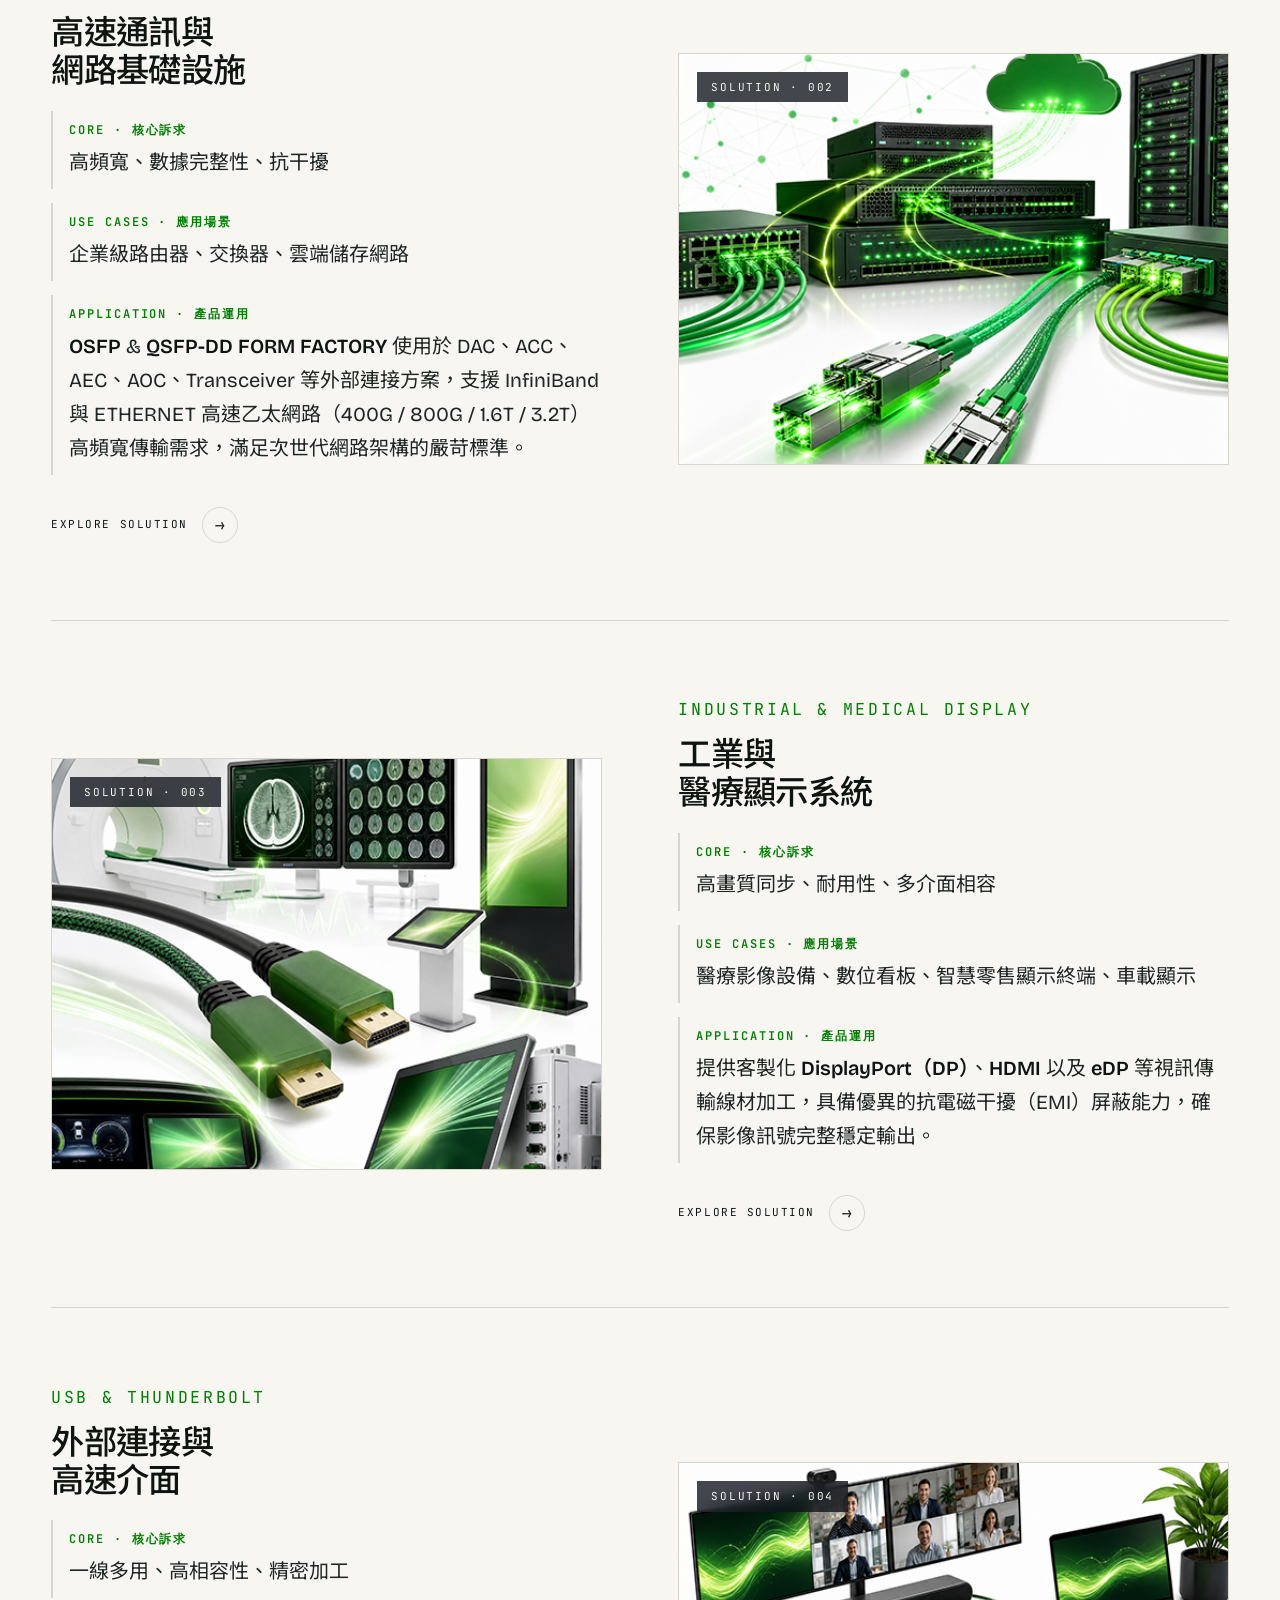
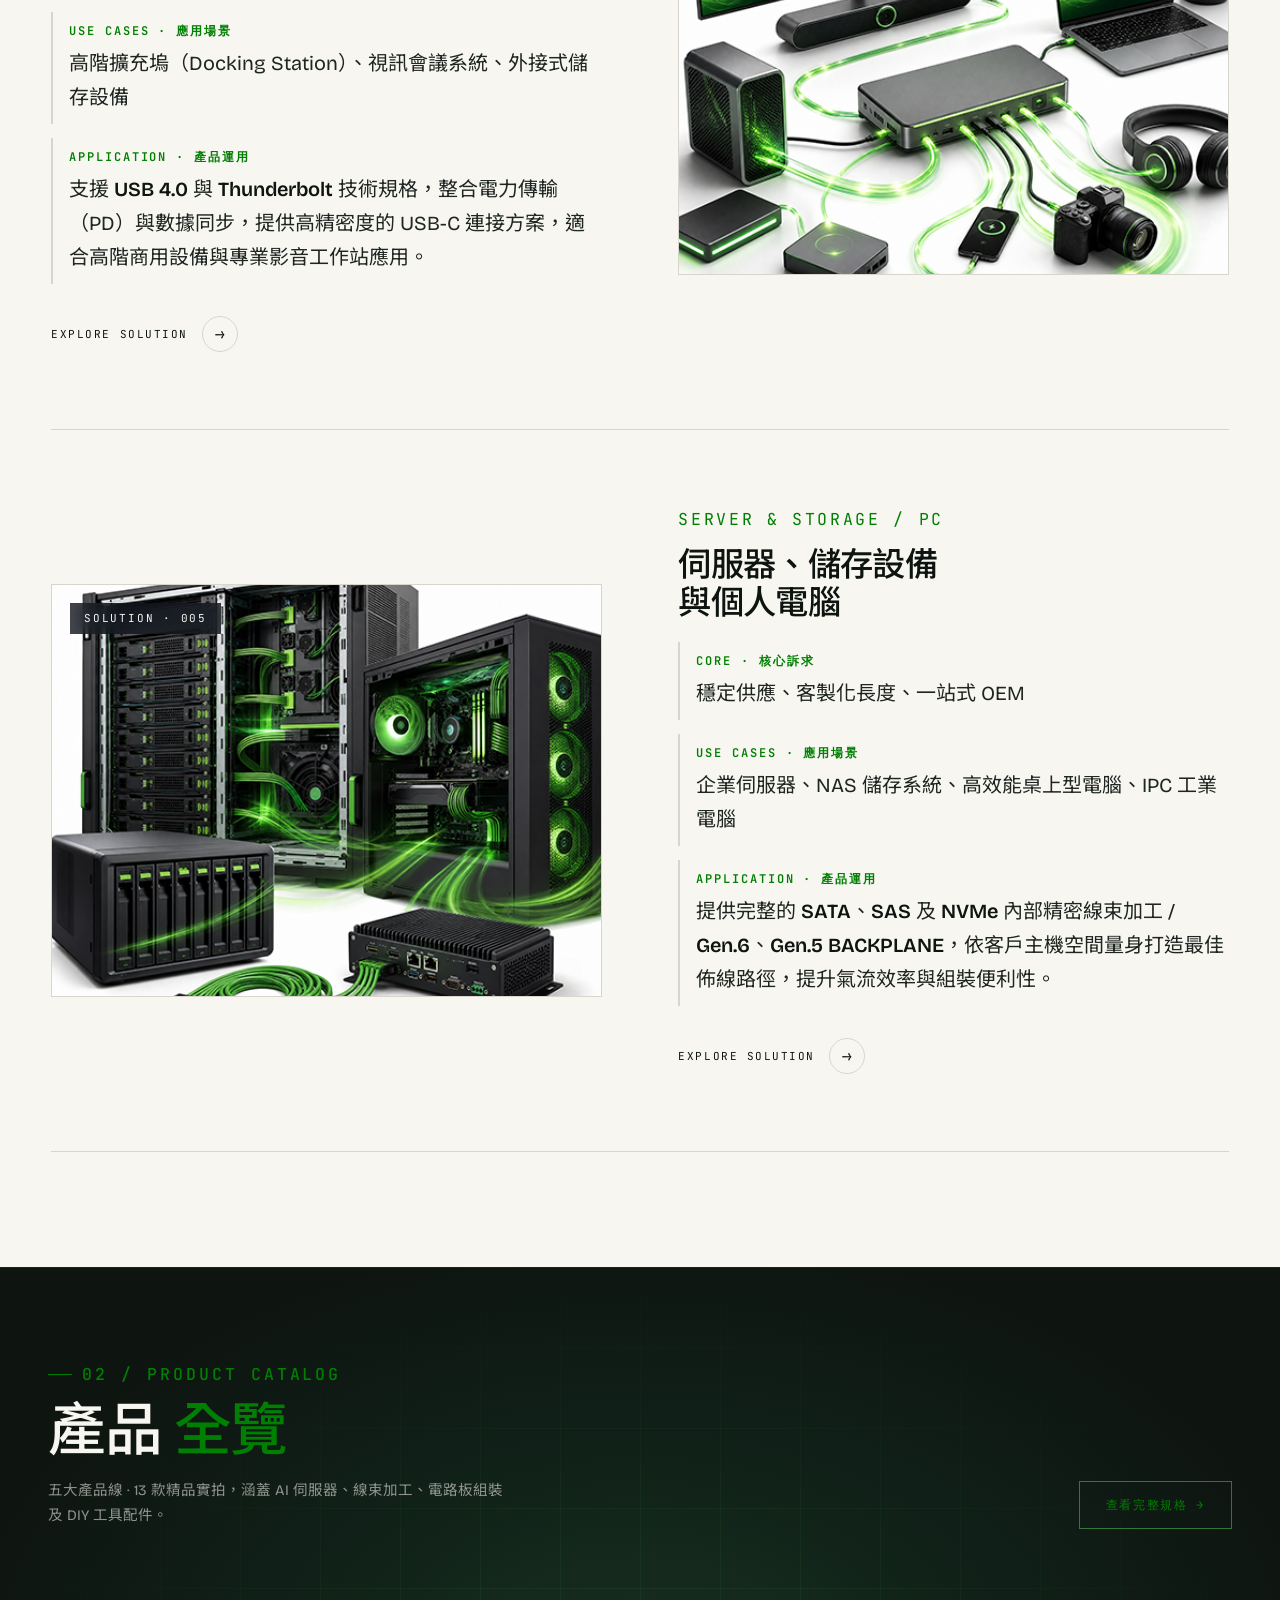
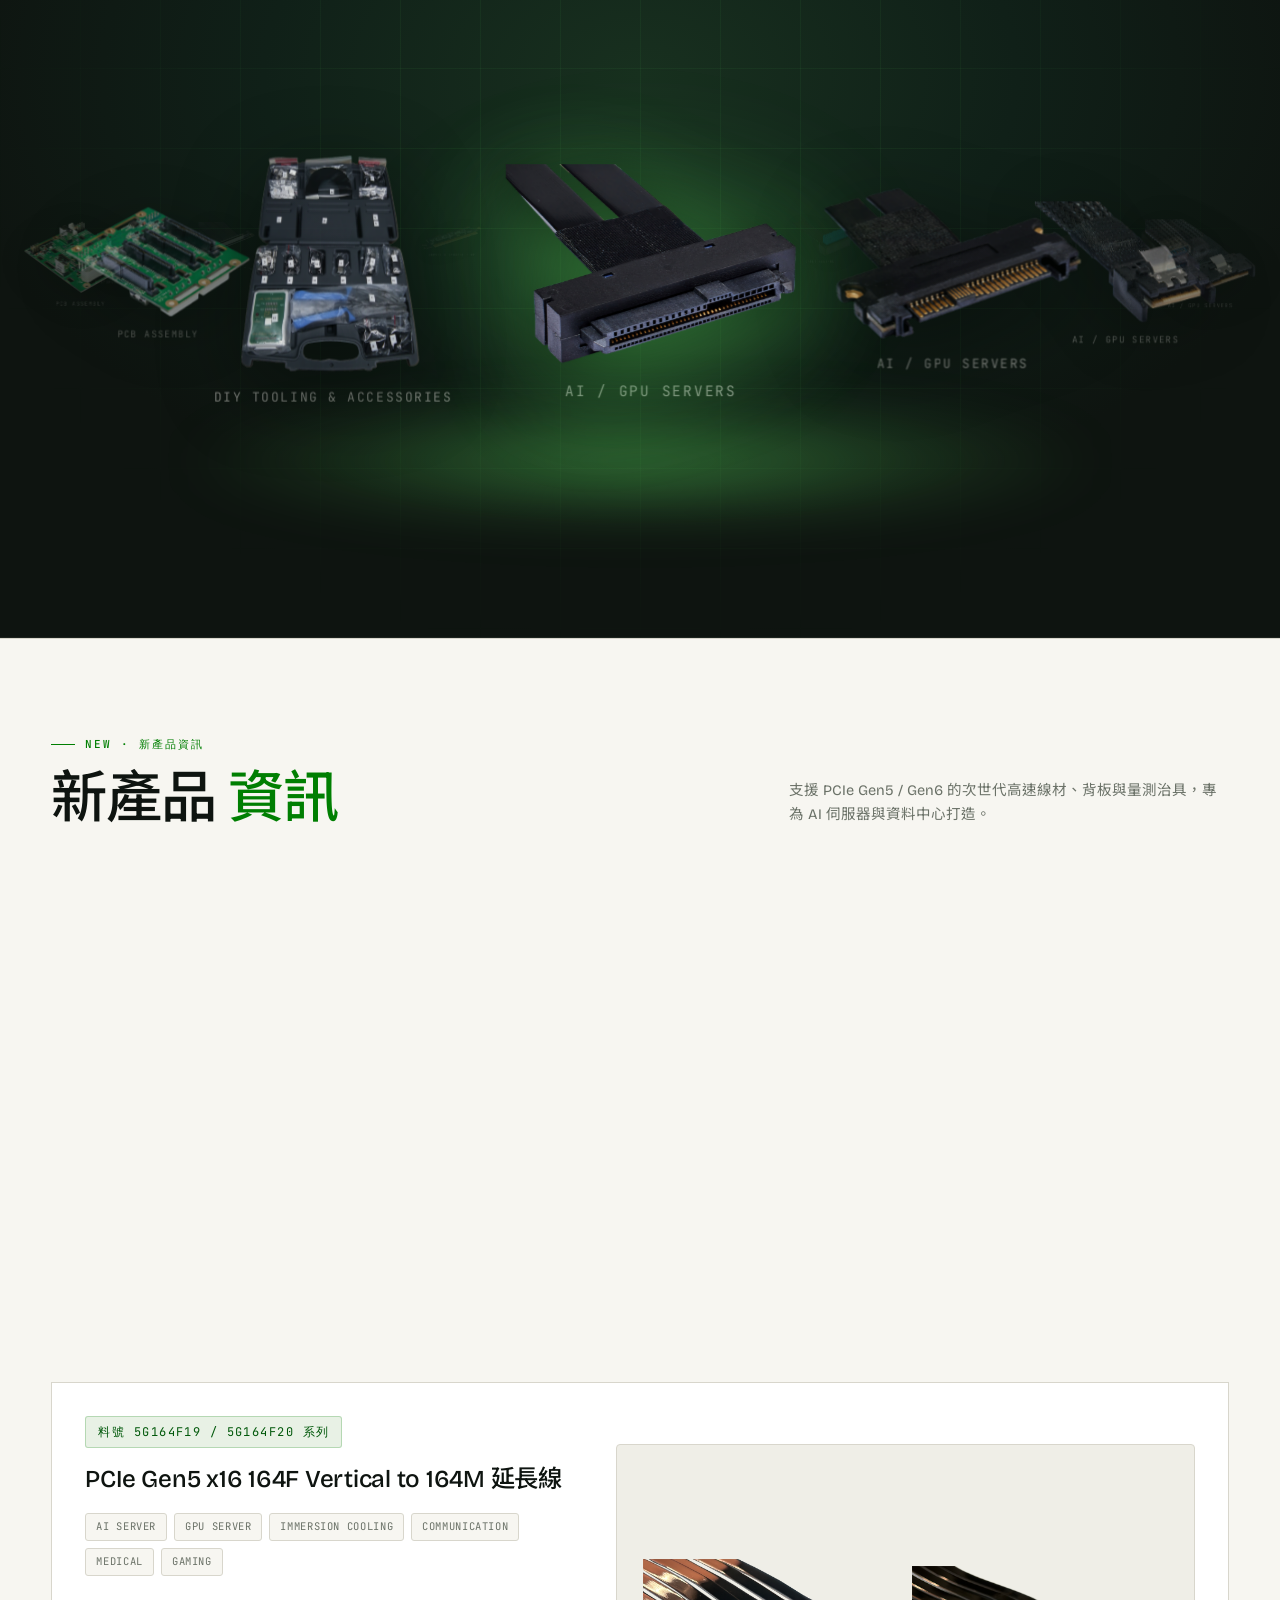
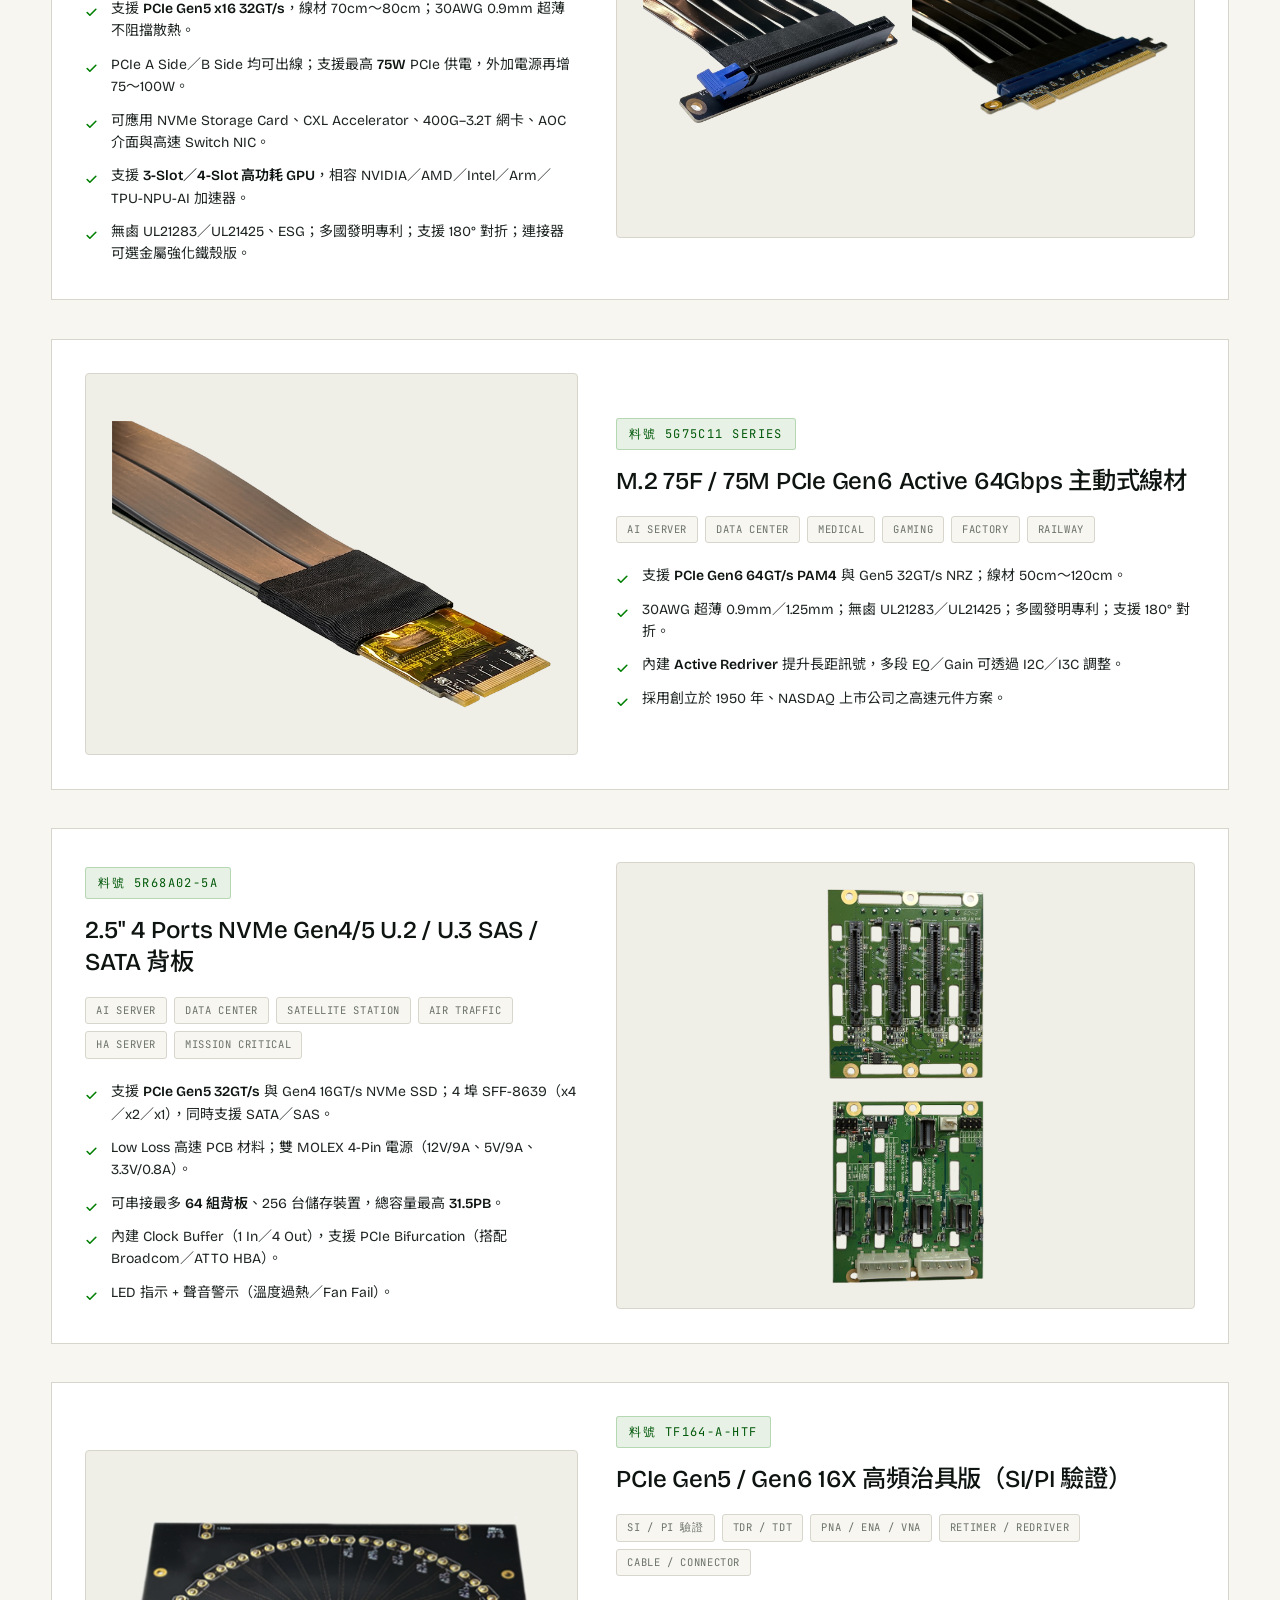
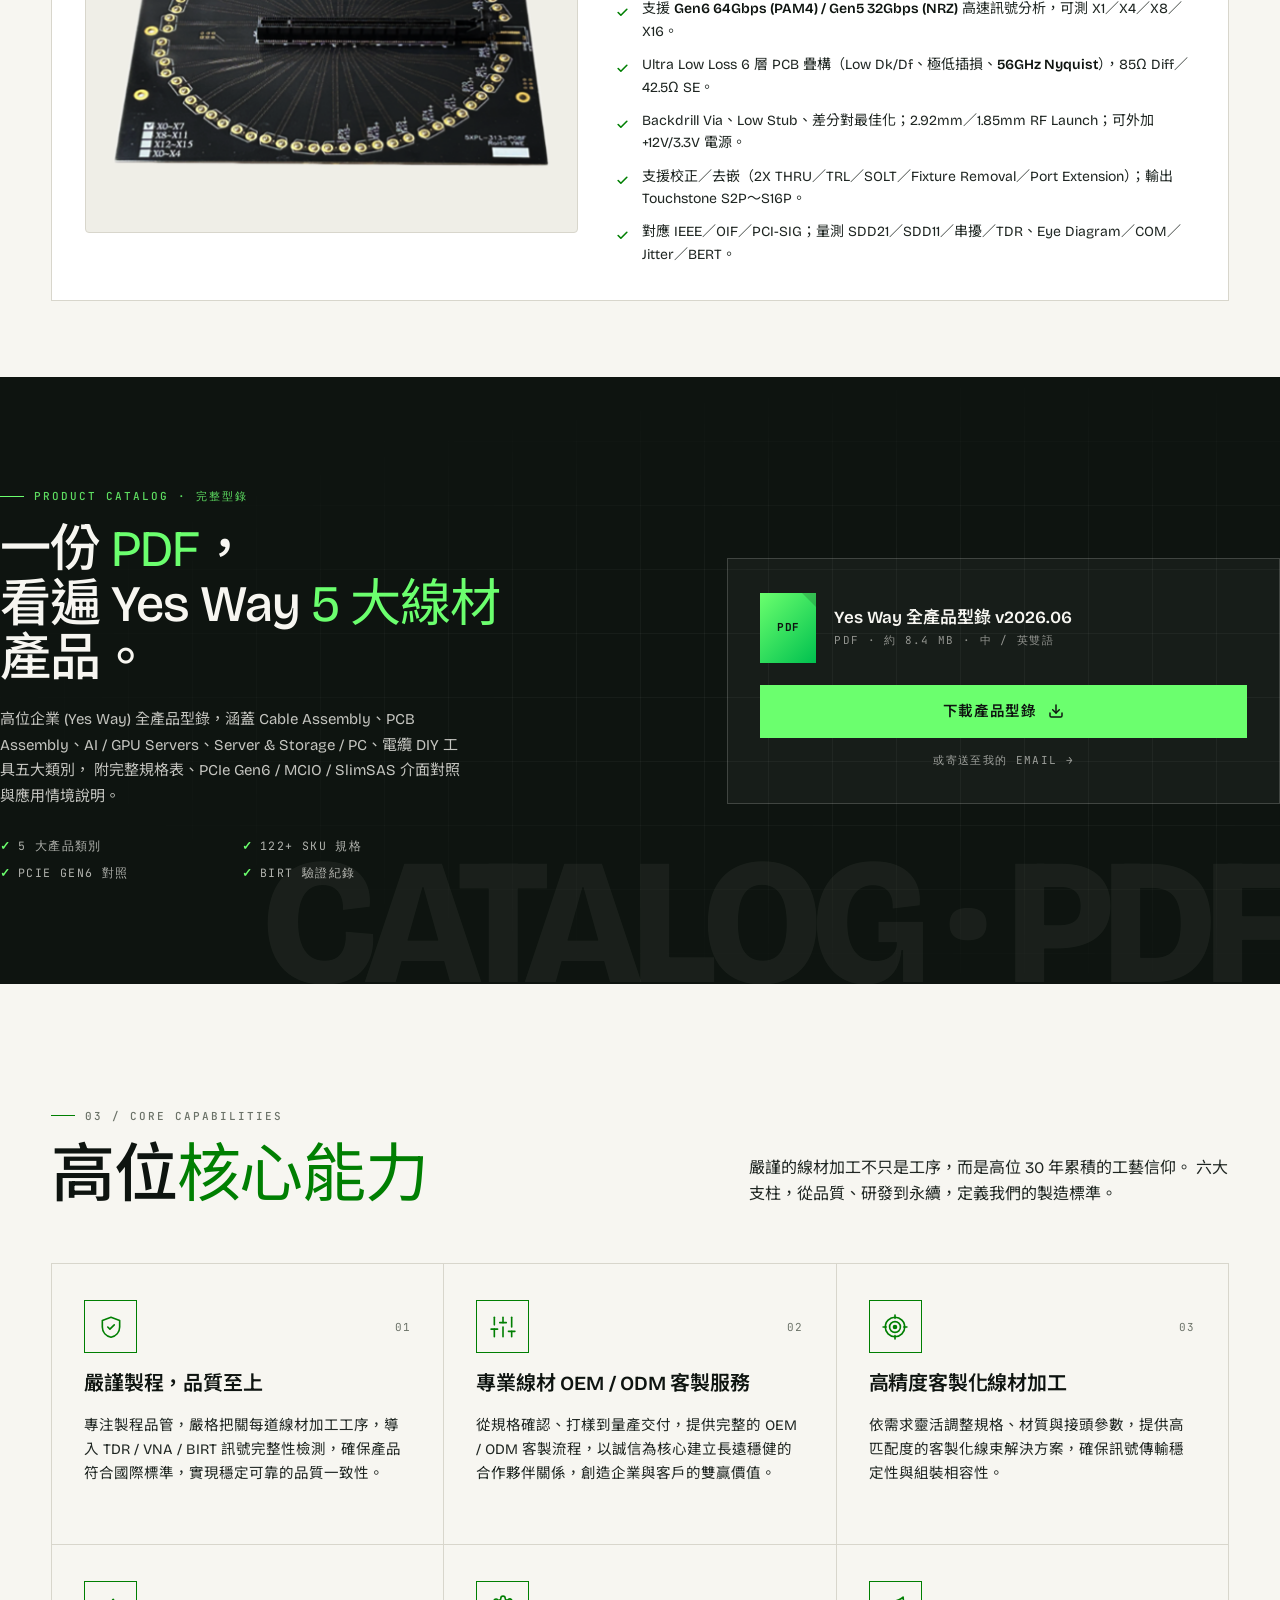
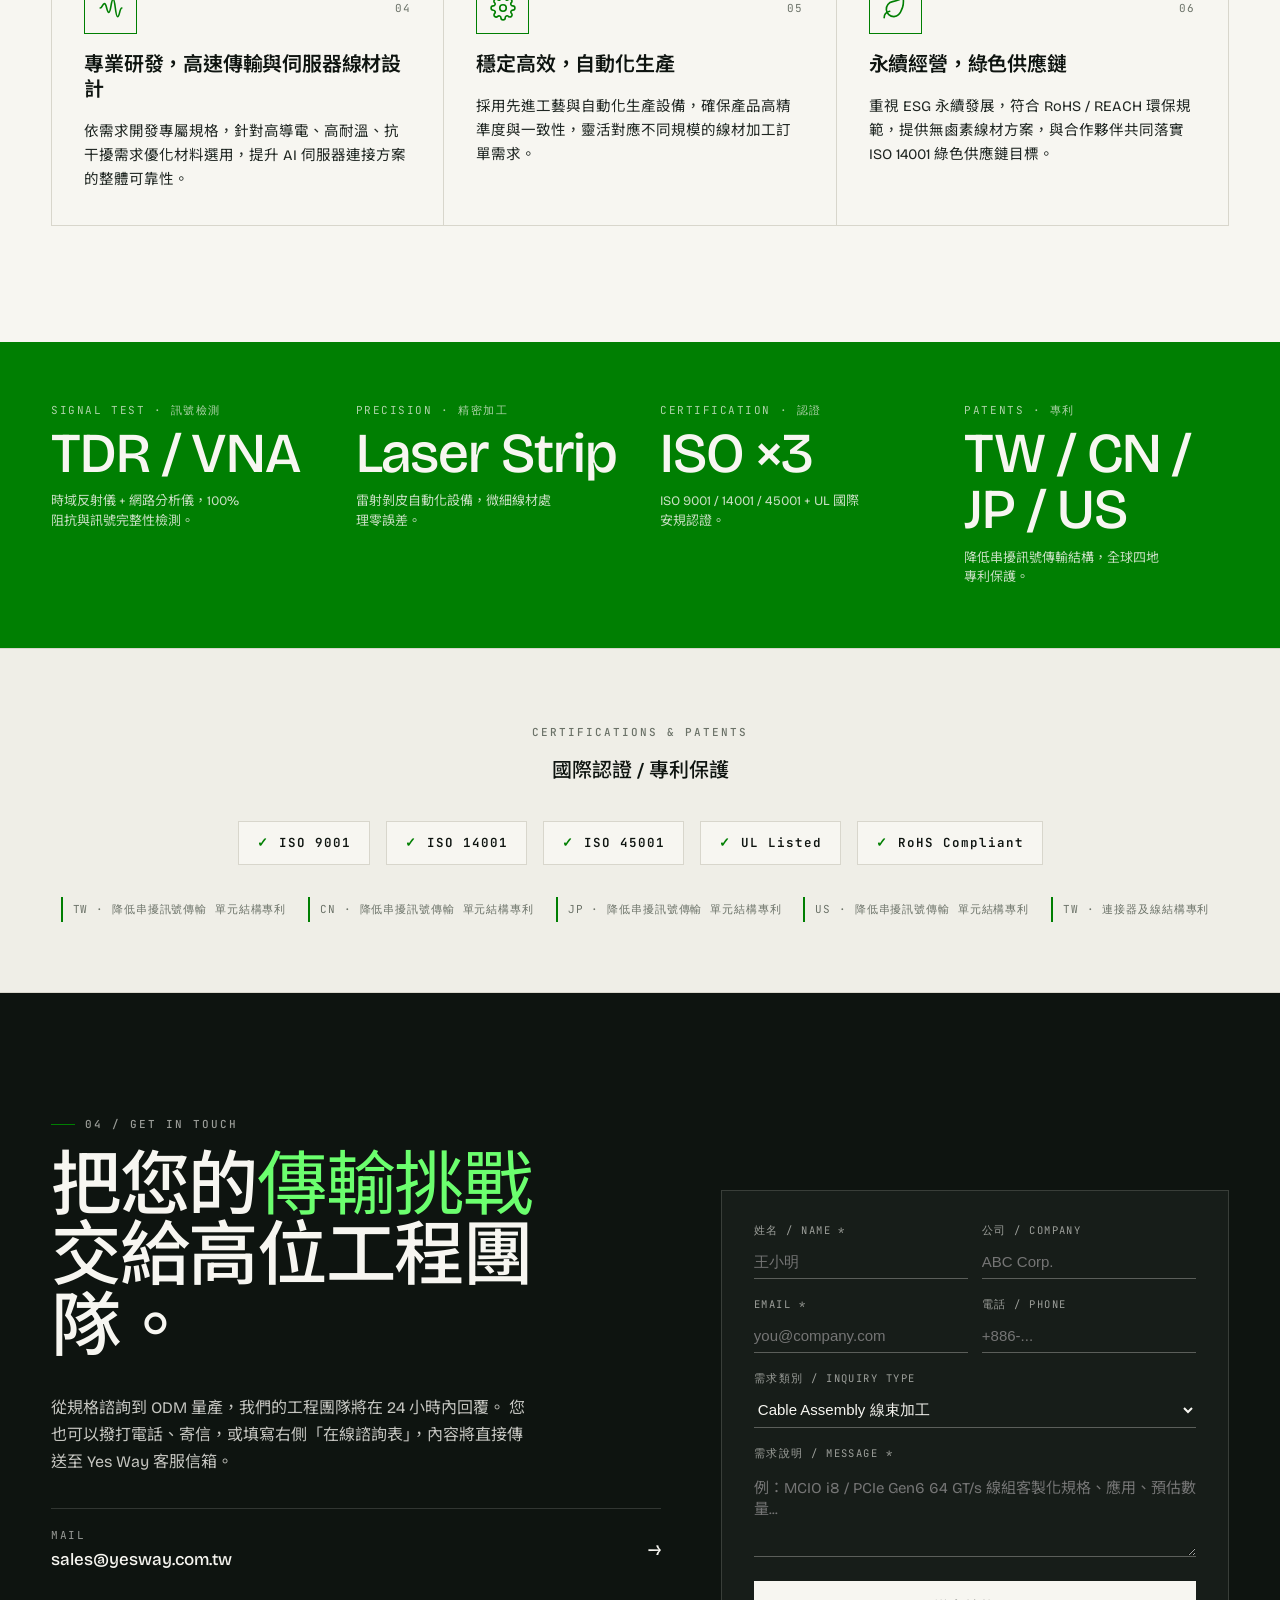
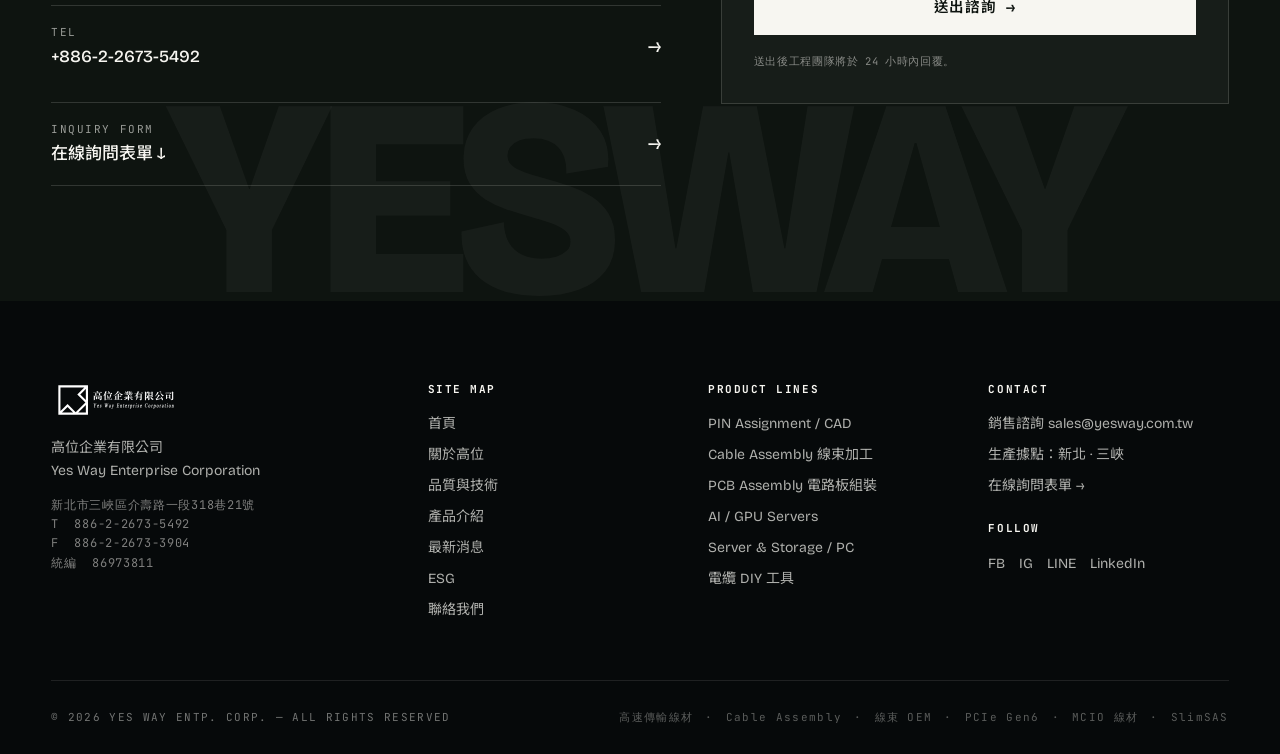
==== commit 55445d1f: "feat: remove IATF16949, update patent carousel, delete unused patent PDFs, fix mobile alignment, and" ====
--- a/index.html
+++ b/index.html
@@ -1636,7 +1636,11 @@
     color: var(--ink);
     letter-spacing: .08em;
     display: flex; align-items: center; gap: 10px;
-  }
+    text-decoration: none;
+    cursor: pointer;
+    transition: border-color .2s, color .2s;
+  }
+  a.cert-badge:hover { border-color: var(--green); color: var(--green); }
   .cert-badge::before {
     content: "✓"; color: var(--green); font-weight: 700;
   }
@@ -2842,11 +2846,11 @@
       <h3>國際認證 / 專利保護</h3>
     </div>
     <div class="certs-row">
-      <span class="cert-badge">ISO 9001</span>
-      <span class="cert-badge">ISO 14001</span>
-      <span class="cert-badge">ISO 45001</span>
-      <span class="cert-badge">UL Listed</span>
-      <span class="cert-badge">RoHS Compliant</span>
+      <a href="quality.html#patents" class="cert-badge">ISO 9001</a>
+      <a href="quality.html#patents" class="cert-badge">ISO 14001</a>
+      <a href="quality.html#patents" class="cert-badge">ISO 45001</a>
+      <a href="quality.html#patents" class="cert-badge">UL Listed</a>
+      <a href="quality.html#patents" class="cert-badge">RoHS Compliant</a>
     </div>
     <div class="patents-row">
       <span class="patent">TW · 降低串擾訊號傳輸 單元結構專利</span>
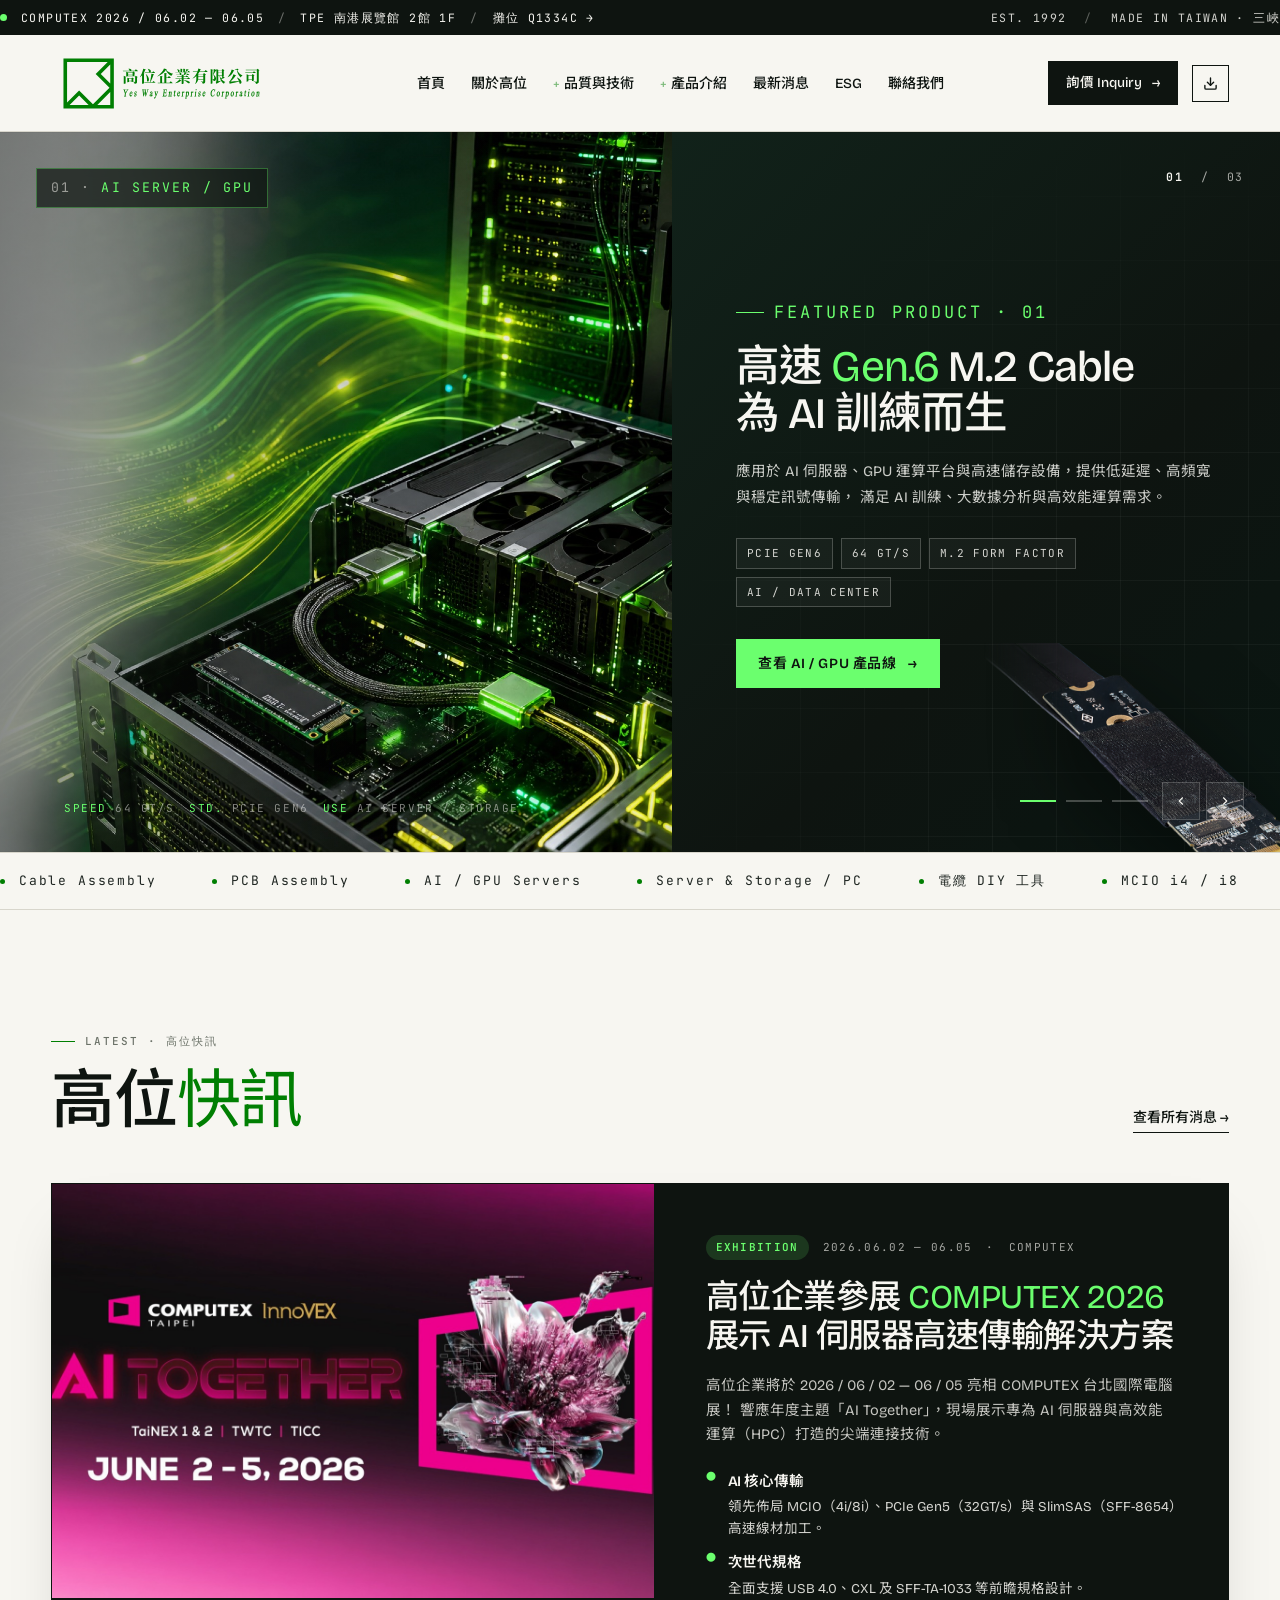
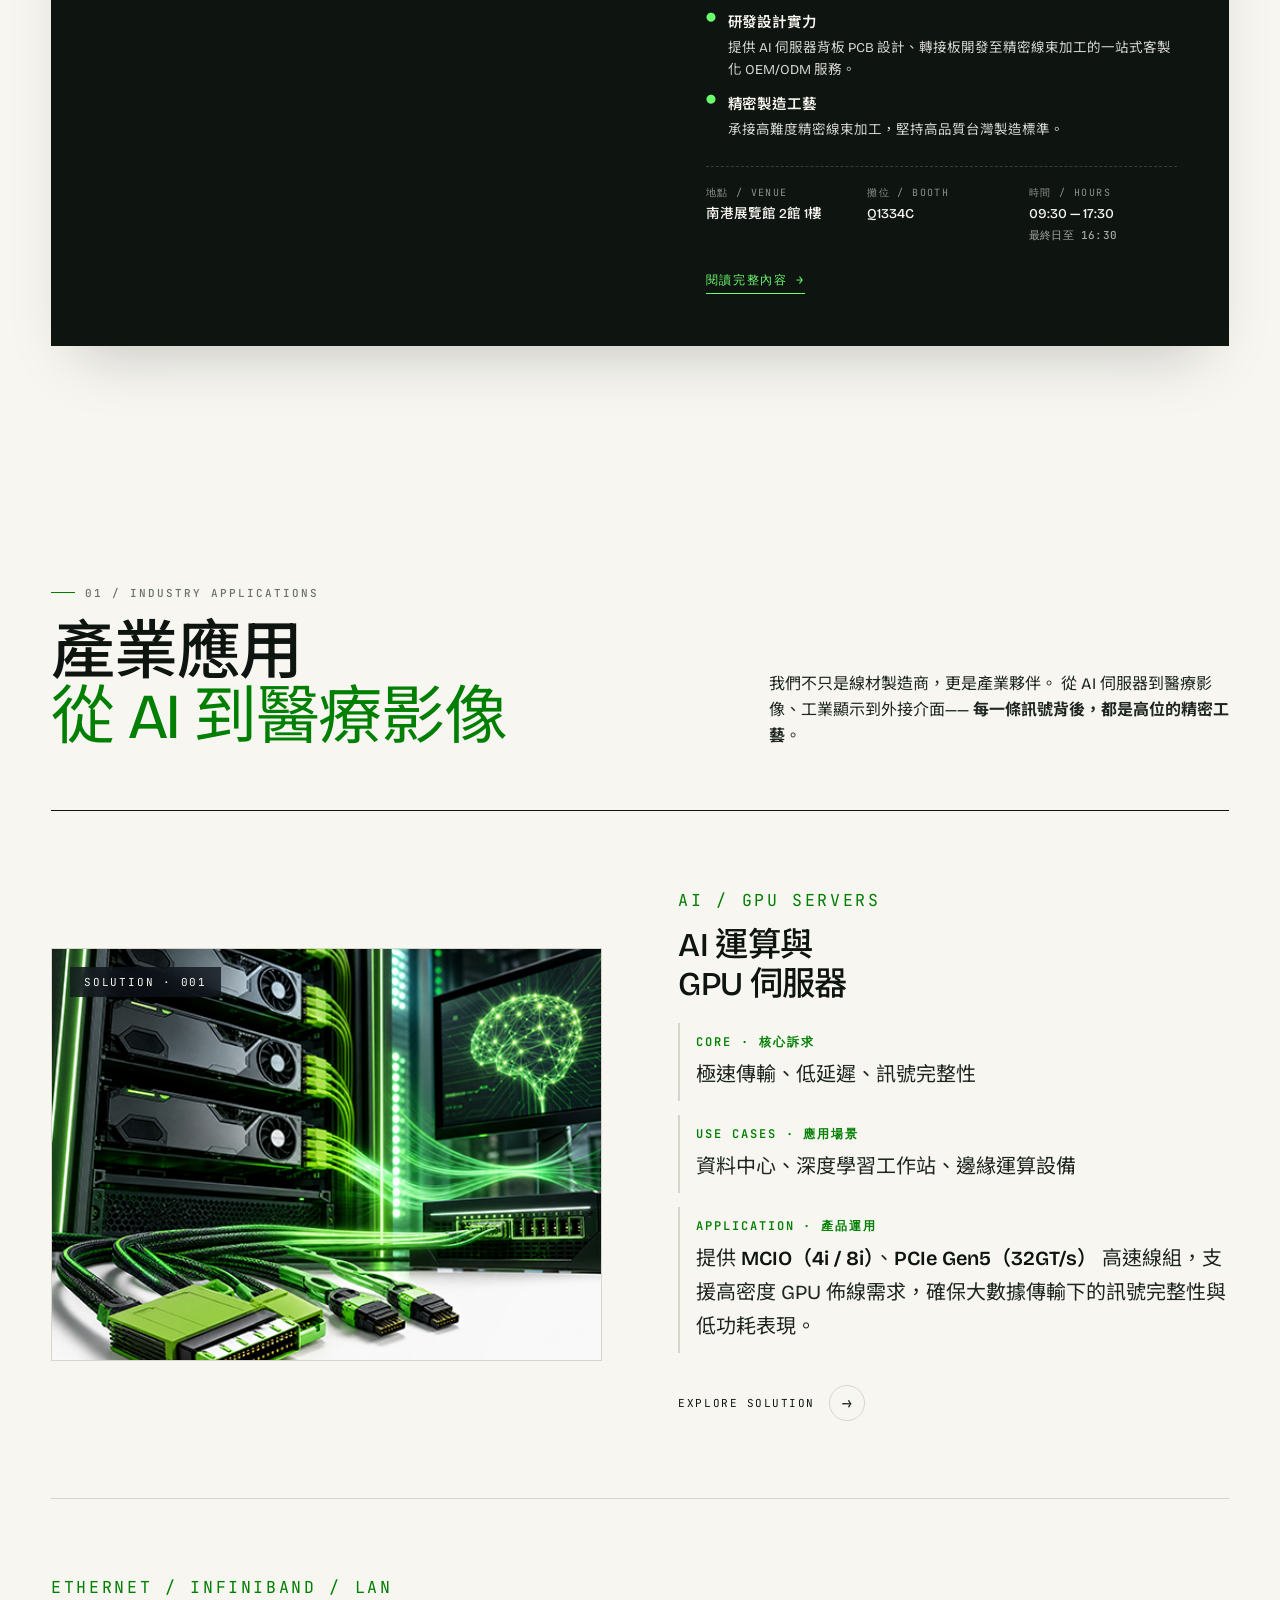
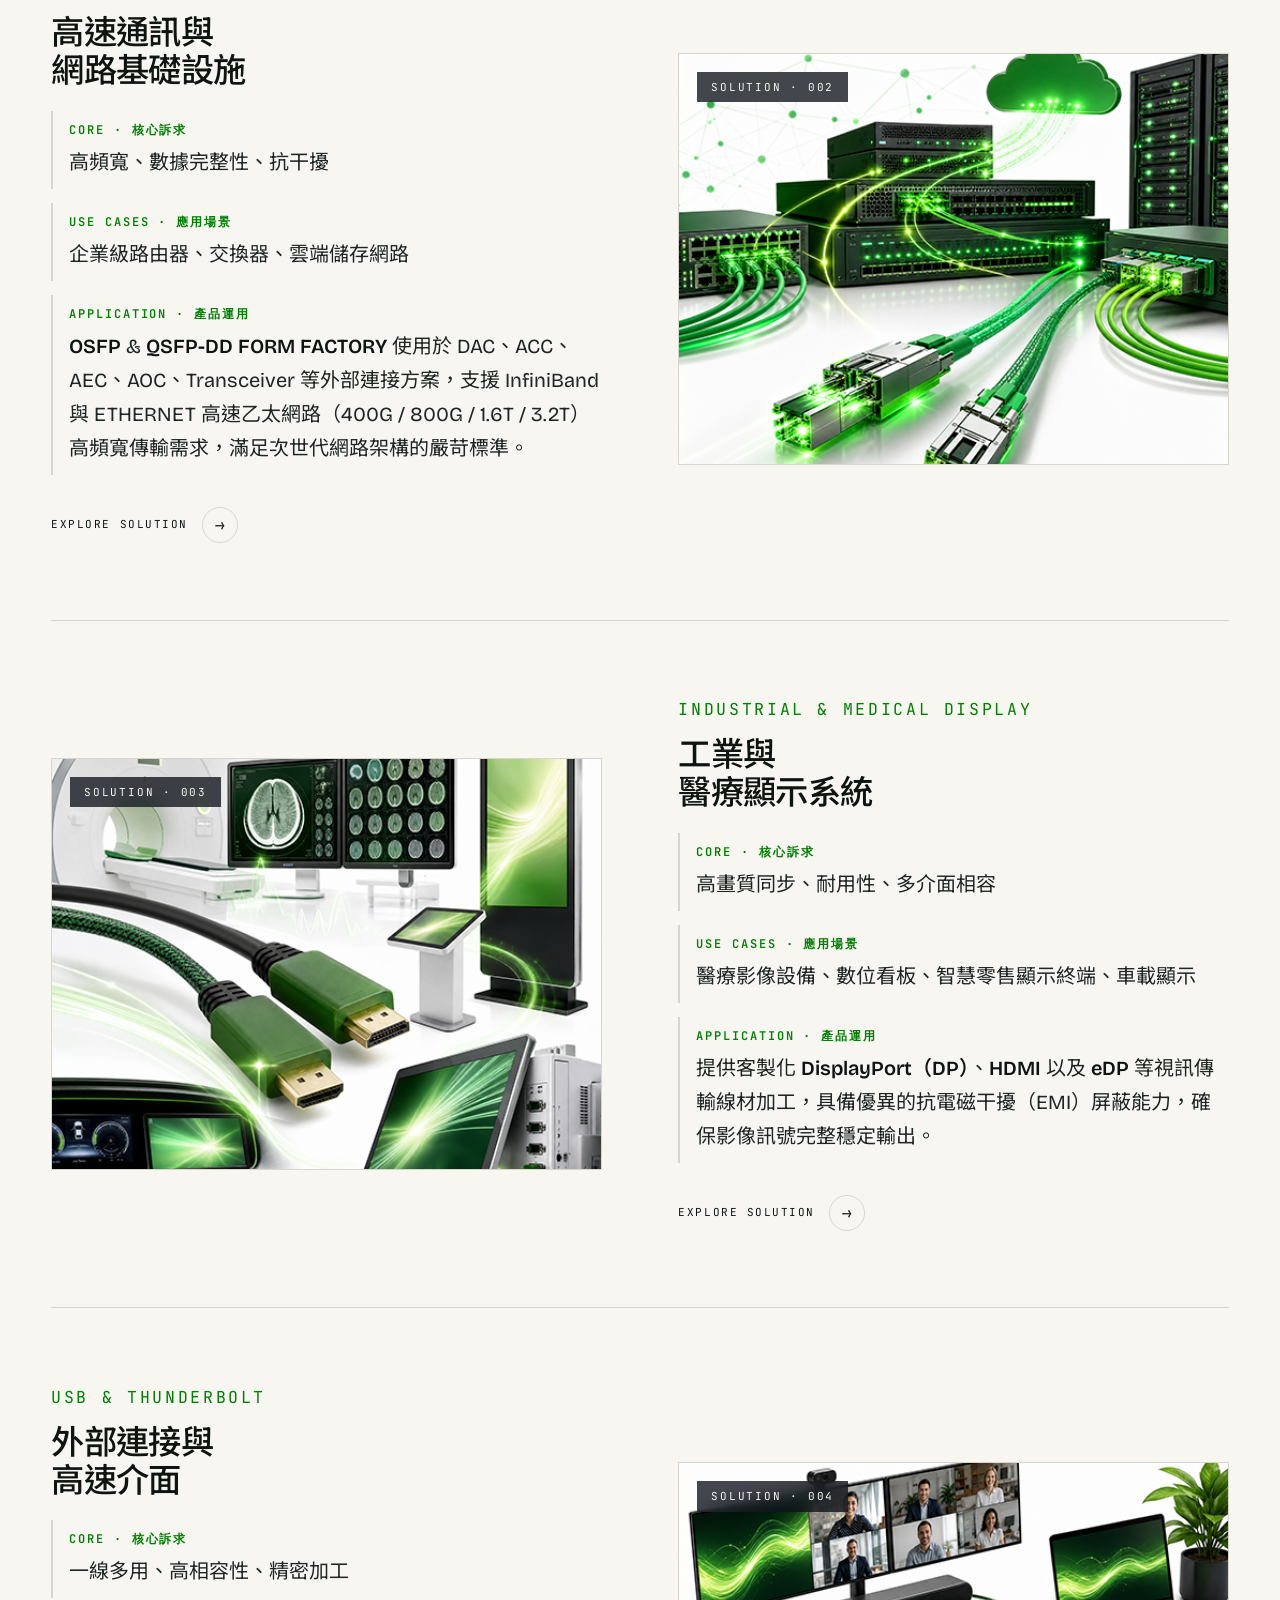
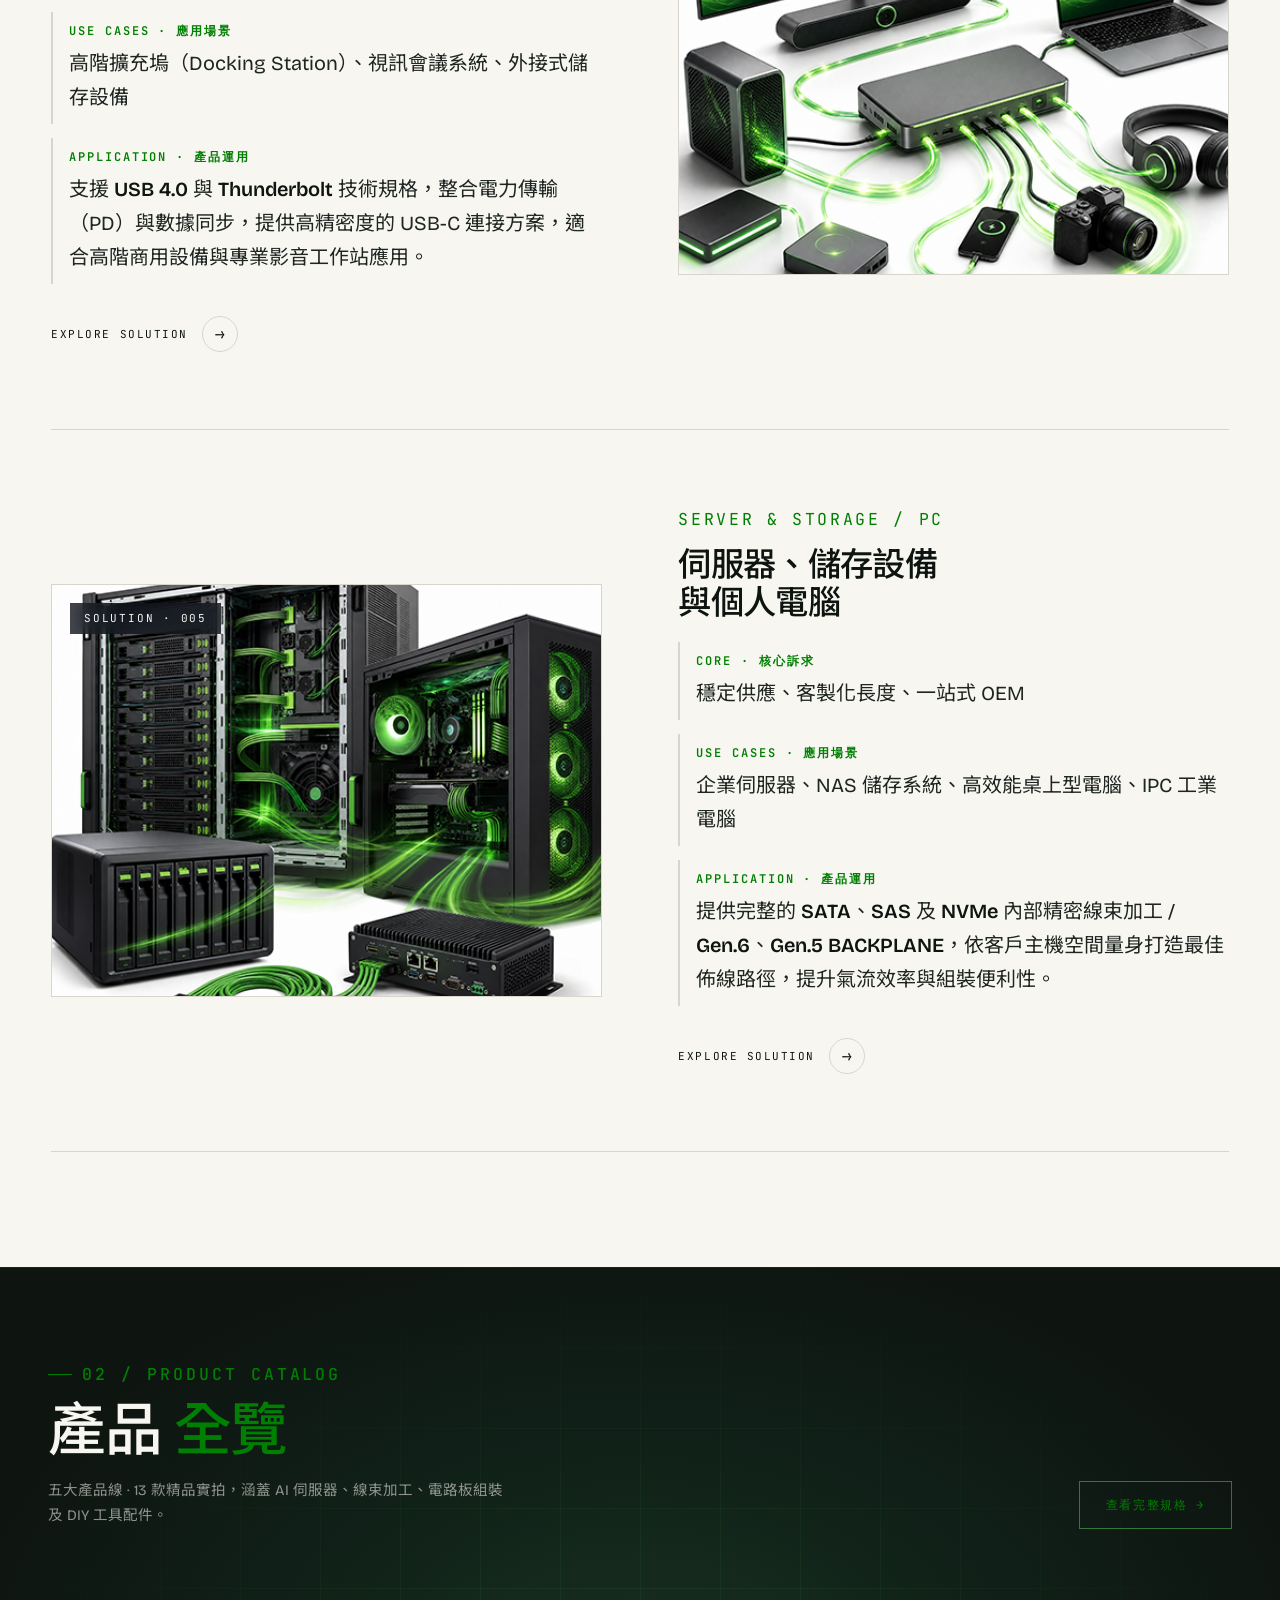
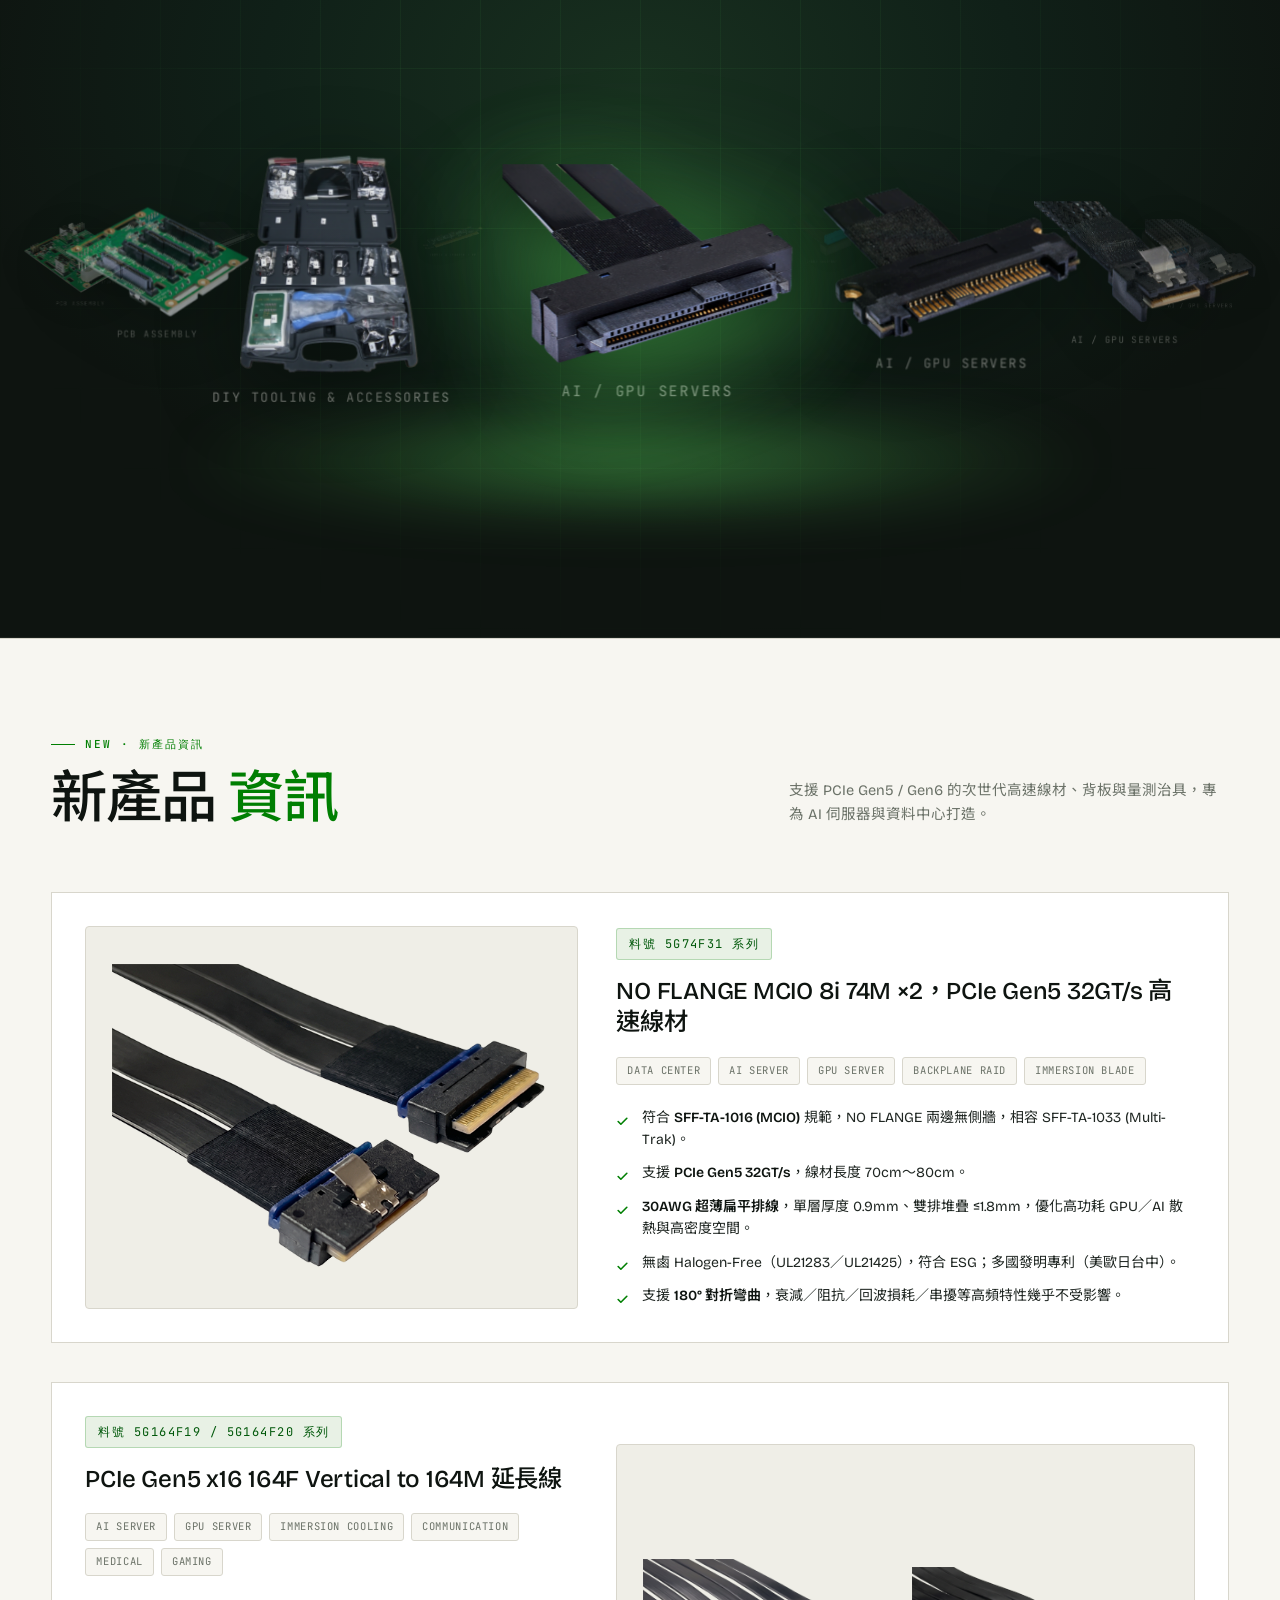
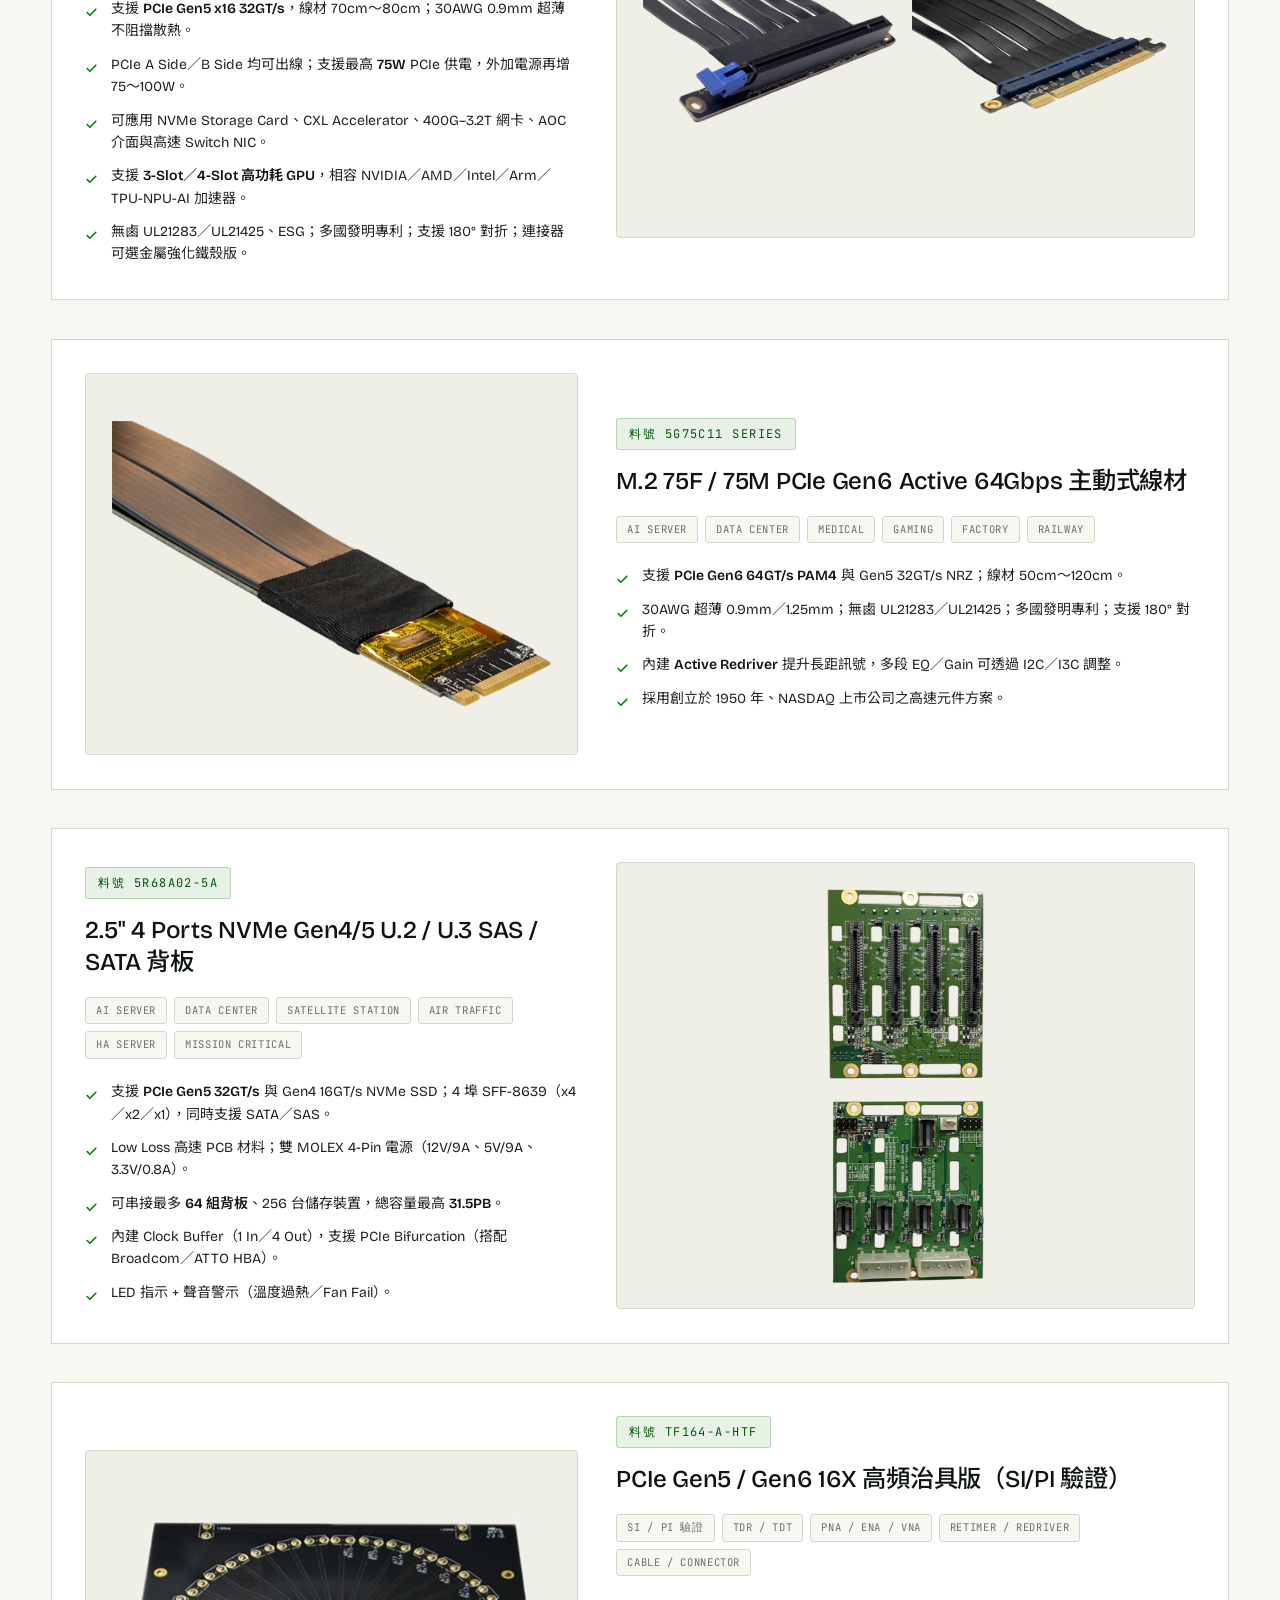
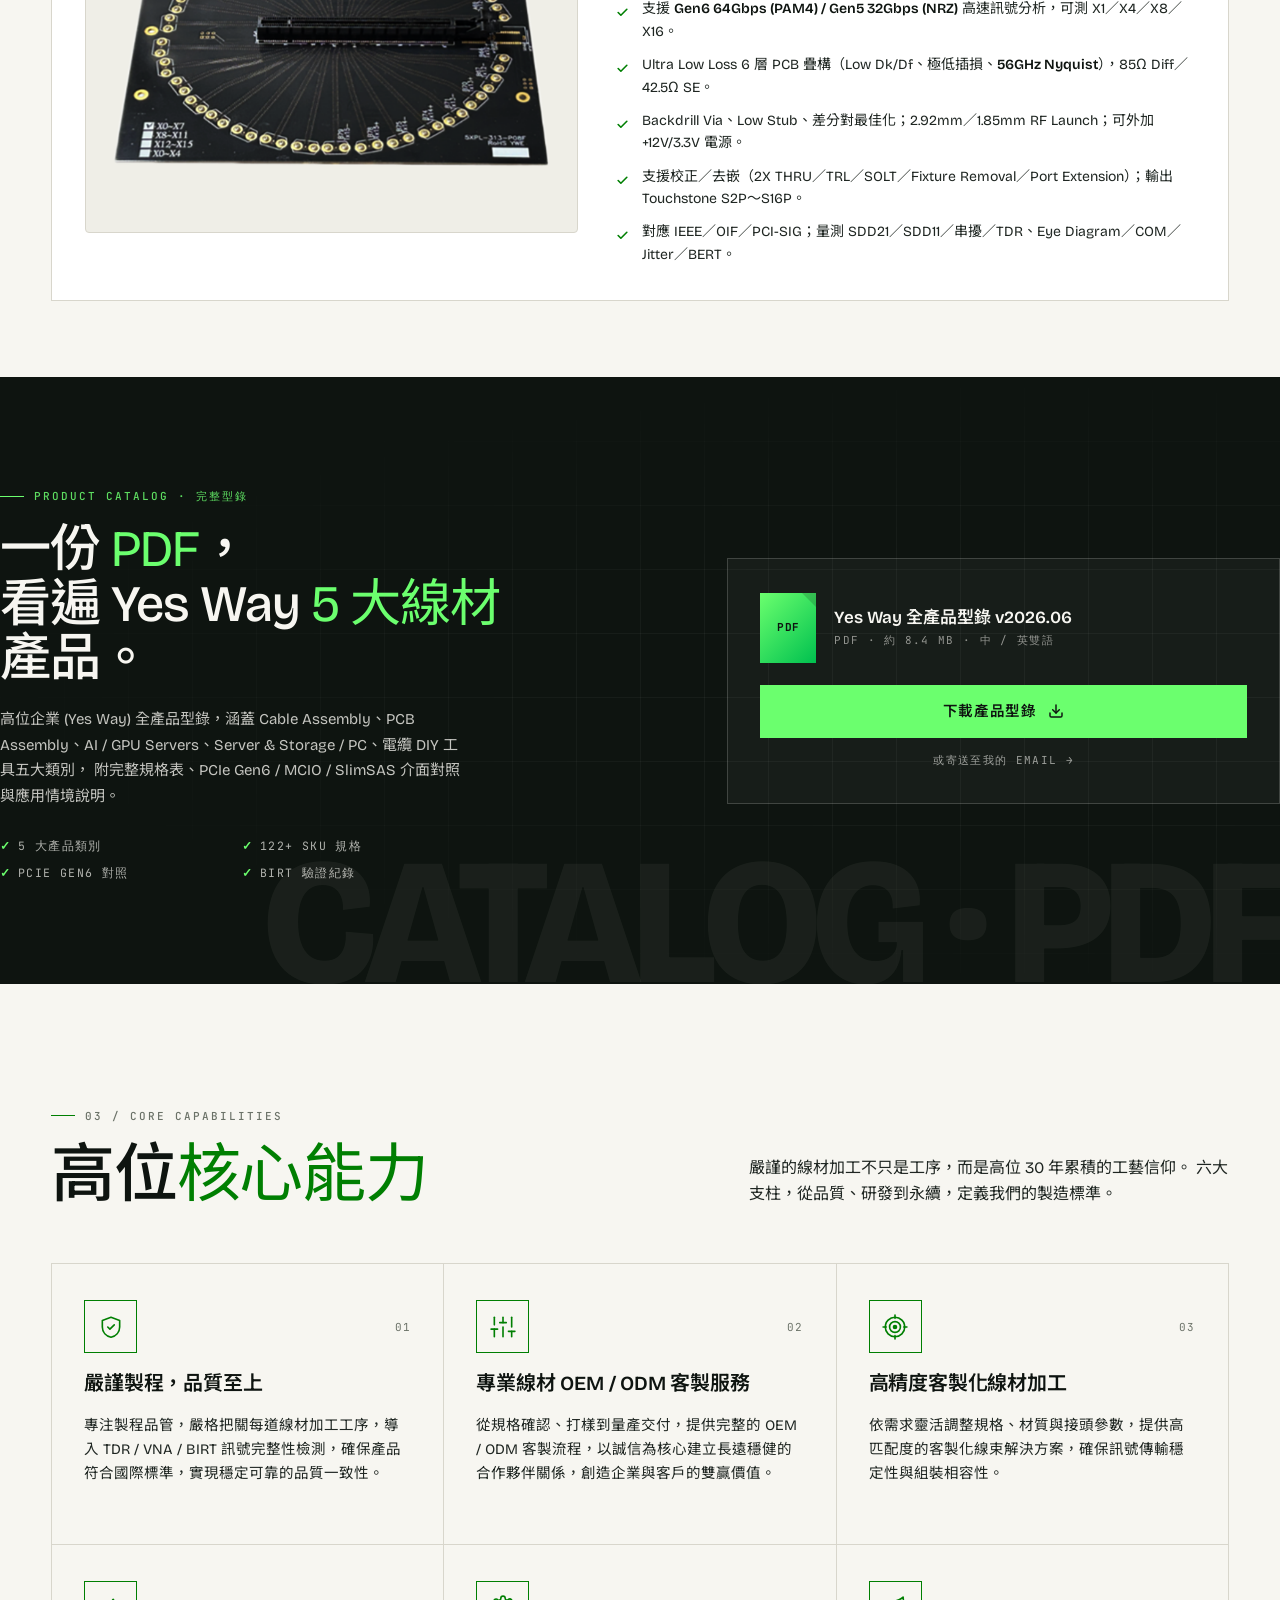
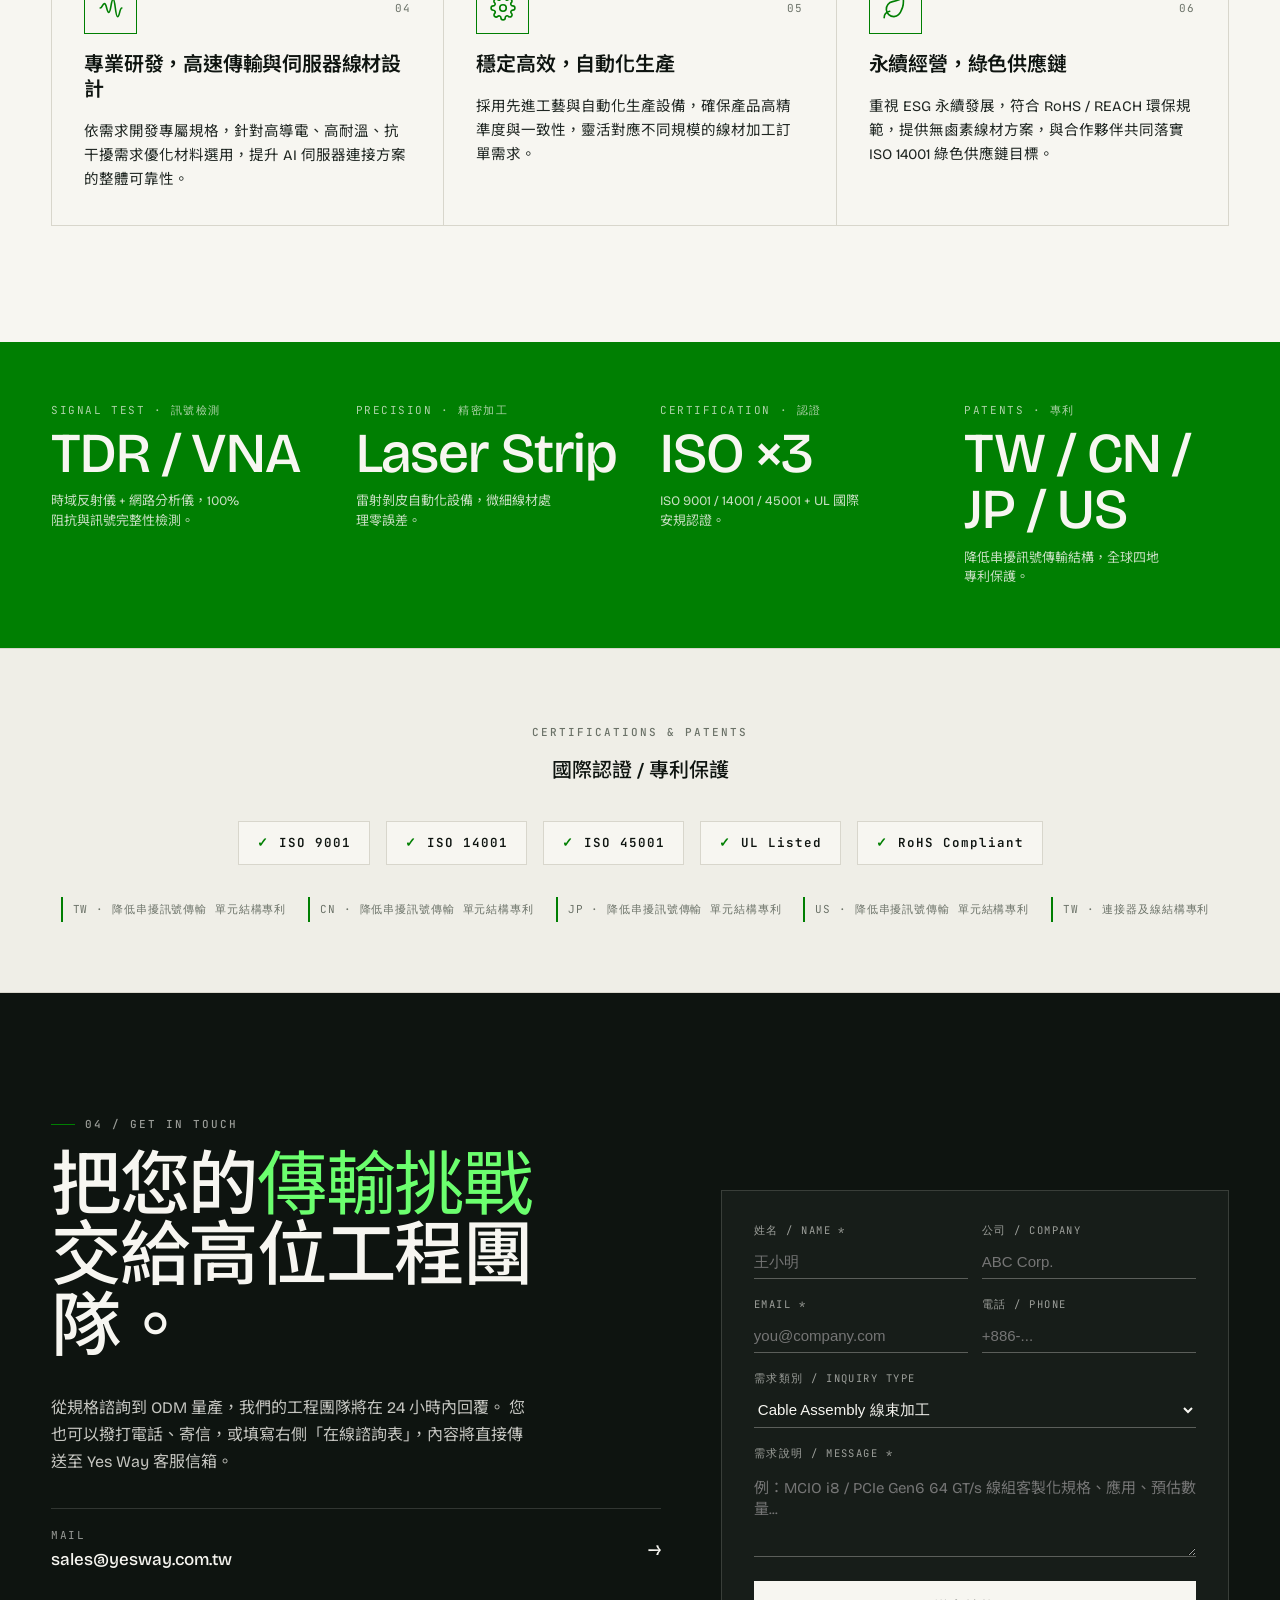
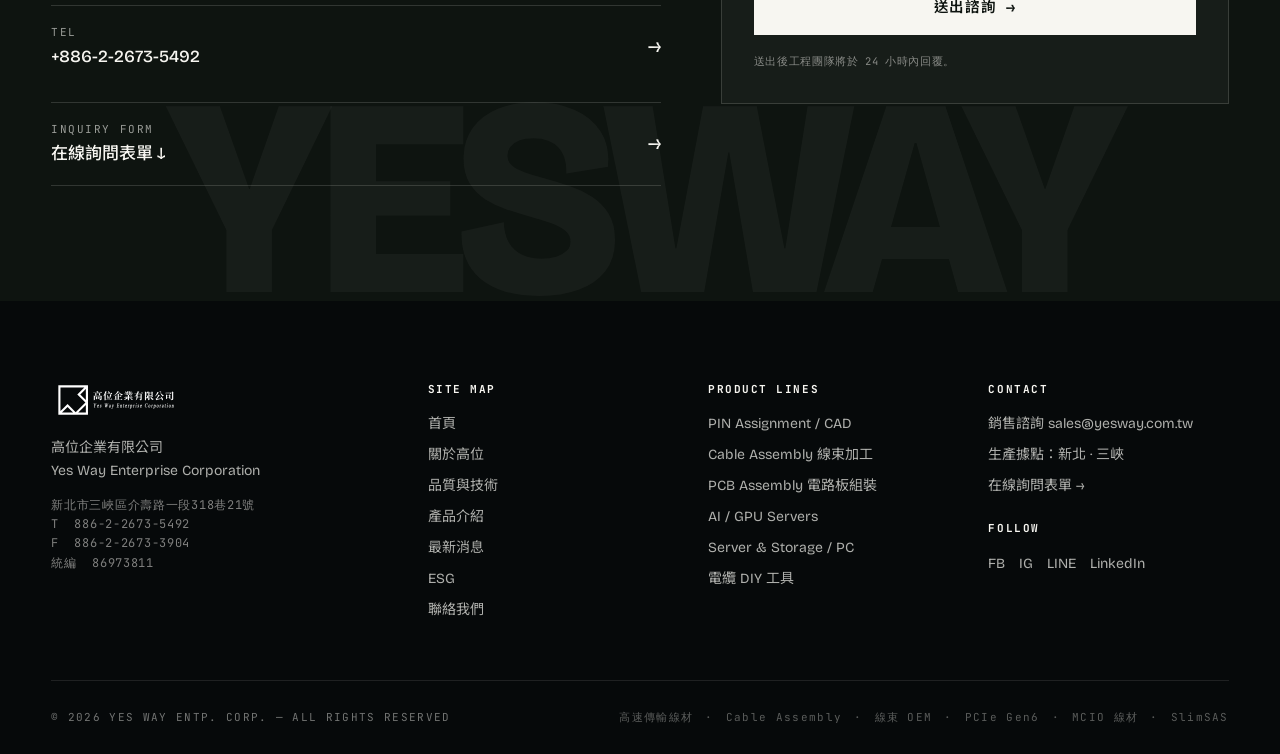
==== commit 48da8f25: "feat: add catalog button, fix inquiry CTA, optimize images (158MB→26MB), refine responsive header" ====
--- a/index.html
+++ b/index.html
@@ -214,11 +214,24 @@
   .btn-cta:hover { background: var(--green); }
   .btn-cta .arrow { transition: transform .3s var(--easing); }
   .btn-cta:hover .arrow { transform: translateX(3px); }
+  /* Catalog button (header) — opens product catalog PDF in a new tab */
+  .btn-catalog {
+    display: inline-flex; align-items: center; gap: 9px;
+    background: transparent; color: var(--ink);
+    border: 1px solid var(--ink);
+    padding: 11px 16px;
+    font-size: 13.5px; font-weight: 500;
+    cursor: pointer; white-space: nowrap;
+    transition: background .25s var(--easing), color .25s var(--easing), border-color .25s var(--easing);
+  }
+  .btn-catalog:hover { background: var(--green); color: var(--paper); border-color: var(--green); }
+  .btn-catalog svg { width: 15px; height: 15px; flex-shrink: 0; transition: transform .3s var(--easing); }
+  .btn-catalog:hover svg { transform: translateY(2px); }
 
   /* Mobile navigation — CSS-only hamburger (checkbox toggle) */
   .nav-toggle { display: none; }
   .nav-cb { display: none; }
-  @media (max-width: 960px) {
+  @media (max-width: 1180px) {
     .header-track {
       grid-template-columns: 1fr auto;
       height: auto;
@@ -264,6 +277,19 @@
     .nav-cb:checked ~ .header-actions .nav-toggle span:nth-child(2) { opacity: 0; }
     .nav-cb:checked ~ .header-actions .nav-toggle span:nth-child(3) { transform: translateY(-7px) rotate(-45deg); }
   }
+  /* Slim band: horizontal nav is tight here — hide the (non-functional) lang
+     toggle, make the catalog button icon-only, and tighten nav padding so the
+     full menu fits without wrapping. Bilingual "詢價 Inquiry" CTA is preserved. */
+  @media (max-width: 1440px) {
+    .lang-switch { display: none; }
+    .btn-catalog { padding: 10px; gap: 0; }
+    .btn-catalog .bc-label { display: none; }
+    .nav a { padding: 10px 11px; }
+  }
+  @media (max-width: 600px) {
+    .btn-catalog { padding: 10px; gap: 0; }
+    .btn-catalog .bc-label { display: none; }
+  }
   @media (max-width: 420px) {
     .brand img { width: 140px; }
     .btn-cta { padding: 10px 13px; font-size: 12.5px; }
@@ -965,12 +991,12 @@
     width: auto;
     height: auto;
     object-fit: contain;
-    filter: drop-shadow(0 16px 36px rgba(0,0,0,.55));
+    filter: brightness(1.15) drop-shadow(0 16px 36px rgba(0,0,0,.55));
     transition: filter .35s, transform .35s;
   }
   /* Front product glows green so it reads as the highlight */
   .ps-prod.is-front .ps-prod-inner img {
-    filter: drop-shadow(0 18px 40px rgba(107,255,110,.45)) drop-shadow(0 4px 14px rgba(0,0,0,.5));
+    filter: brightness(1.15) drop-shadow(0 18px 40px rgba(107,255,110,.45)) drop-shadow(0 4px 14px rgba(0,0,0,.5));
   }
 
   .ps-prod-inner .ps-label {
@@ -988,7 +1014,7 @@
   /* Hover: extra glow on the front product */
   .ps-prod.is-front:hover .ps-prod-inner img {
     transform: scale(1.05);
-    filter: drop-shadow(0 28px 50px rgba(107,255,110,.5));
+    filter: brightness(1.15) drop-shadow(0 28px 50px rgba(107,255,110,.5));
   }
   .ps-prod.is-front:hover .ps-prod-inner .ps-label { color: var(--green); }
 
@@ -1212,62 +1238,6 @@
   .catalog-card .alt-link:hover { color: #6BFF6E; }
 
   /* ============================================================
-     FLOATING ACTION BUTTON (PDF download — appears on scroll)
-     ============================================================ */
-  .pdf-fab {
-    position: fixed;
-    right: clamp(16px, 2.5vw, 32px);
-    bottom: clamp(16px, 2.5vw, 32px);
-    z-index: 60;
-    display: inline-flex;
-    align-items: center;
-    gap: 10px;
-    padding: 14px 18px 14px 14px;
-    background: var(--ink);
-    color: var(--paper);
-    border: 1px solid var(--ink);
-    font-family: 'Bricolage Grotesque','Noto Sans TC', sans-serif;
-    font-size: 13.5px;
-    font-weight: 600;
-    letter-spacing: -.005em;
-    cursor: pointer;
-    box-shadow: 0 18px 40px -16px rgba(14,20,16,.55);
-    transform: translateY(120%);
-    opacity: 0;
-    transition: transform .45s var(--easing), opacity .35s var(--easing), background .25s var(--easing);
-  }
-  .pdf-fab.visible {
-    transform: translateY(0);
-    opacity: 1;
-  }
-  .pdf-fab:hover { background: var(--green); border-color: var(--green); }
-  .pdf-fab .fab-ico {
-    width: 30px; height: 30px;
-    border-radius: 50%;
-    background: #6BFF6E;
-    color: var(--ink);
-    display: grid; place-items: center;
-    flex-shrink: 0;
-    transition: transform .35s var(--easing);
-  }
-  .pdf-fab:hover .fab-ico { transform: translateY(2px); }
-  .pdf-fab .fab-tag {
-    font-family: 'JetBrains Mono', monospace;
-    font-size: 9.5px;
-    letter-spacing: .14em;
-    text-transform: uppercase;
-    color: rgba(247,246,241,.6);
-    display: block;
-    line-height: 1;
-    margin-bottom: 3px;
-  }
-  .pdf-fab:hover .fab-tag { color: rgba(247,246,241,.85); }
-  @media (max-width: 540px) {
-    .pdf-fab { padding: 10px 14px 10px 10px; font-size: 12px; }
-    .pdf-fab .fab-ico { width: 26px; height: 26px; }
-  }
-
-  /* ============================================================
      Section: Capabilities / Spirit (6 pillars)
      ============================================================ */
   .capabilities {
@@ -1986,10 +1956,14 @@
       <button class="lang-switch">
         <span class="on">中</span><span>/</span><span>EN</span>
       </button>
-      <button class="btn-cta">
+      <button class="btn-cta" onclick="document.getElementById('contact').scrollIntoView({behavior:'smooth'})">
         詢價 Inquiry
         <span class="arrow">→</span>
       </button>
+      <a class="btn-catalog" href="pdf/YesWay 32G FlatCable_CATALOUGE_V250509.pdf" target="_blank" rel="noopener" title="查看產品型錄" aria-label="開啟產品型錄 PDF">
+        <svg width="15" height="15" viewBox="0 0 24 24" fill="none" stroke="currentColor" stroke-width="2.2" stroke-linecap="round" stroke-linejoin="round"><path d="M21 15v4a2 2 0 0 1-2 2H5a2 2 0 0 1-2-2v-4"/><polyline points="7 10 12 15 17 10"/><line x1="12" y1="15" x2="12" y2="3"/></svg>
+        <span class="bc-label">查看產品型錄</span>
+      </a>
       <label for="nav-cb" class="nav-toggle" aria-label="選單 Menu"><span></span><span></span><span></span></label>
     </div>
   </div>
@@ -2007,7 +1981,7 @@
   <article class="hc-slide active" data-slide="0">
     <div class="hc-scene">
       <span class="hc-tag"><span class="num">01 ·</span> AI Server / GPU</span>
-      <img src="images/banner/Gen6_M2_Cable_AI_Server.png" alt="高速 Gen.6 M.2 Cable 應用於 AI 伺服器與 GPU 運算平台" />
+      <img src="images/banner/Gen6_M2_Cable_AI_Server.jpg" alt="高速 Gen.6 M.2 Cable 應用於 AI 伺服器與 GPU 運算平台" fetchpriority="high" decoding="async" />
     </div>
     <div class="hc-copy">
       <div class="hc-copy-inner">
@@ -2041,7 +2015,7 @@
   <article class="hc-slide" data-slide="1">
     <div class="hc-scene">
       <span class="hc-tag"><span class="num">02 ·</span> Medical / 行動醫療</span>
-      <img src="images/banner/Key_A_20M_typeC_20G_Cable_Medical.png" alt="Key A 20M 內轉外 USB Type-C 20G Cable 應用於醫療影像與病患監測" />
+      <img src="images/banner/Key_A_20M_typeC_20G_Cable_Medical.jpg" alt="Key A 20M 內轉外 USB Type-C 20G Cable 應用於醫療影像與病患監測" fetchpriority="low" decoding="async" />
     </div>
     <div class="hc-copy">
       <div class="hc-copy-inner">
@@ -2075,7 +2049,7 @@
   <article class="hc-slide" data-slide="2">
     <div class="hc-scene">
       <span class="hc-tag"><span class="num">03 ·</span> eSports / Gaming</span>
-      <img src="images/banner/PCIe_Gen5_Gaming.png" alt="PCIe Gen.5 Cable 應用於高效能電競主機與顯示卡" />
+      <img src="images/banner/PCIe_Gen5_Gaming.jpg" alt="PCIe Gen.5 Cable 應用於高效能電競主機與顯示卡" fetchpriority="low" decoding="async" />
     </div>
     <div class="hc-copy">
       <div class="hc-copy-inner">
@@ -3091,19 +3065,6 @@
   </div>
 </footer>
 
-<!-- ============================================================
-     PDF FAB (floating action button — PDF download)
-============================================================ -->
-<button class="pdf-fab" id="pdf-fab" type="button" aria-label="下載 Yes Way 產品介紹 PDF">
-  <span class="fab-ico">
-    <svg width="14" height="14" viewBox="0 0 24 24" fill="none" stroke="currentColor" stroke-width="2.4" stroke-linecap="round" stroke-linejoin="round"><path d="M21 15v4a2 2 0 0 1-2 2H5a2 2 0 0 1-2-2v-4"/><polyline points="7 10 12 15 17 10"/><line x1="12" y1="15" x2="12" y2="3"/></svg>
-  </span>
-  <span>
-    <span class="fab-tag">CATALOG · PDF</span>
-    下載產品型錄
-  </span>
-</button>
-
 <script>
   // simple reveal-on-scroll
   const io = new IntersectionObserver((entries) => {
@@ -3186,41 +3147,15 @@
   })();
 
   // ============================================================
-  // PDF DOWNLOAD — FAB visibility + click handler (catalog + FAB share one handler)
+  // PDF DOWNLOAD — catalog section download button
   // ============================================================
   (function () {
-    const fab = document.getElementById('pdf-fab');
-    const carousel = document.getElementById('hero-carousel');
     const catalogBtn = document.getElementById('catalog-download');
-    if (!fab) return;
-
-    // Show FAB once the user has scrolled past the carousel (or 500px on small screens)
-    function updateFab() {
-      const threshold = carousel ? carousel.offsetHeight * 0.6 : 500;
-      if (window.scrollY > threshold) fab.classList.add('visible');
-      else fab.classList.remove('visible');
-    }
-    window.addEventListener('scroll', updateFab, { passive: true });
-    window.addEventListener('resize', updateFab);
-    updateFab();
-
-    // Shared download handler — replace href / fetch when real PDF is ready
-    function triggerDownload(e) {
+    if (!catalogBtn) return;
+    catalogBtn.addEventListener('click', function (e) {
       e.preventDefault();
-      // Smooth-scroll FAB clicks to the catalog section so user sees full context first
-      if (e.currentTarget === fab) {
-        const target = document.getElementById('catalog');
-        if (target) {
-          target.scrollIntoView({ behavior: 'smooth', block: 'start' });
-          return;
-        }
-      }
-      // Download the catalog PDF
       window.location.href = 'pdf/YesWay 32G FlatCable_CATALOUGE_V250509.pdf';
-    }
-
-    fab.addEventListener('click', triggerDownload);
-    if (catalogBtn) catalogBtn.addEventListener('click', triggerDownload);
+    });
   })();
 
   /* ============================================================
@@ -3267,7 +3202,7 @@
 
     function frame() {
       if (visible && !paused && !mqMobile.matches) {
-        angle = (angle + 0.18) % 360;  // ~33s per full revolution
+        angle = (angle + 0.075) % 360;  // ~80s per full revolution (slowed so each product stays ~3-5s longer)
       }
 
       const radius = getRadius();
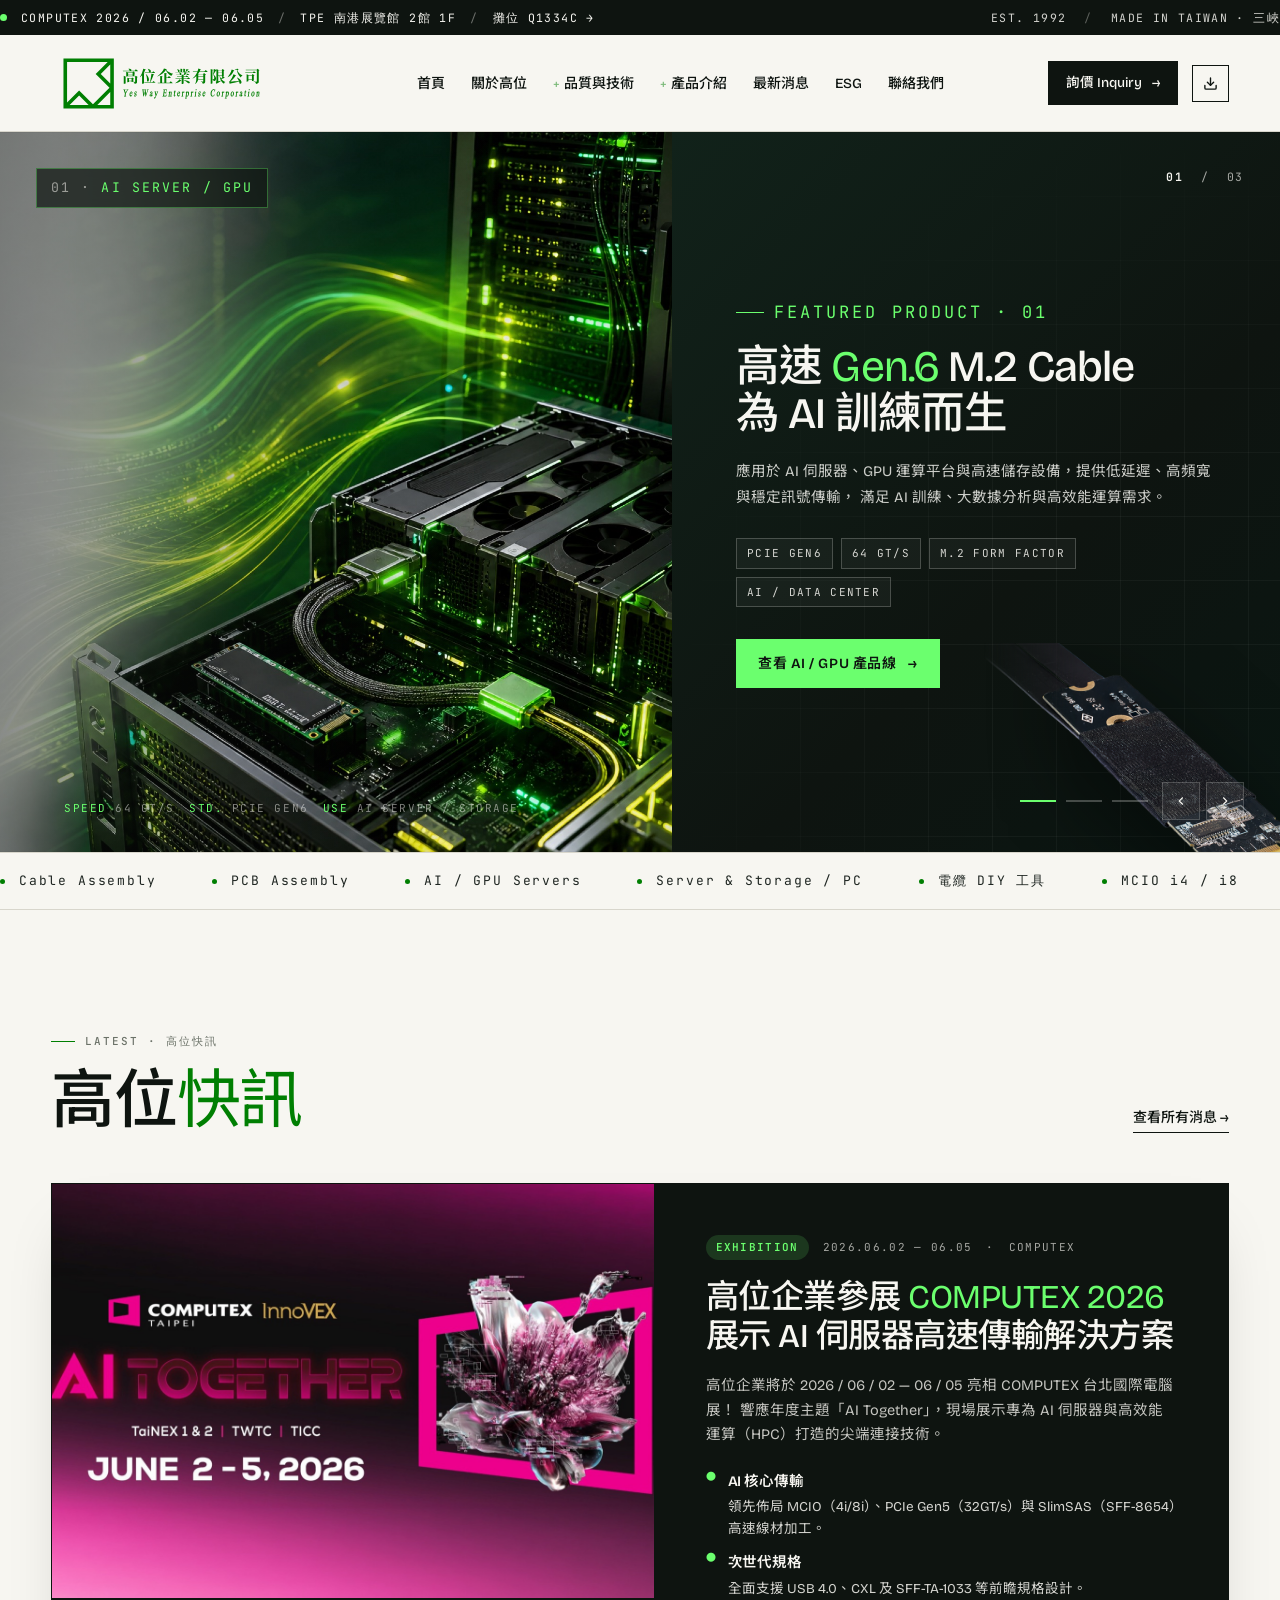
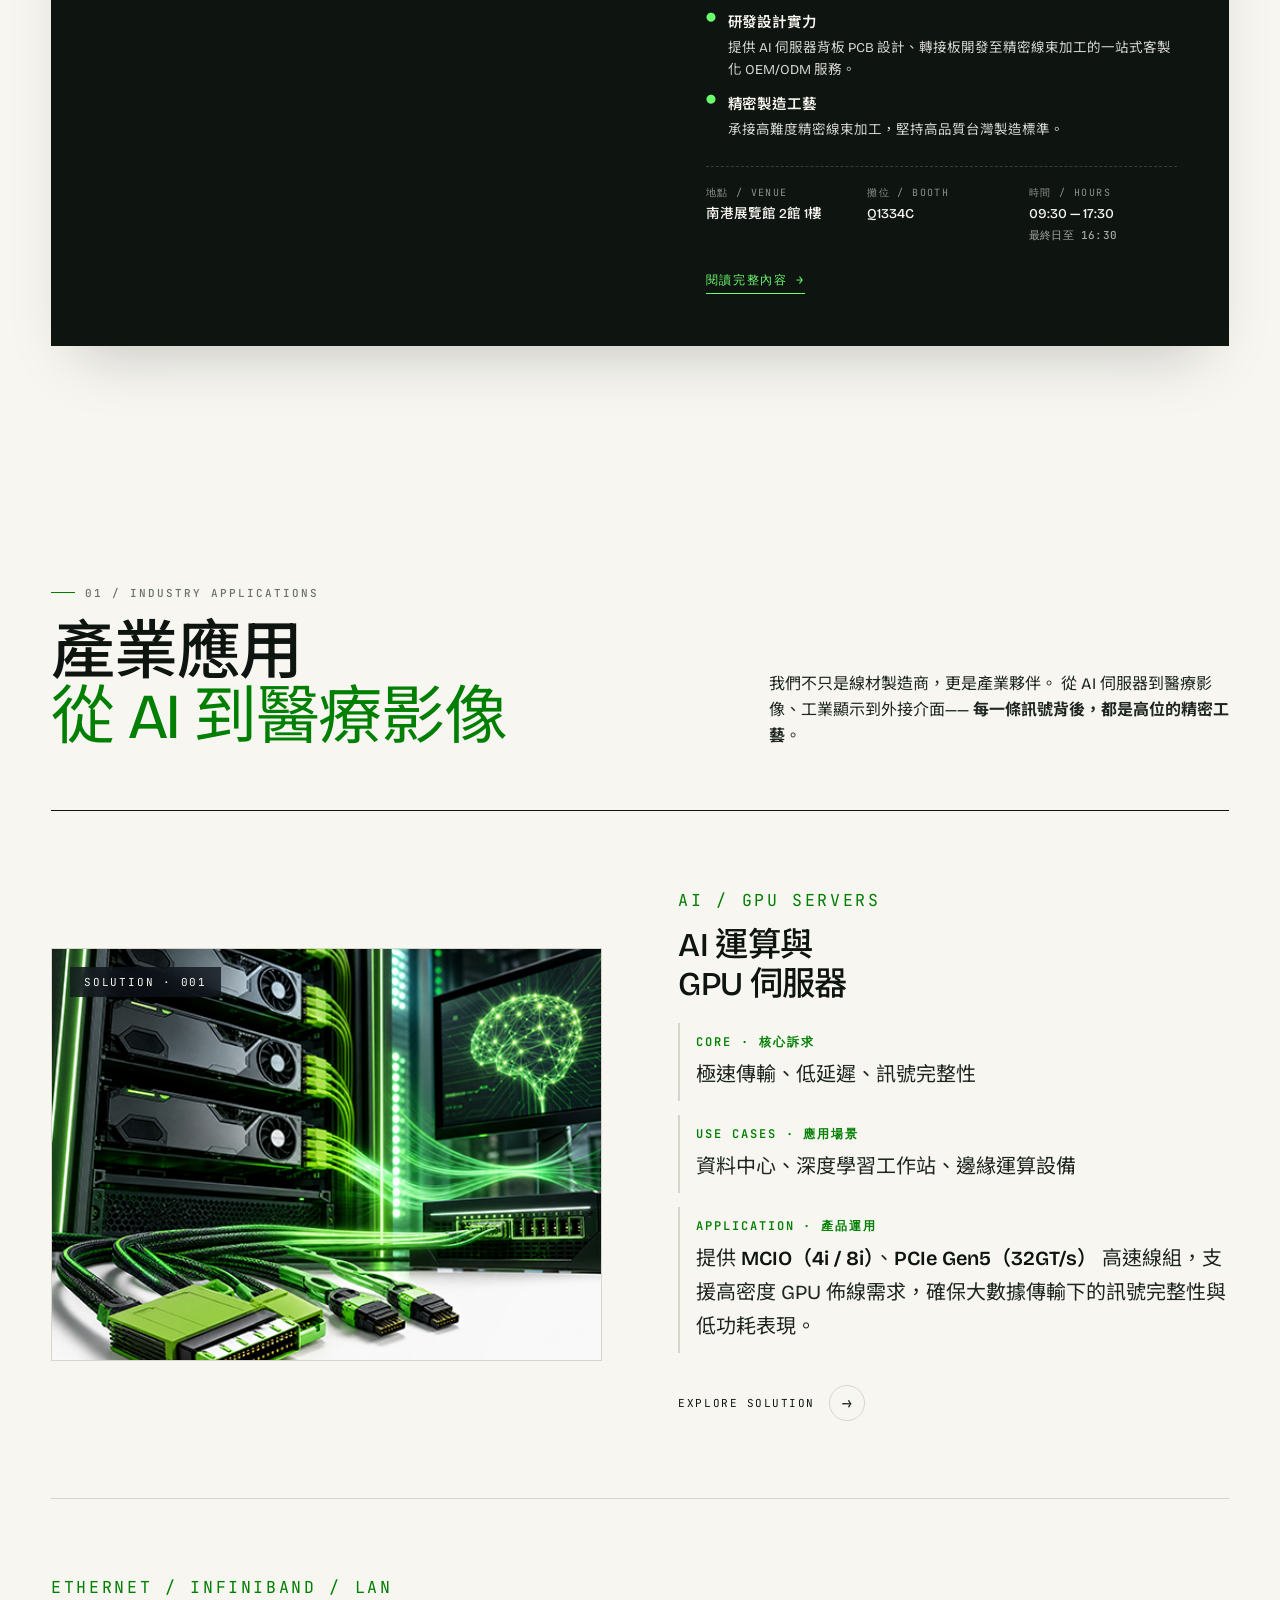
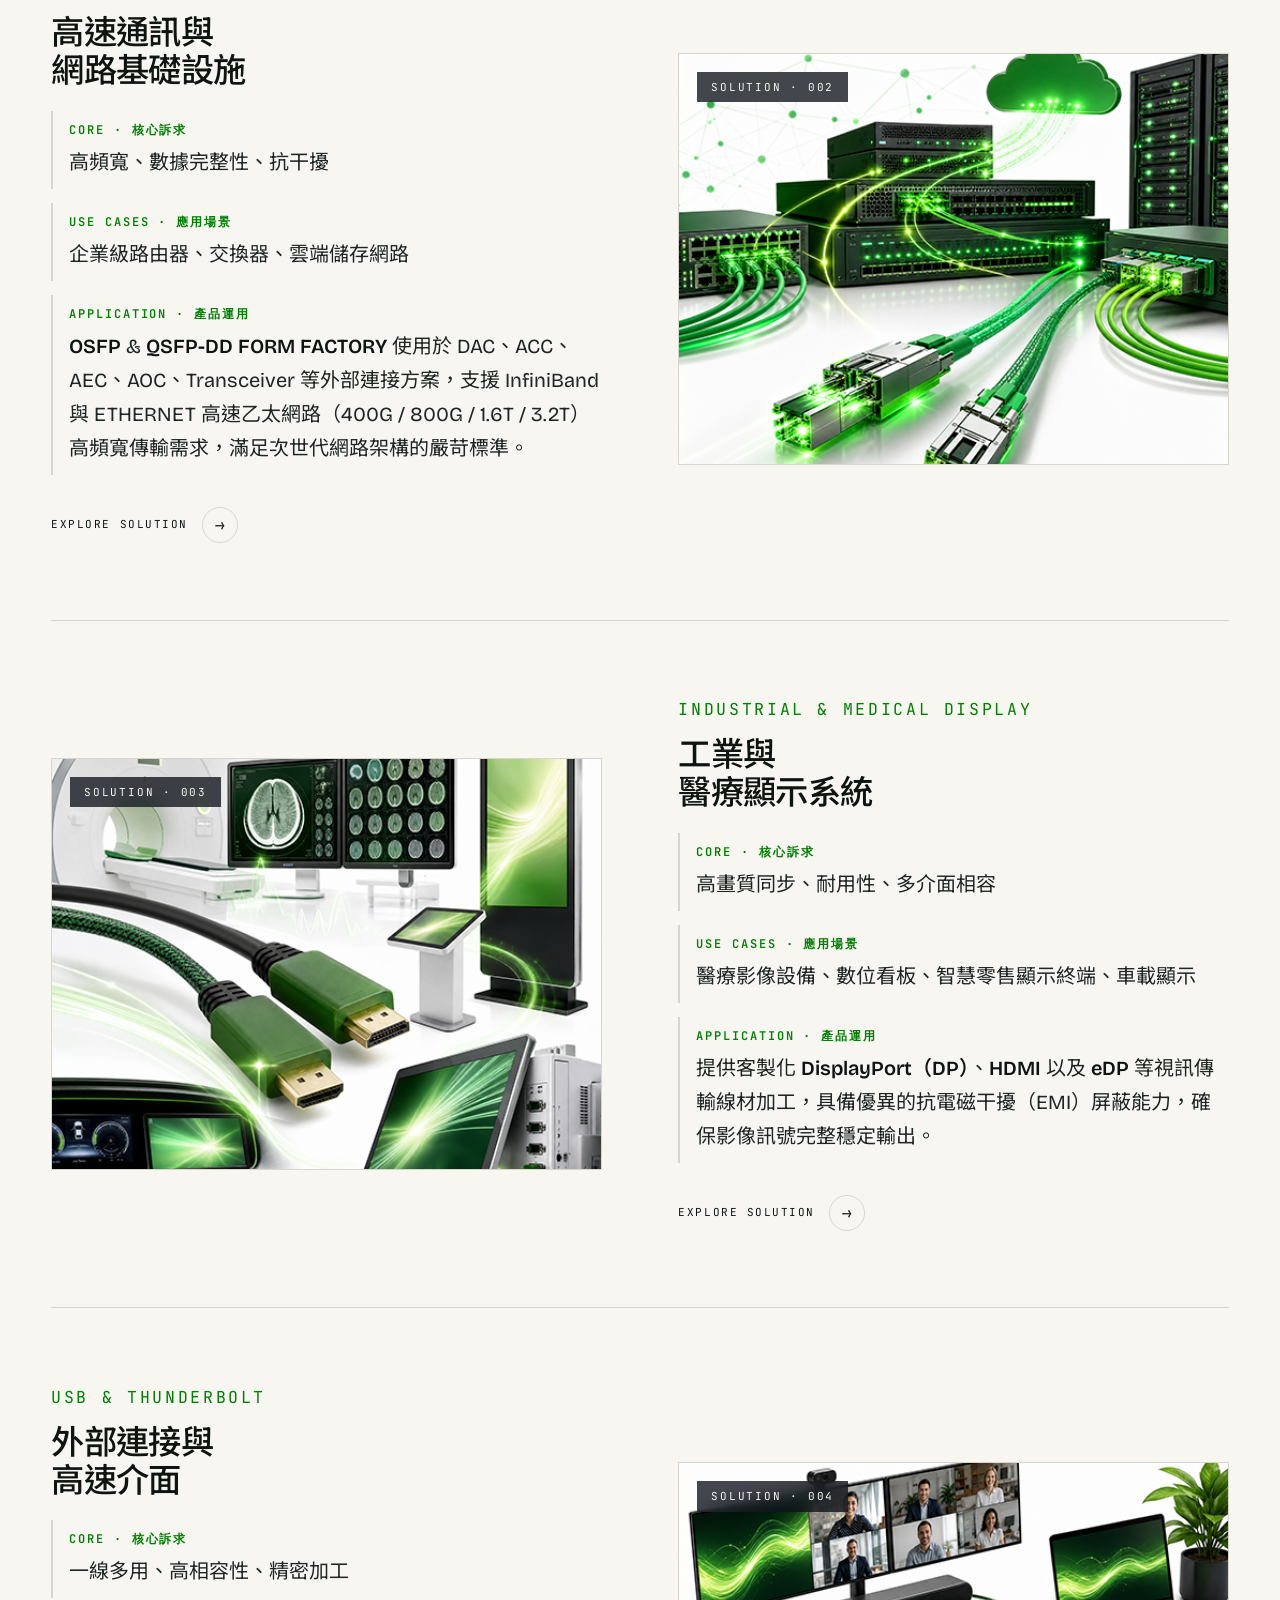
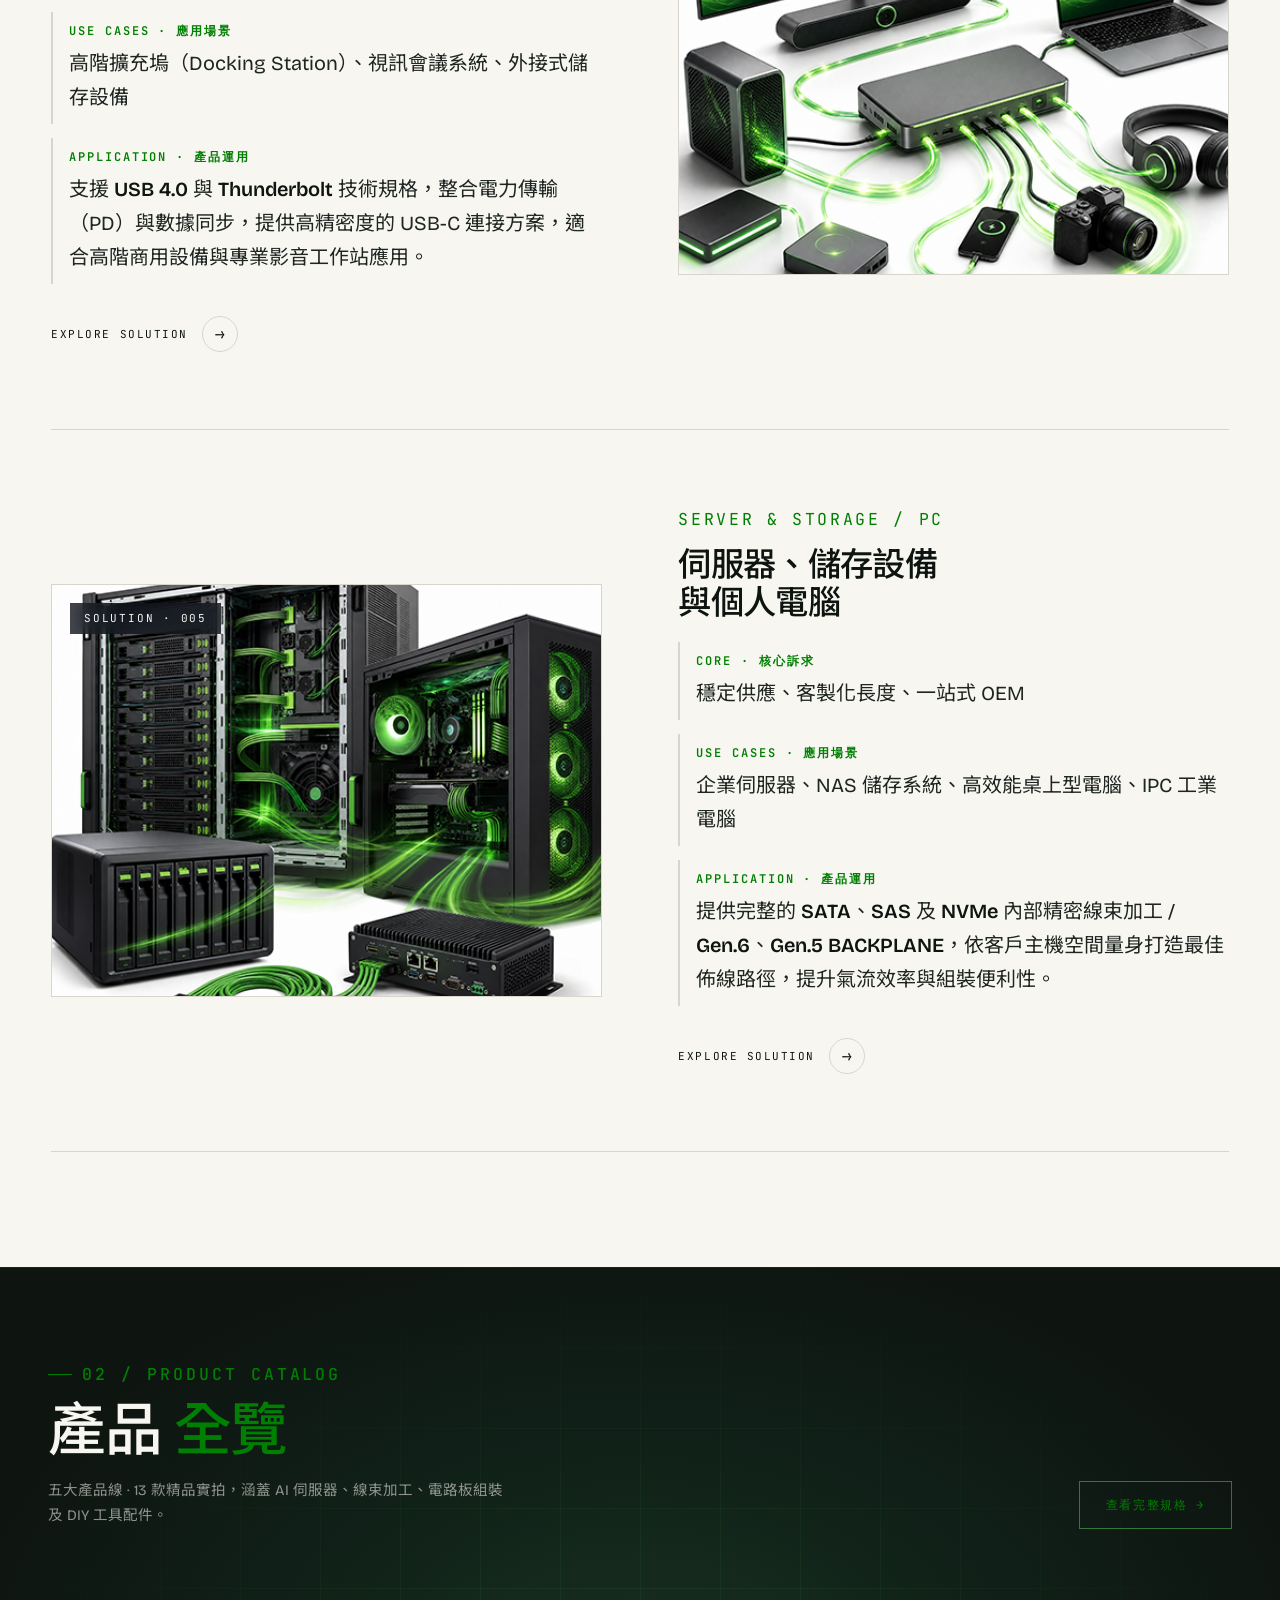
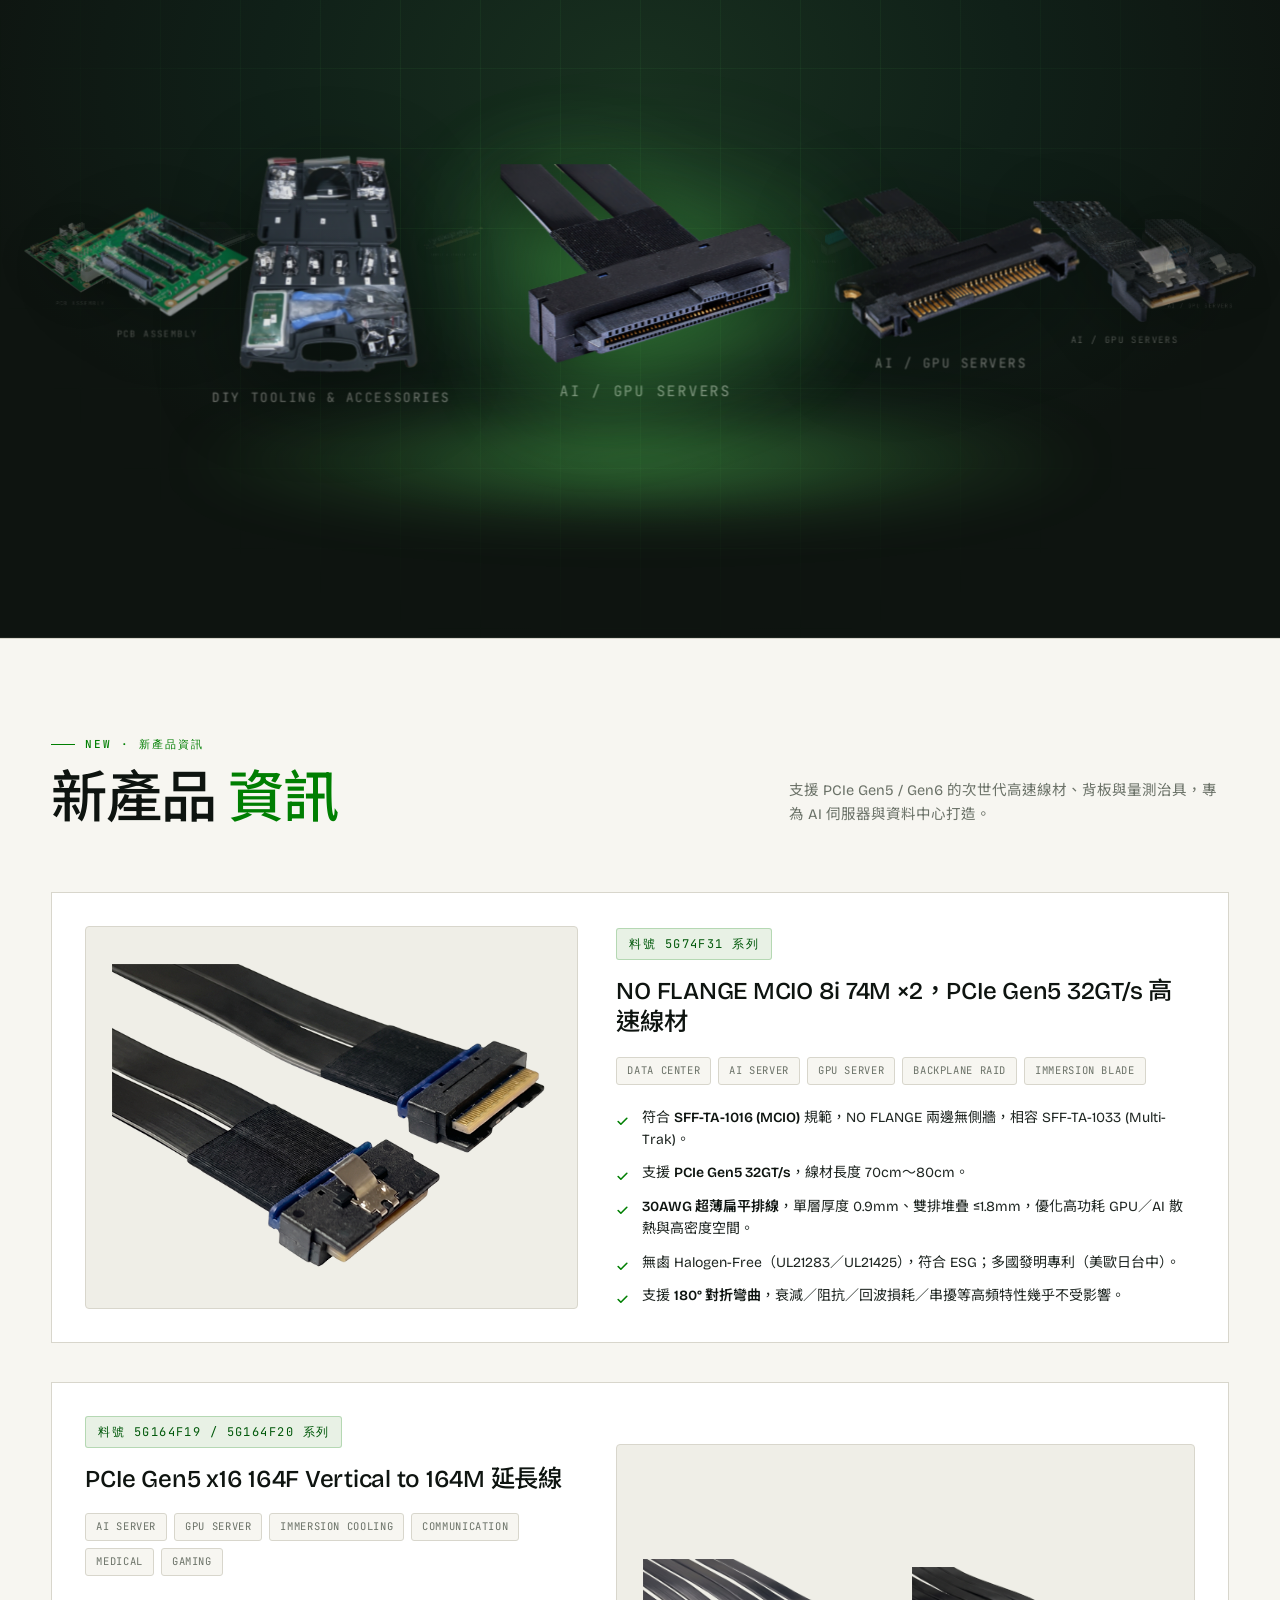
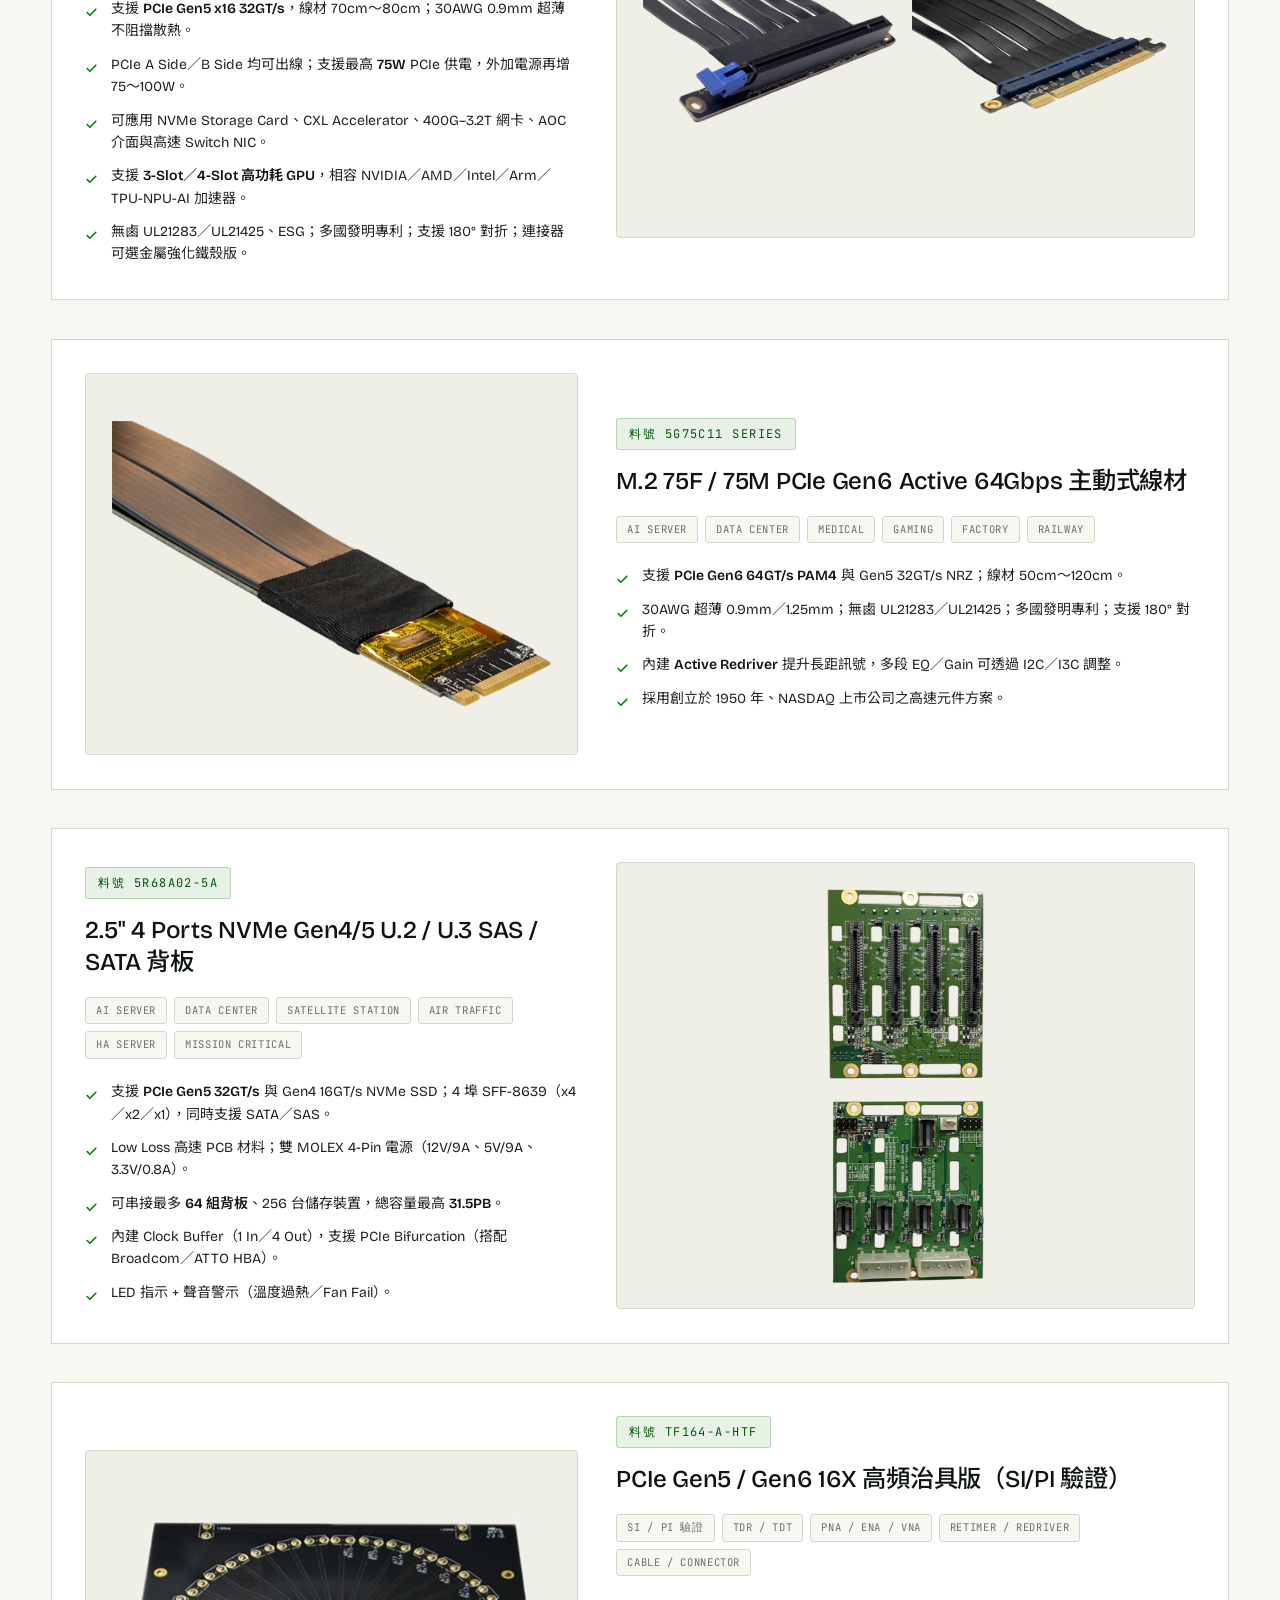
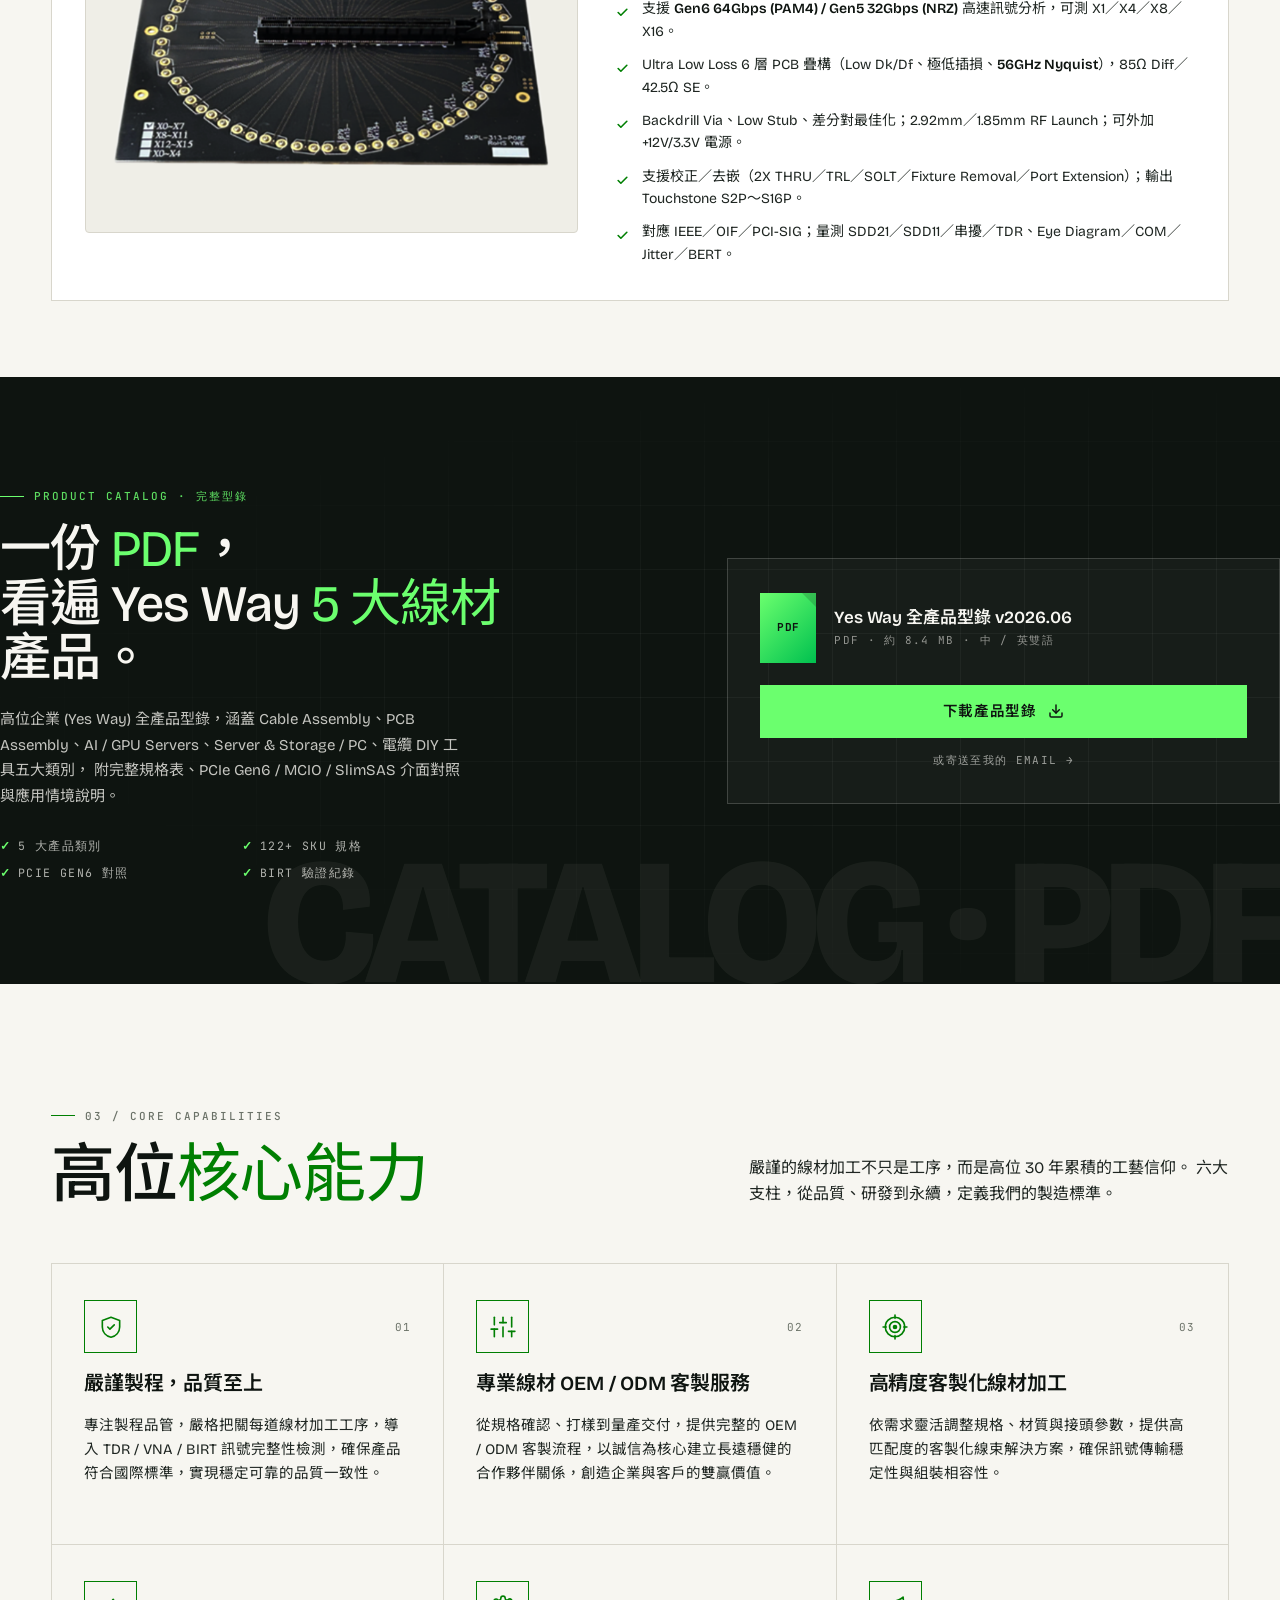
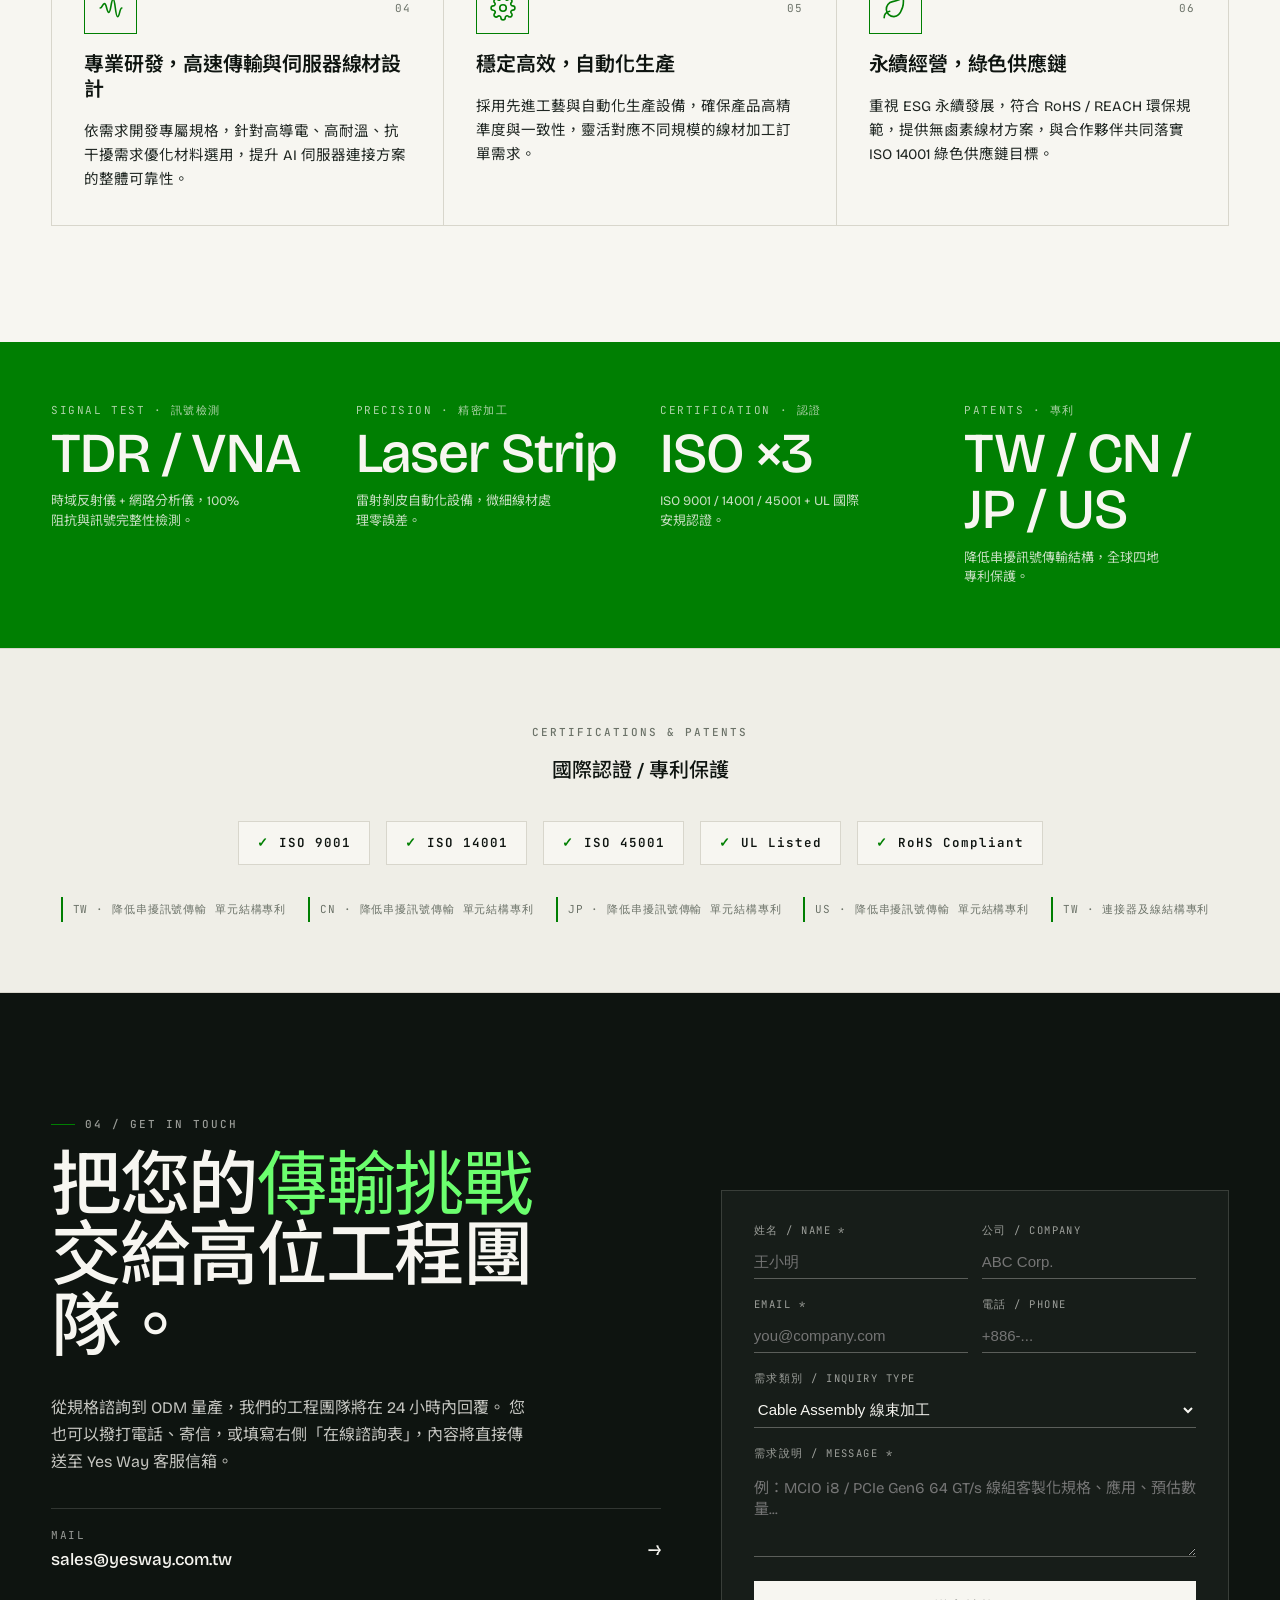
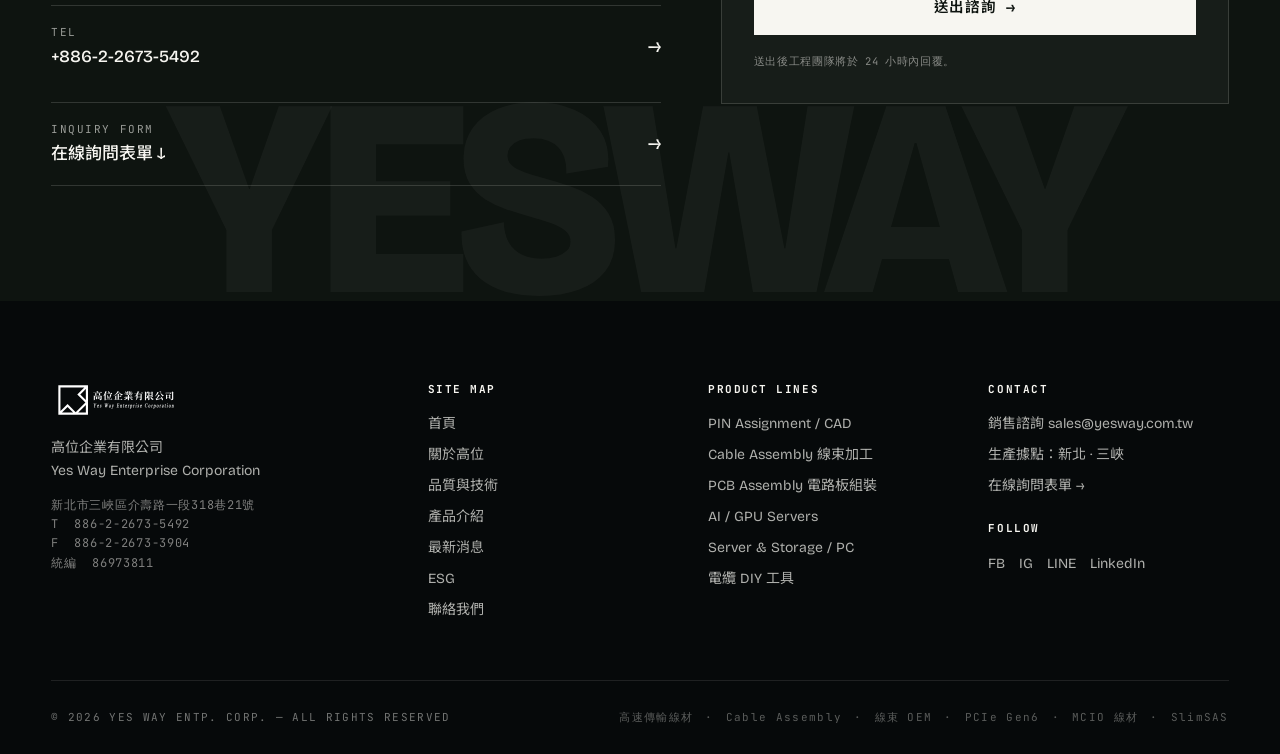
==== commit 51c12fc4: "fix: link homepage cert badges and patent labels to their quality.html sections" ====
--- a/index.html
+++ b/index.html
@@ -1628,6 +1628,8 @@
     padding: 4px 10px;
     letter-spacing: .08em;
   }
+  a.patent { transition: color .25s var(--easing), border-color .25s var(--easing); }
+  a.patent:hover { color: var(--green); border-left-color: var(--green-deep); }
 
   /* ============================================================
      Final CTA
@@ -2820,18 +2822,18 @@
       <h3>國際認證 / 專利保護</h3>
     </div>
     <div class="certs-row">
-      <a href="quality.html#patents" class="cert-badge">ISO 9001</a>
-      <a href="quality.html#patents" class="cert-badge">ISO 14001</a>
-      <a href="quality.html#patents" class="cert-badge">ISO 45001</a>
-      <a href="quality.html#patents" class="cert-badge">UL Listed</a>
-      <a href="quality.html#patents" class="cert-badge">RoHS Compliant</a>
+      <a href="quality.html#certifications" class="cert-badge">ISO 9001</a>
+      <a href="quality.html#certifications" class="cert-badge">ISO 14001</a>
+      <a href="quality.html#certifications" class="cert-badge">ISO 45001</a>
+      <a href="quality.html#certifications" class="cert-badge">UL Listed</a>
+      <a href="quality.html#certifications" class="cert-badge">RoHS Compliant</a>
     </div>
     <div class="patents-row">
-      <span class="patent">TW · 降低串擾訊號傳輸 單元結構專利</span>
-      <span class="patent">CN · 降低串擾訊號傳輸 單元結構專利</span>
-      <span class="patent">JP · 降低串擾訊號傳輸 單元結構專利</span>
-      <span class="patent">US · 降低串擾訊號傳輸 單元結構專利</span>
-      <span class="patent">TW · 連接器及線結構專利</span>
+      <a class="patent" href="quality.html#patents">TW · 降低串擾訊號傳輸 單元結構專利</a>
+      <a class="patent" href="quality.html#patents">CN · 降低串擾訊號傳輸 單元結構專利</a>
+      <a class="patent" href="quality.html#patents">JP · 降低串擾訊號傳輸 單元結構專利</a>
+      <a class="patent" href="quality.html#patents">US · 降低串擾訊號傳輸 單元結構專利</a>
+      <a class="patent" href="quality.html#patents">TW · 連接器及線結構專利</a>
     </div>
   </div>
 </section>
